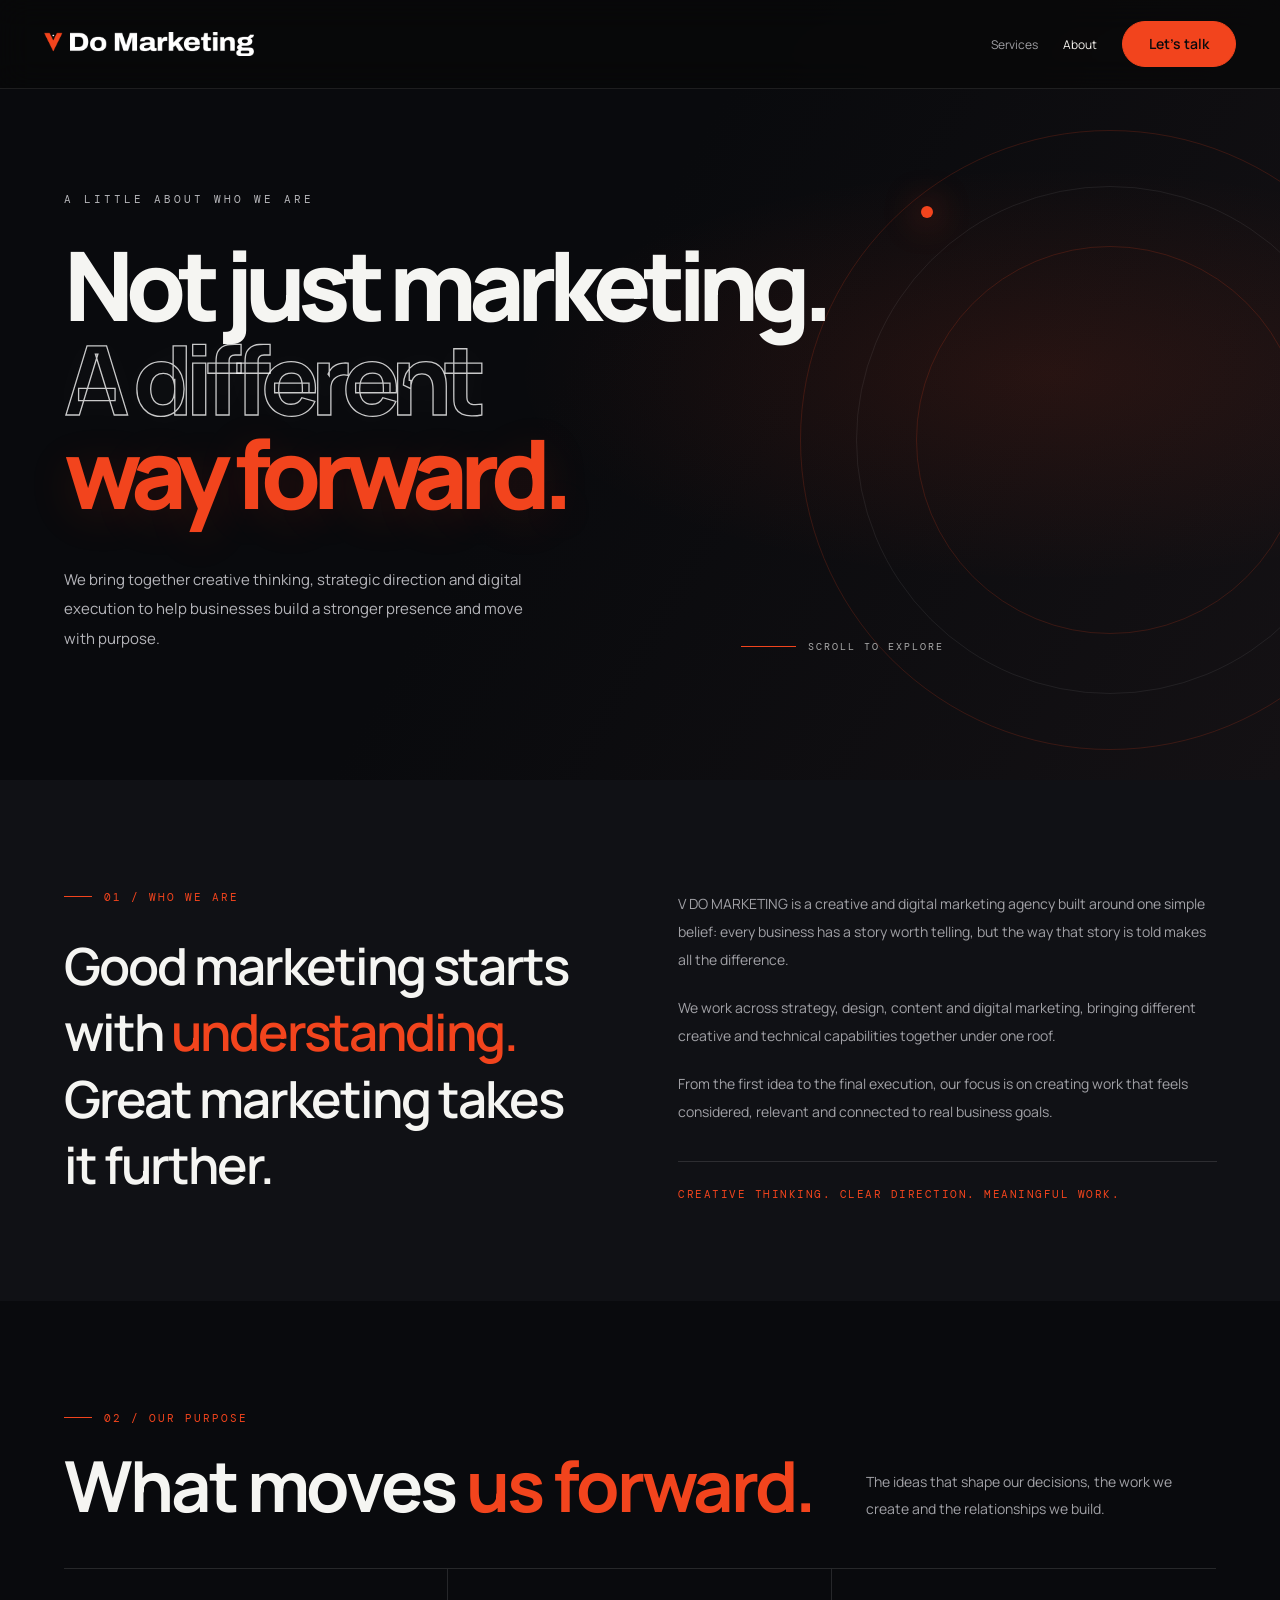
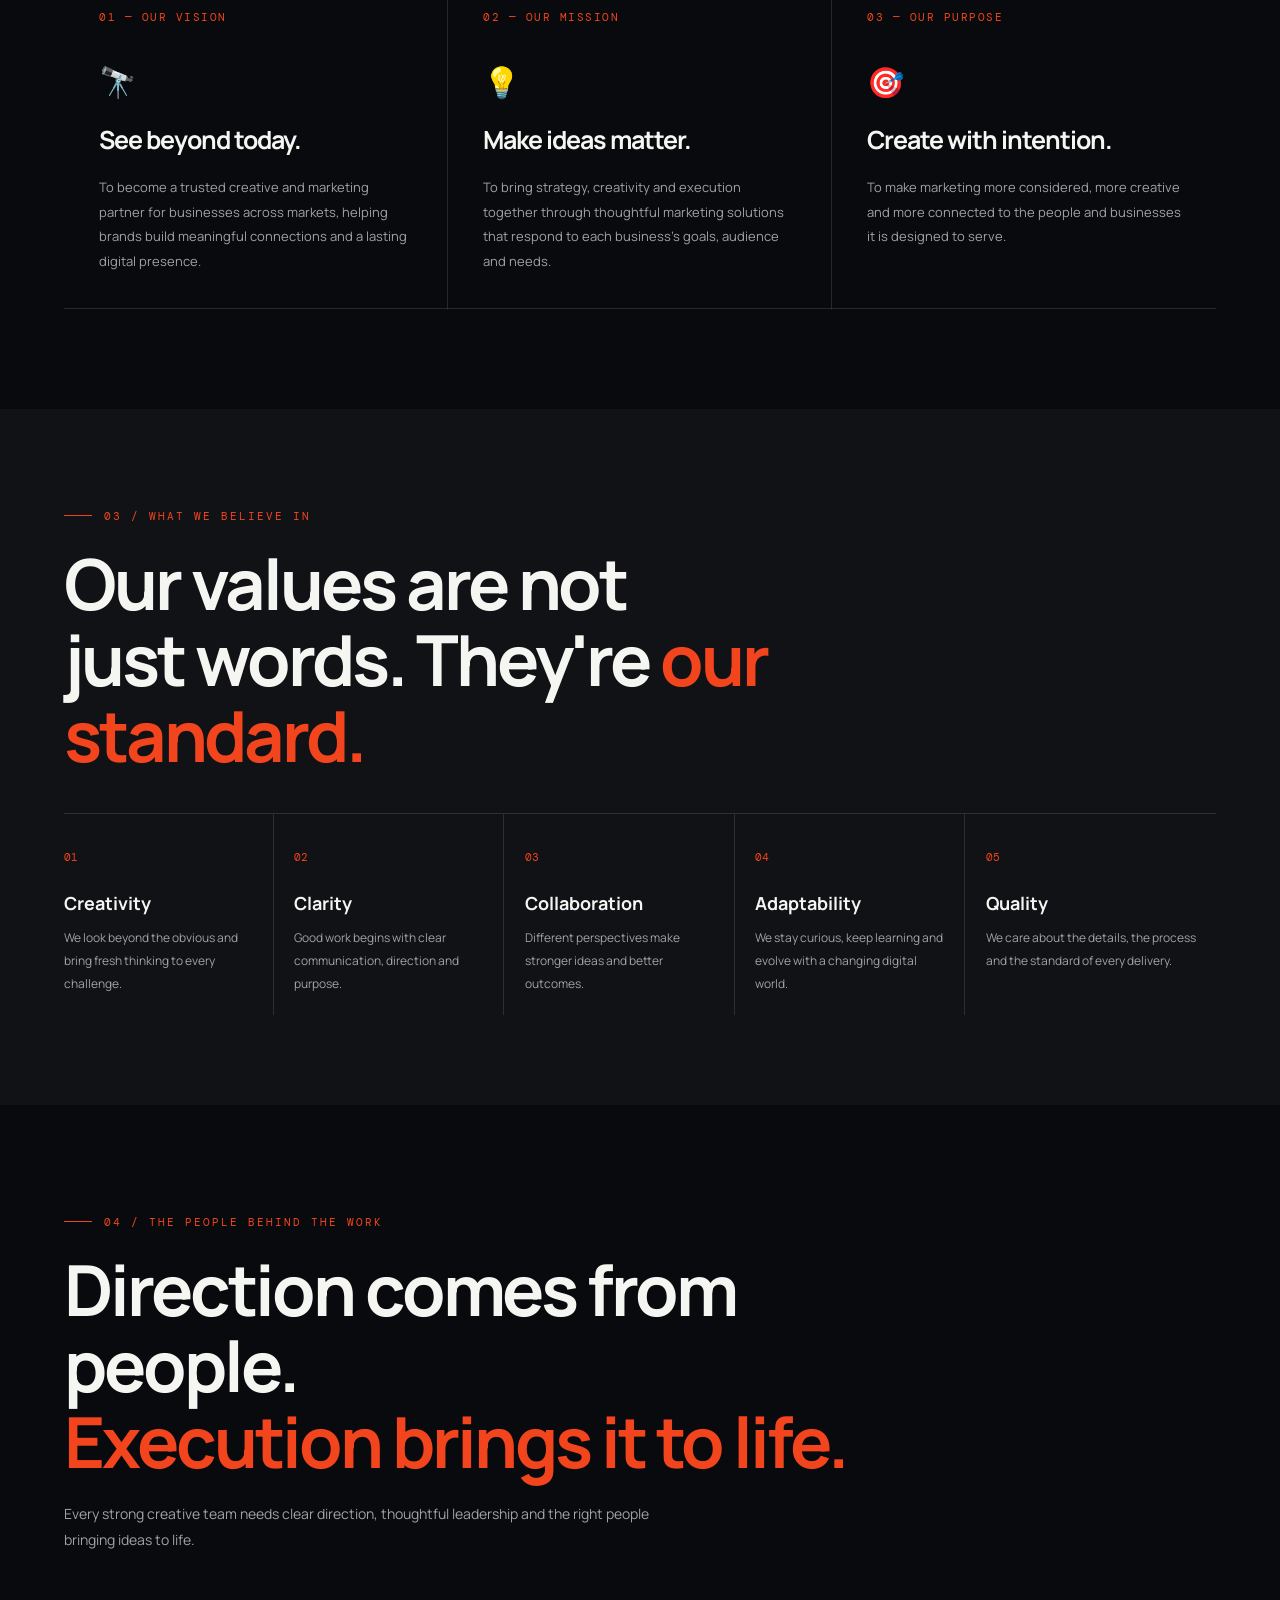
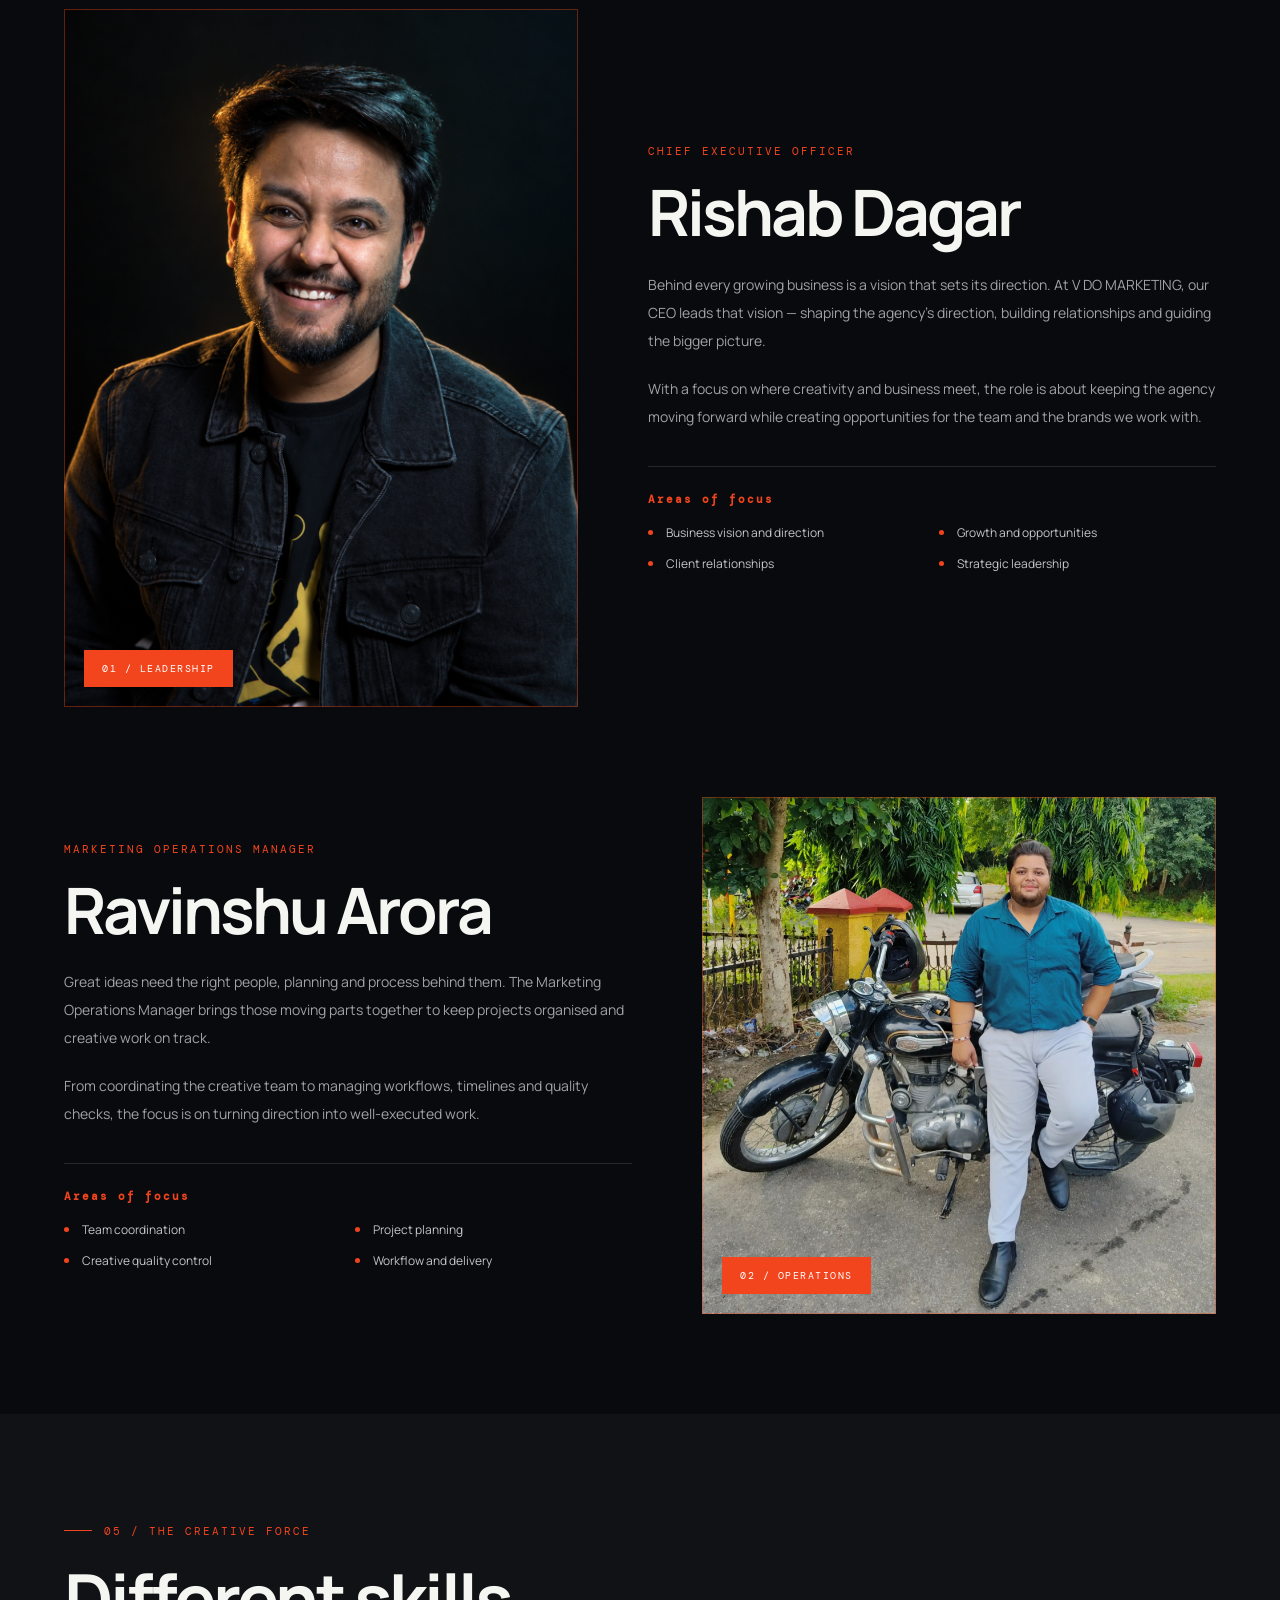
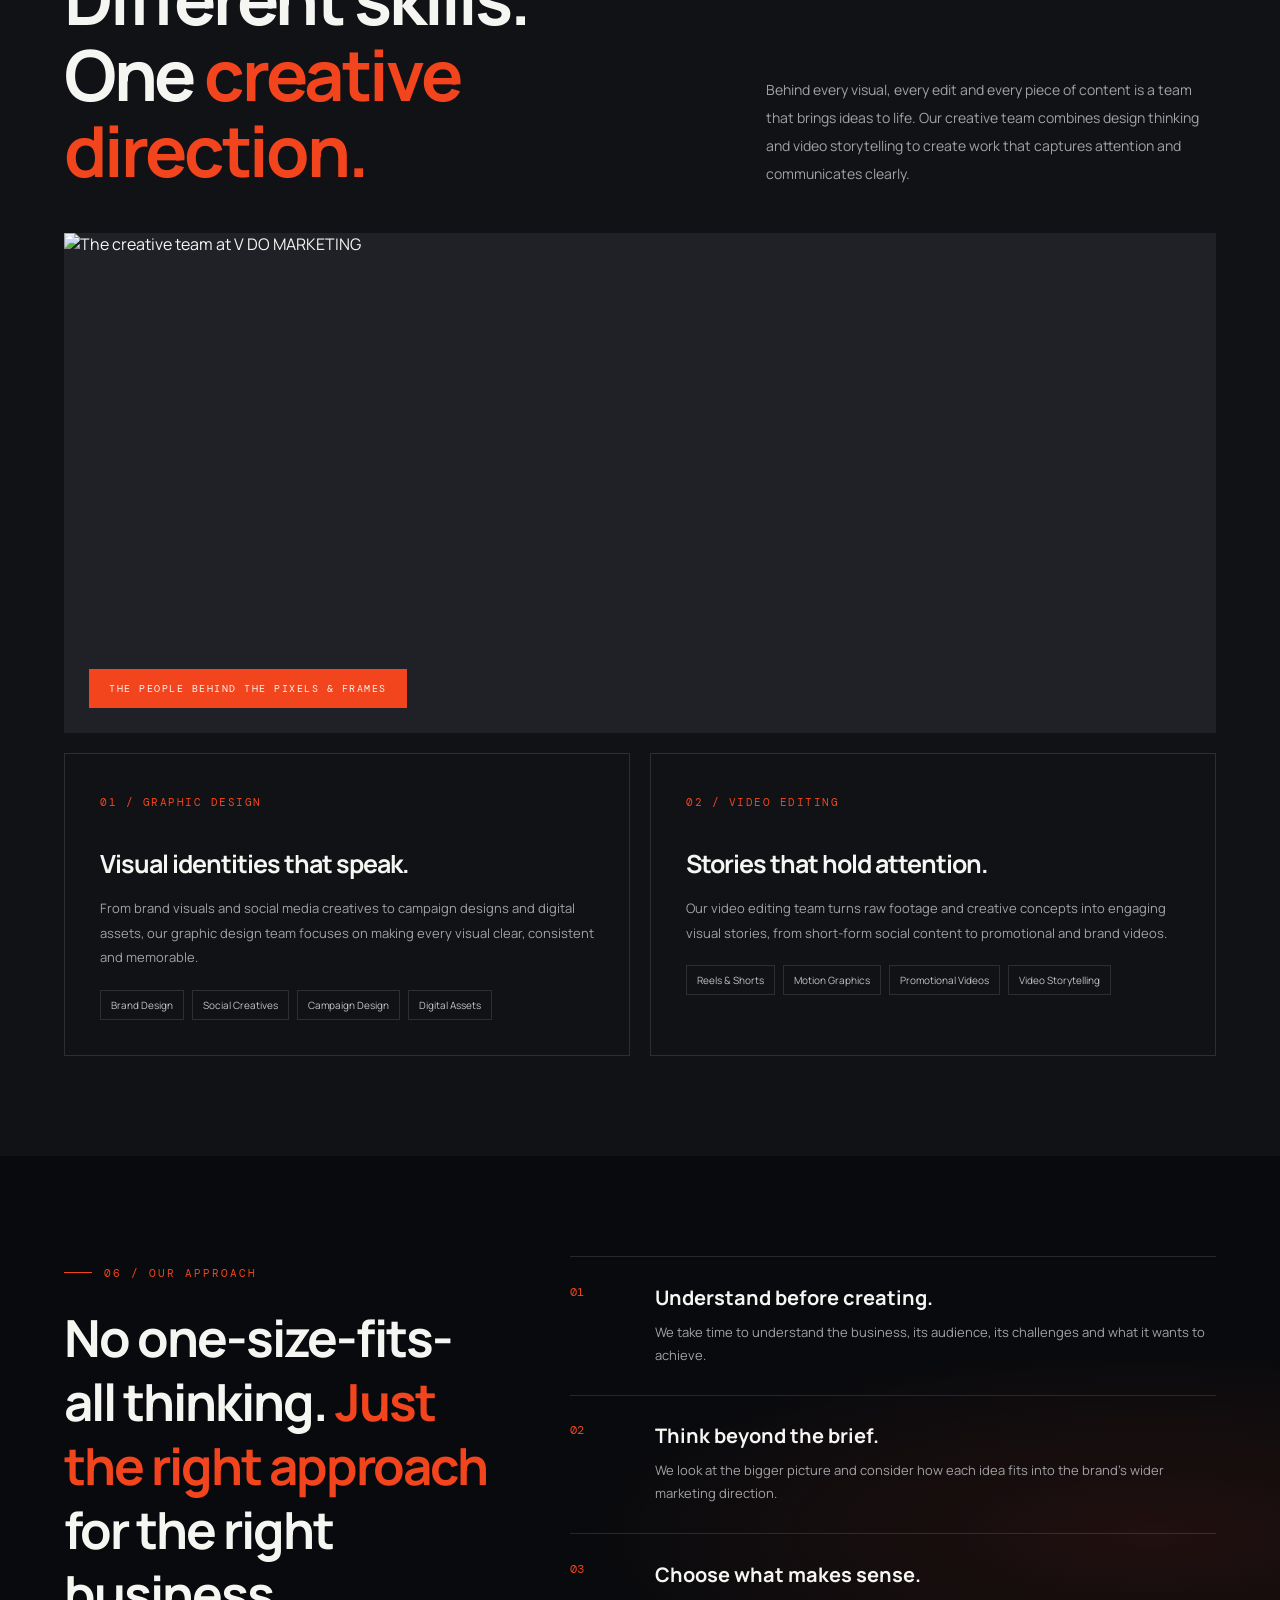
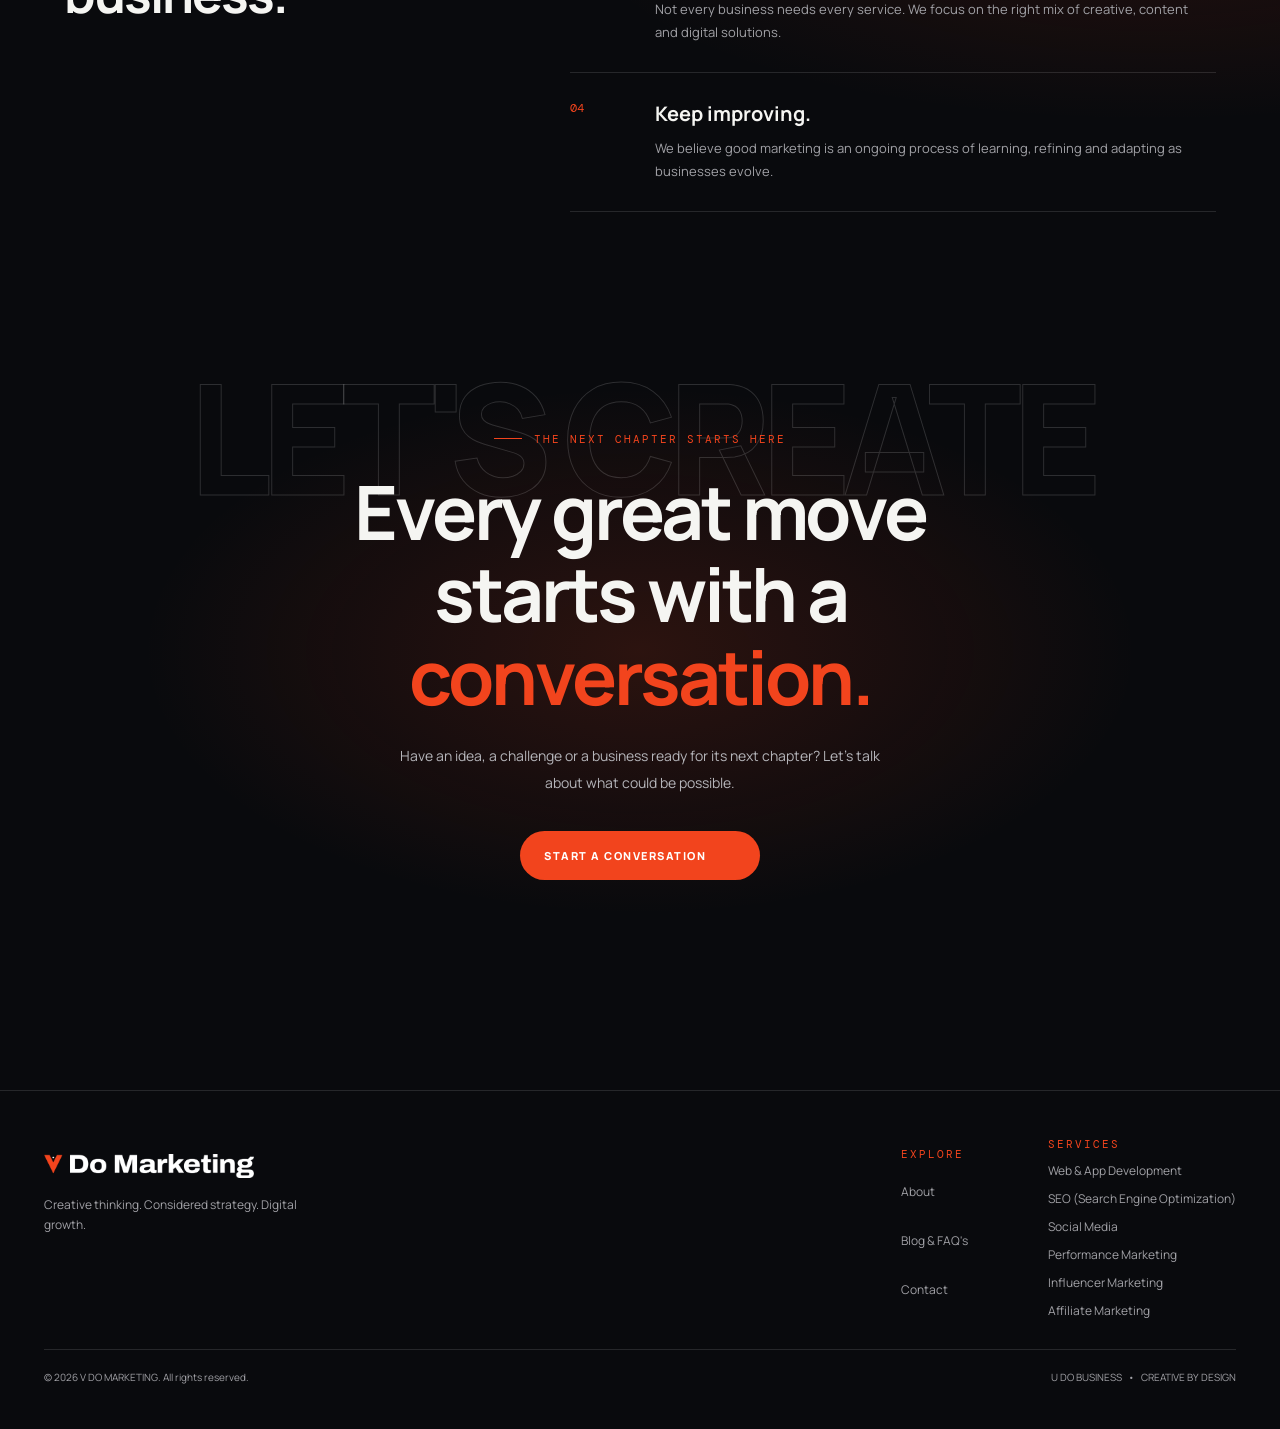
==== about.html @ 0d9d1b5f "Upload complete project" ====
<!DOCTYPE html>
<html lang="en">
<head>
<meta charset="UTF-8">
<meta name="viewport" content="width=device-width, initial-scale=1.0">

<title>About Us | V DO MARKETING</title>
<meta name="description" content="Meet the people, vision and creative thinking behind V DO MARKETING.">
<meta name="theme-color" content="#090a0d">

<link rel="preconnect" href="https://fonts.googleapis.com">
<link rel="preconnect" href="https://fonts.gstatic.com" crossorigin>
<link href="https://fonts.googleapis.com/css2?family=DM+Mono:wght@400;500&family=DM+Sans:wght@400;500;600;700;800&family=Manrope:wght@400;500;600;700;800&display=swap" rel="stylesheet">

<!-- Homepage stylesheet: shared header and footer -->
<link rel="stylesheet" href="css/style.css">

<style>
:root{
  --bg:#090a0d;
  --bg2:#101115;
  --panel:#15161b;
  --orange:#f2441d;
  --white:#f5f5f2;
  --muted:#a1a1a6;
  --line:rgba(255,255,255,.12);
  --font:'Manrope',sans-serif;
}

*{margin:0;padding:0;box-sizing:border-box}
html{scroll-behavior:smooth}
body{
  background:var(--bg);
  color:var(--white);
  font-family:var(--font);
  overflow-x:hidden;
}
a{color:inherit;text-decoration:none}
img{display:block;max-width:100%}
button{font:inherit}
.container{width:min(1240px,90%);margin:auto}
::selection{background:var(--orange);color:white}

/* CURSOR GLOW */
.cursor-glow{
  position:fixed;
  width:440px;
  height:440px;
  left:0;
  top:0;
  transform:translate(-50%,-50%);
  pointer-events:none;
  z-index:0;
  background:radial-gradient(circle,rgba(242,68,29,.12),rgba(242,68,29,.045) 35%,transparent 70%);
  filter:blur(25px);
  opacity:.8;
  mix-blend-mode:screen;
  will-change:left,top;
}

/* SHARED */
.eyebrow{
  display:inline-flex;
  align-items:center;
  gap:12px;
  color:var(--orange);
  font-family:'DM Mono',monospace;
  font-size:11px;
  letter-spacing:2px;
  text-transform:uppercase;
}
.eyebrow:before{
  content:"";
  width:28px;
  height:1px;
  background:var(--orange);
}
.section-heading{
  max-width:850px;
  font-size:clamp(38px,5.5vw,72px);
  line-height:1.08;
  letter-spacing:-3px;
  font-weight:700;
  margin-top:22px;
}
.section-heading span{color:var(--orange)}
.section-intro{
  max-width:620px;
  color:var(--muted);
  line-height:1.9;
  font-size:14px;
  margin-top:22px;
}
section{position:relative;z-index:1}

/* HERO */
.about-hero{
  min-height:780px;
  display:flex;
  align-items:center;
  position:relative;
  overflow:hidden;
  padding:150px 0 85px;
  background:
    radial-gradient(ellipse at 82% 48%,rgba(242,68,29,.11),transparent 36%),
    linear-gradient(120deg,#090a0d 45%,#141114 100%);
}
.hero-content{position:relative;z-index:2;max-width:1000px}
.hero-kicker{
  color:#b6b6ba;
  font-family:'DM Mono',monospace;
  font-size:11px;
  letter-spacing:3px;
  text-transform:uppercase;
  margin-bottom:32px;
}
.hero-title{
  font-size:clamp(54px,7.5vw,100px);
  line-height:.98;
  letter-spacing:-8px;
  font-weight:800;
}
.hero-title .outline{
  color:transparent;
  -webkit-text-stroke:1.3px rgba(255,255,255,.78);
  text-shadow:0 0 30px rgba(255,255,255,.035);
}
.hero-title .orange{
  color:var(--orange);
  text-shadow:0 8px 45px rgba(242,68,29,.15);
}
.hero-bottom{
  display:flex;
  align-items:flex-end;
  justify-content:space-between;
  gap:35px;
  margin-top:45px;
  max-width:880px;
}
.hero-description{
  max-width:470px;
  color:#b5b5ba;
  font-size:15px;
  line-height:1.95;
}
.scroll-indicator{
  display:flex;
  align-items:center;
  gap:12px;
  color:#aaa;
  font-family:'DM Mono',monospace;
  font-size:10px;
  letter-spacing:2px;
  white-space:nowrap;
}
.scroll-line{width:55px;height:1px;background:var(--orange)}
.hero-orbit{
  position:absolute;
  width:620px;
  height:620px;
  border:1px solid rgba(242,68,29,.18);
  border-radius:50%;
  right:-140px;
  top:130px;
  animation:orbit 40s linear infinite;
}
.hero-orbit:before,.hero-orbit:after{
  content:"";
  position:absolute;
  inset:55px;
  border:1px solid rgba(255,255,255,.07);
  border-radius:50%;
}
.hero-orbit:after{
  inset:115px;
  border-color:rgba(242,68,29,.18);
}
.hero-dot{
  position:absolute;
  width:12px;
  height:12px;
  background:var(--orange);
  border-radius:50%;
  top:75px;
  left:120px;
  box-shadow:0 0 35px var(--orange);
}
@keyframes orbit{to{transform:rotate(360deg)}}

/* INTRO */
.intro-section{
  padding:100px 0;
  background:#101115;
}
.intro-grid{
  display:grid;
  grid-template-columns:1fr 1fr;
  gap:75px;
  align-items:start;
}
.intro-large{
  font-size:clamp(32px,4vw,52px);
  line-height:1.3;
  letter-spacing:-2px;
  font-weight:600;
  margin-top:28px;
}
.intro-large span{color:var(--orange)}
.intro-right{padding-top:10px}
.intro-right p{
  color:var(--muted);
  font-size:14px;
  line-height:2;
  margin-bottom:20px;
}
.intro-signature{
  margin-top:35px;
  padding-top:25px;
  border-top:1px solid var(--line);
  color:var(--orange);
  font-family:'DM Mono',monospace;
  font-size:11px;
  letter-spacing:1.5px;
  text-transform:uppercase;
}

/* PURPOSE */
.purpose-section{
  padding:100px 0;
  background:var(--bg);
}
.purpose-top{
  display:flex;
  justify-content:space-between;
  align-items:flex-end;
  gap:40px;
  margin-bottom:45px;
}
.purpose-top .section-intro{max-width:350px}
.purpose-grid{
  display:grid;
  grid-template-columns:repeat(3,1fr);
  border-top:1px solid var(--line);
  border-bottom:1px solid var(--line);
}
.purpose-card{
  min-height:300px;
  padding:35px 35px;
  border-right:1px solid var(--line);
  transition:.4s;
}
.purpose-card:last-child{border-right:0}
.purpose-card:hover{background:#15161b}
.purpose-number{
  color:var(--orange);
  font-family:'DM Mono',monospace;
  font-size:11px;
  letter-spacing:1.5px;
}
.purpose-icon{
  font-size:30px;
  margin:35px 0 20px;
  color:var(--orange);
}
.purpose-card h3{
  font-size:25px;
  letter-spacing:-1px;
  margin-bottom:18px;
}
.purpose-card p{
  color:var(--muted);
  font-size:13px;
  line-height:1.9;
}

/* VALUES */
.values-section{
  padding:90px 0;
  background:#111216;
}
.values-heading{margin-bottom:40px}
.values-grid{
  display:grid;
  grid-template-columns:repeat(5,1fr);
  border-top:1px solid var(--line);
}
.value-item{
  padding:30px 20px 20px 0;
  border-right:1px solid var(--line);
  margin-right:20px;
}
.value-item:last-child{border-right:0;margin-right:0}
.value-item span{
  color:var(--orange);
  font-family:'DM Mono',monospace;
  font-size:11px;
}
.value-item h3{font-size:18px;margin:25px 0 12px}
.value-item p{color:var(--muted);font-size:12px;line-height:1.9}

/* LEADERSHIP */
.leadership-section{
  padding:100px 0;
  background:var(--bg);
}
.leadership-header{margin-bottom:55px}
.people-profile{
  display:grid;
  grid-template-columns:.95fr 1.05fr;
  gap:70px;
  align-items:center;
  margin-bottom:90px;
}
.people-profile:last-child{margin-bottom:0}
.people-profile.reverse{grid-template-columns:1.05fr .95fr}
.people-profile.reverse .profile-image{order:2}
.profile-image{
  position:relative;
  width:100%;
  height:auto;
  min-height:0;
  background:#1b1b20;
  overflow:hidden;
}
.profile-image img{
  display:block;
  width:100%;
  height:auto;
  max-width:100%;
  object-fit:contain;
  object-position:center;
  filter:none;
  transition:none;
}
.profile-image:hover img{
  filter:none;
  transform:none;
}
.profile-image:after{
  content:"";
  position:absolute;
  inset:0;
  border:1px solid rgba(242,68,29,.4);
  pointer-events:none;
}
.profile-index{
  position:absolute;
  z-index:2;
  bottom:20px;
  left:20px;
  background:var(--orange);
  padding:12px 18px;
  color:#fff;
  font-family:'DM Mono',monospace;
  font-size:10px;
  letter-spacing:1.5px;
}
.profile-role{
  color:var(--orange);
  font-family:'DM Mono',monospace;
  font-size:11px;
  letter-spacing:2px;
  text-transform:uppercase;
  margin-bottom:20px;
}
.profile-name{
  font-size:clamp(40px,5vw,68px);
  letter-spacing:-3px;
  line-height:1.05;
  margin-bottom:25px;
}
.profile-content>p{
  color:var(--muted);
  font-size:14px;
  line-height:2;
  margin-bottom:20px;
}
.profile-focus{
  margin-top:35px;
  padding-top:25px;
  border-top:1px solid var(--line);
}
.profile-focus h4{
  font-family:'DM Mono',monospace;
  font-size:11px;
  letter-spacing:2px;
  color:var(--orange);
  margin-bottom:18px;
}
.profile-focus ul{
  list-style:none;
  display:grid;
  grid-template-columns:1fr 1fr;
  gap:14px;
}
.profile-focus li{
  color:#c5c5c8;
  font-size:12px;
  padding-left:18px;
  position:relative;
}
.profile-focus li:before{
  content:"";
  width:5px;
  height:5px;
  background:var(--orange);
  border-radius:50%;
  position:absolute;
  left:0;
  top:6px;
}

/* CREATIVE TEAM */
.creative-section{
  padding:100px 0;
  background:#111216;
}
.creative-top{
  display:grid;
  grid-template-columns:1fr .7fr;
  gap:60px;
  align-items:end;
  margin-bottom:45px;
}
.creative-description{
  color:var(--muted);
  font-size:14px;
  line-height:2;
}
.creative-photo{
  width:100%;
  height:500px;
  position:relative;
  overflow:hidden;
  background:#202126;
}
.creative-photo img{
  width:100%;
  height:100%;
  object-fit:cover;
  transition:.8s;
}
.creative-photo:hover img{transform:scale(1.04)}
.creative-photo-label{
  position:absolute;
  bottom:25px;
  left:25px;
  background:var(--orange);
  padding:13px 20px;
  font-family:'DM Mono',monospace;
  font-size:10px;
  letter-spacing:1.5px;
  text-transform:uppercase;
}
.creative-disciplines{
  display:grid;
  grid-template-columns:1fr 1fr;
  gap:20px;
  margin-top:20px;
}
.discipline-card{
  border:1px solid var(--line);
  padding:35px;
  min-height:260px;
  transition:.4s;
}
.discipline-card:hover{
  border-color:var(--orange);
  background:rgba(242,68,29,.045);
  transform:translateY(-5px);
}
.discipline-card .number{
  color:var(--orange);
  font-family:'DM Mono',monospace;
  font-size:11px;
  letter-spacing:1.5px;
}
.discipline-card h3{
  font-size:25px;
  margin:35px 0 15px;
  letter-spacing:-1px;
}
.discipline-card p{
  color:var(--muted);
  font-size:13px;
  line-height:1.9;
}
.discipline-tags{
  display:flex;
  flex-wrap:wrap;
  gap:8px;
  margin-top:20px;
}
.discipline-tags span{
  border:1px solid var(--line);
  padding:7px 10px;
  color:#c3c3c6;
  font-size:10px;
}

/* APPROACH */
.approach-section{
  padding:100px 0;
  background:
    radial-gradient(ellipse at 90% 50%,rgba(242,68,29,.10),transparent 35%),
    #090a0d;
}
.approach-layout{
  display:grid;
  grid-template-columns:.8fr 1.2fr;
  gap:75px;
  align-items:start;
}
.approach-statement{
  font-size:clamp(32px,4vw,52px);
  line-height:1.25;
  letter-spacing:-2px;
  margin-top:25px;
}
.approach-statement span{color:var(--orange)}
.approach-list{border-top:1px solid var(--line)}
.approach-item{
  display:grid;
  grid-template-columns:65px 1fr;
  gap:20px;
  padding:27px 0;
  border-bottom:1px solid var(--line);
}
.approach-item .num{
  color:var(--orange);
  font-family:'DM Mono',monospace;
  font-size:12px;
}
.approach-item h3{
  font-size:20px;
  margin-bottom:10px;
}
.approach-item p{
  color:var(--muted);
  font-size:13px;
  line-height:1.8;
  max-width:550px;
}

/* PROCESS */
.process-section{
  padding:100px 0;
  background:#111216;
}
.process-header{margin-bottom:45px}
.process-grid{
  display:grid;
  grid-template-columns:repeat(4,1fr);
  border-top:1px solid var(--line);
  border-bottom:1px solid var(--line);
}
.process-card{
  padding:35px 25px 40px 0;
  margin-right:25px;
  border-right:1px solid var(--line);
}
.process-card:last-child{
  border-right:0;
  margin-right:0;
}
.process-card span{
  color:var(--orange);
  font-family:'DM Mono',monospace;
  font-size:11px;
  letter-spacing:1.5px;
}
.process-card h3{
  font-size:22px;
  margin:35px 0 15px;
}
.process-card p{
  color:var(--muted);
  font-size:12px;
  line-height:1.9;
}

/* CTA */
.about-cta{
  padding:110px 0;
  text-align:center;
  position:relative;
  overflow:hidden;
  background:
    radial-gradient(ellipse at center,rgba(242,68,29,.15),transparent 55%),
    #090a0d;
}
.cta-outline{
  font-size:clamp(65px,12vw,160px);
  font-weight:800;
  letter-spacing:-10px;
  line-height:.9;
  color:transparent;
  -webkit-text-stroke:1px rgba(255,255,255,.15);
  white-space:nowrap;
  position:absolute;
  left:50%;
  top:55px;
  transform:translateX(-50%);
  pointer-events:none;
}
.cta-content{
  position:relative;
  z-index:2;
}
.cta-content h2{
  font-size:clamp(38px,6vw,75px);
  line-height:1.1;
  letter-spacing:-3px;
  max-width:850px;
  margin:25px auto;
}
.cta-content h2 span{color:var(--orange)}
.cta-content p{
  color:#b5b5ba;
  font-size:14px;
  line-height:1.9;
  max-width:500px;
  margin:0 auto 35px;
}
.cta-button{
  display:inline-flex;
  align-items:center;
  gap:30px;
  padding:17px 24px;
  background:var(--orange);
  color:white;
  font-size:11px;
  font-weight:800;
  letter-spacing:1.5px;
  transition:.3s;
}
.cta-button:hover{
  background:white;
  color:var(--bg);
  transform:translateY(-4px);
}

/* REVEAL */
.reveal{
  opacity:0;
  transform:translateY(35px);
  transition:opacity .8s ease,transform .8s ease;
}
.reveal.visible{
  opacity:1;
  transform:translateY(0);
}

/* =========================================================
   RESPONSIVE
========================================================= */

@media(max-width:1000px){

  .intro-grid,
  .approach-layout{
    grid-template-columns:1fr;
    gap:45px;
  }

  .purpose-grid{
    grid-template-columns:1fr;
  }

  .purpose-card{
    min-height:auto;
    border-right:0;
    border-bottom:1px solid var(--line);
  }

  .purpose-card:last-child{
    border-bottom:0;
  }

  .values-grid{
    grid-template-columns:repeat(2,1fr);
    gap:25px;
  }

  .value-item{
    border-right:0;
    border-bottom:1px solid var(--line);
    padding-bottom:25px;
  }

  .people-profile,
  .people-profile.reverse{
    grid-template-columns:1fr;
    gap:40px;
  }

  .people-profile.reverse .profile-image{
    order:0;
  }

  .creative-top{
    grid-template-columns:1fr;
    gap:20px;
  }

  .process-grid{
    grid-template-columns:repeat(2,1fr);
  }

  .process-card:nth-child(2){
    border-right:0;
  }
}

/* MOBILE */
@media(max-width:700px){

  .about-hero{
    min-height:700px;
    padding:135px 0 75px;
  }

  .hero-title{
    font-size:clamp(48px,12vw,78px);
    letter-spacing:-5px;
  }

  .hero-bottom{
    display:block;
    margin-top:35px;
  }

  .scroll-indicator{
    margin-top:30px;
  }

  .hero-orbit{
    width:390px;
    height:390px;
    right:-250px;
    top:240px;
  }

  .intro-section,
  .purpose-section,
  .leadership-section,
  .creative-section,
  .approach-section,
  .process-section{
    padding:65px 0;
  }

  .section-heading{
    letter-spacing:-2px;
  }

  .purpose-top{
    margin-bottom:35px;
  }

  .values-section{
    padding:65px 0;
  }

  .values-heading{
    margin-bottom:35px;
  }

  .values-grid{
    grid-template-columns:1fr;
  }

  .value-item{
    margin-right:0;
  }

  .leadership-header{
    margin-bottom:45px;
  }

  .people-profile{
    gap:30px;
    margin-bottom:65px;
  }

  .profile-image,
  .profile-image img{
    min-height:0;
    height:auto;
  }

  .profile-name{
    font-size:45px;
  }

  .profile-focus ul{
    grid-template-columns:1fr;
  }

  .creative-top{
    gap:15px;
    margin-bottom:35px;
  }

  .creative-photo{
    height:330px;
  }

  .creative-disciplines{
    grid-template-columns:1fr;
    margin-top:15px;
  }

  .discipline-card{
    min-height:auto;
  }

  .approach-layout{
    gap:45px;
  }

  .process-header{
    margin-bottom:40px;
  }

  .process-grid{
    grid-template-columns:1fr;
  }

  .process-card{
    border-right:0;
    border-bottom:1px solid var(--line);
    margin-right:0;
  }

  .process-card:last-child{
    border-bottom:0;
  }

  .cta-outline{
    font-size:75px;
    letter-spacing:-5px;
    top:75px;
  }

  .about-cta{
    padding:95px 0;
  }
}

/* REDUCED MOTION */
@media(prefers-reduced-motion:reduce){

  *,
  *:before,
  *:after{
    animation-duration:.01ms!important;
    transition-duration:.01ms!important;
    scroll-behavior:auto!important;
  }

  .reveal{
    opacity:1;
    transform:none;
  }

  .cursor-glow{
    display:none;
  }
}
</style>

<!-- ABOUT PAGE FOOTER — MATCH SHARED FOOTER SPACING -->
<style id="about-footer-spacing-fix">

.footer {
  padding-top:46px !important;
}

.footer-top {
  padding-bottom:30px !important;
}

.footer-links {
  gap:80px !important;
}

.footer-links > div {
  gap:11px !important;
}

.footer-links .eyebrow {
  margin-bottom:0 !important;
}

/* REMOVE ORANGE LINES FROM EXPLORE / SERVICES */
.footer .eyebrow::before {
  display:none !important;
}

.footer-bottom {
  padding-top:20px !important;
  padding-bottom:20px !important;
}

@media (max-width:700px){

  .footer {
    padding-top:46px !important;
  }

  .footer-top {
    padding-bottom:30px !important;
  }

  .footer-links {
    gap:80px !important;
  }

  .footer-links > div {
    gap:11px !important;
  }

  .footer-bottom {
    padding-top:18px !important;
    padding-bottom:18px !important;
  }

}
</style>

</head>

<body>

<div class="cursor-glow" aria-hidden="true"></div>

<!-- HEADER - SAME AS HOMEPAGE -->
<header class="site-header">

  <div class="wrap nav">

    <a class="logo logo-image"
       href="index.html"
       aria-label="V DO MARKETING Home">

      <img
        src="assets/vdo-logo.png"
        alt="V DO MARKETING - U do Business, V do Marketing">

    </a>

    <button
      class="menu-toggle"
      type="button"
      aria-label="Open navigation menu"
      aria-expanded="false"
      aria-controls="primary-navigation">

      <span aria-hidden="true">☰</span>

    </button>

    <nav
      class="nav-links"
      id="primary-navigation"
      aria-label="Main navigation">


      <a data-nav href="index.html#services">
        Services
      </a>

      <a data-nav href="about.html">
        About
      </a>

      <a class="nav-cta" href="contact.html">
        Let's talk <span aria-hidden="true"></span>
      </a>

    </nav>

  </div>

</header>

<!-- HERO -->
<section class="about-hero">

  <div class="hero-orbit">
    <div class="hero-dot"></div>
  </div>

  <div class="container">

    <div class="hero-content reveal">

      <p class="hero-kicker">
        A little about who we are
      </p>

      <h1 class="hero-title">

        Not just marketing.
        <span class="outline">
          <br>
          A different
        </span>
        <br>

        <span class="orange">
          way forward.
        </span>

      </h1>

      <div class="hero-bottom">

        <p class="hero-description">
          We bring together creative thinking, strategic direction and
          digital execution to help businesses build a stronger presence
          and move with purpose.
        </p>

        <div class="scroll-indicator">

          <span class="scroll-line"></span>
          SCROLL TO EXPLORE

        </div>

      </div>

    </div>

  </div>

</section>

<!-- WHO WE ARE -->
<section class="intro-section">

  <div class="container intro-grid">

    <div class="reveal">

      <span class="eyebrow">
        01 / Who we are
      </span>

      <h2 class="intro-large">

        Good marketing starts with
        <span>understanding.</span>

        Great marketing takes it further.

      </h2>

    </div>

    <div class="intro-right reveal">

      <p>
        V DO MARKETING is a creative and digital marketing agency built around one simple belief: every business has a story worth telling, but the way that story is told makes all the difference.
      </p>

      <p>
        We work across strategy, design, content and digital marketing, bringing different creative and technical capabilities together under one roof.
      </p>

      <p>
        From the first idea to the final execution, our focus is on creating work that feels considered, relevant and connected to real business goals.
      </p>

      <div class="intro-signature">
        Creative thinking. Clear direction. Meaningful work.
      </div>

    </div>

  </div>

</section>

<!-- VISION / MISSION / PURPOSE -->
<section class="purpose-section">

  <div class="container">

    <div class="purpose-top reveal">

      <div>

        <span class="eyebrow">
          02 / Our purpose
        </span>

        <h2 class="section-heading">
          What moves <span>us forward.</span>
        </h2>

      </div>

      <p class="section-intro">
        The ideas that shape our decisions, the work we create and the relationships we build.
      </p>

    </div>

    <div class="purpose-grid">

      <article class="purpose-card reveal">

        <span class="purpose-number">
          01 — OUR VISION
        </span>

        <div class="purpose-icon">
          🔭
        </div>

        <h3>
          See beyond today.
        </h3>

        <p>
          To become a trusted creative and marketing partner for businesses across markets, helping brands build meaningful connections and a lasting digital presence.
        </p>

      </article>

      <article class="purpose-card reveal">

        <span class="purpose-number">
          02 — OUR MISSION
        </span>

        <div class="purpose-icon">
          💡
        </div>

        <h3>
          Make ideas matter.
        </h3>

        <p>
          To bring strategy, creativity and execution together through thoughtful marketing solutions that respond to each business's goals, audience and needs.
        </p>

      </article>

      <article class="purpose-card reveal">

        <span class="purpose-number">
          03 — OUR PURPOSE
        </span>

        <div class="purpose-icon">
          🎯
        </div>

        <h3>
          Create with intention.
        </h3>

        <p>
          To make marketing more considered, more creative and more connected to the people and businesses it is designed to serve.
        </p>

      </article>

    </div>

  </div>

</section>

<!-- VALUES -->
<section class="values-section">

  <div class="container">

    <div class="values-heading reveal">

      <span class="eyebrow">
        03 / What we believe in
      </span>

      <h2 class="section-heading">

        Our values are not<br>
        just words. They're
        <span>our standard.</span>

      </h2>

    </div>

    <div class="values-grid">

      <article class="value-item reveal">

        <span>01</span>

        <h3>
          Creativity
        </h3>

        <p>
          We look beyond the obvious and bring fresh thinking to every challenge.
        </p>

      </article>

      <article class="value-item reveal">

        <span>02</span>

        <h3>
          Clarity
        </h3>

        <p>
          Good work begins with clear communication, direction and purpose.
        </p>

      </article>

      <article class="value-item reveal">

        <span>03</span>

        <h3>
          Collaboration
        </h3>

        <p>
          Different perspectives make stronger ideas and better outcomes.
        </p>

      </article>

      <article class="value-item reveal">

        <span>04</span>

        <h3>
          Adaptability
        </h3>

        <p>
          We stay curious, keep learning and evolve with a changing digital world.
        </p>

      </article>

      <article class="value-item reveal">

        <span>05</span>

        <h3>
          Quality
        </h3>

        <p>
          We care about the details, the process and the standard of every delivery.
        </p>

      </article>

    </div>

  </div>

</section>

<!-- LEADERSHIP -->
<section class="leadership-section">

  <div class="container">

    <div class="leadership-header reveal">

      <span class="eyebrow">
        04 / The people behind the work
      </span>

      <h2 class="section-heading">

        Direction comes from people.<br>

        <span>
          Execution brings it to life.
        </span>

      </h2>

      <p class="section-intro">
        Every strong creative team needs clear direction, thoughtful leadership and the right people bringing ideas to life.
      </p>

    </div>

    <article class="people-profile reveal">

      <div class="profile-image">

        <img
          src="assets/Rishab.png"
          alt="CEO of V DO MARKETING">

        <span class="profile-index">
          01 / LEADERSHIP
        </span>

      </div>

      <div class="profile-content">

        <div class="profile-role">
          Chief Executive Officer
        </div>

        <h3 class="profile-name">
          Rishab Dagar
        </h3>

        <p>
          Behind every growing business is a vision that sets its direction. At V DO MARKETING, our CEO leads that vision — shaping the agency's direction, building relationships and guiding the bigger picture.
        </p>

        <p>
          With a focus on where creativity and business meet, the role is about keeping the agency moving forward while creating opportunities for the team and the brands we work with.
        </p>

        <div class="profile-focus">

          <h4>
            Areas of focus
          </h4>

          <ul>

            <li>
              Business vision and direction
            </li>

            <li>
              Growth and opportunities
            </li>

            <li>
              Client relationships
            </li>

            <li>
              Strategic leadership
            </li>

          </ul>

        </div>

      </div>

    </article>

    <article class="people-profile reverse reveal">

      <div class="profile-image">

        <img
          src="assets/Ravi.jpeg"
          alt="Marketing Operations Manager at V DO MARKETING">

        <span class="profile-index">
          02 / OPERATIONS
        </span>

      </div>

      <div class="profile-content">

        <div class="profile-role">
          Marketing Operations Manager
        </div>

        <h3 class="profile-name">
          Ravinshu Arora
        </h3>

        <p>
          Great ideas need the right people, planning and process behind them. The Marketing Operations Manager brings those moving parts together to keep projects organised and creative work on track.
        </p>

        <p>
          From coordinating the creative team to managing workflows, timelines and quality checks, the focus is on turning direction into well-executed work.
        </p>

        <div class="profile-focus">

          <h4>
            Areas of focus
          </h4>

          <ul>

            <li>
              Team coordination
            </li>

            <li>
              Project planning
            </li>

            <li>
              Creative quality control
            </li>

            <li>
              Workflow and delivery
            </li>

          </ul>

        </div>

      </div>

    </article>

  </div>

</section>

<!-- CREATIVE TEAM -->
<section class="creative-section">

  <div class="container">

    <div class="creative-top reveal">

      <div>

        <span class="eyebrow">
          05 / The creative force
        </span>

        <h2 class="section-heading">

          Different skills.<br>

          One
          <span>
            creative direction.
          </span>

        </h2>

      </div>

      <p class="creative-description">
        Behind every visual, every edit and every piece of content is a team that brings ideas to life. Our creative team combines design thinking and video storytelling to create work that captures attention and communicates clearly.
      </p>

    </div>

    <div class="creative-photo reveal">

      <img
        src="assets/creative-team.jpg"
        alt="The creative team at V DO MARKETING">

      <div class="creative-photo-label">
        The people behind the pixels & frames
      </div>

    </div>

    <div class="creative-disciplines">

      <article class="discipline-card reveal">

        <span class="number">
          01 / GRAPHIC DESIGN
        </span>

        <h3>
          Visual identities that speak.
        </h3>

        <p>
          From brand visuals and social media creatives to campaign designs and digital assets, our graphic design team focuses on making every visual clear, consistent and memorable.
        </p>

        <div class="discipline-tags">

          <span>
            Brand Design
          </span>

          <span>
            Social Creatives
          </span>

          <span>
            Campaign Design
          </span>

          <span>
            Digital Assets
          </span>

        </div>

      </article>

      <article class="discipline-card reveal">

        <span class="number">
          02 / VIDEO EDITING
        </span>

        <h3>
          Stories that hold attention.
        </h3>

        <p>
          Our video editing team turns raw footage and creative concepts into engaging visual stories, from short-form social content to promotional and brand videos.
        </p>

        <div class="discipline-tags">

          <span>
            Reels & Shorts
          </span>

          <span>
            Motion Graphics
          </span>

          <span>
            Promotional Videos
          </span>

          <span>
            Video Storytelling
          </span>

        </div>

      </article>

    </div>

  </div>

</section>

<!-- APPROACH -->
<section class="approach-section">

  <div class="container approach-layout">

    <div class="reveal">

      <span class="eyebrow">
        06 / Our approach
      </span>

      <h2 class="approach-statement">

        No one-size-fits-all thinking.

        <span>
          Just the right approach
        </span>

        for the right business.

      </h2>

    </div>

    <div class="approach-list">

      <article class="approach-item reveal">

        <span class="num">
          01
        </span>

        <div>

          <h3>
            Understand before creating.
          </h3>

          <p>
            We take time to understand the business, its audience, its challenges and what it wants to achieve.
          </p>

        </div>

      </article>

      <article class="approach-item reveal">

        <span class="num">
          02
        </span>

        <div>

          <h3>
            Think beyond the brief.
          </h3>

          <p>
            We look at the bigger picture and consider how each idea fits into the brand's wider marketing direction.
          </p>

        </div>

      </article>

      <article class="approach-item reveal">

        <span class="num">
          03
        </span>

        <div>

          <h3>
            Choose what makes sense.
          </h3>

          <p>
            Not every business needs every service. We focus on the right mix of creative, content and digital solutions.
          </p>

        </div>

      </article>

      <article class="approach-item reveal">

        <span class="num">
          04
        </span>

        <div>

          <h3>
            Keep improving.
          </h3>

          <p>
            We believe good marketing is an ongoing process of learning, refining and adapting as businesses evolve.
          </p>

        </div>

      </article>

    </div>

  </div>

</section>

<!-- CTA -->
<section class="about-cta">

  <div class="cta-outline">
    LET'S CREATE
  </div>

  <div class="container cta-content reveal">

    <span class="eyebrow">
      The next chapter starts here
    </span>

    <h2>

      Every great move<br>

      starts with a
      <span>
        conversation.
      </span>

    </h2>

    <p>
      Have an idea, a challenge or a business ready for its next chapter? Let's talk about what could be possible.
    </p>

    <a href="contact.html" class="cta-button">

      START A CONVERSATION
      <span></span>

    </a>

  </div>

</section>

<!-- =========================================================
     FOOTER
========================================================= -->

<footer class="footer">

  <div class="wrap">

    <div class="footer-top">

      <div>

        <a class="logo logo-image" href="index.html">

          <img
            src="assets/vdo-logo.png"
            alt="V DO MARKETING">

        </a>

        <p
          class="muted"
          style="max-width:260px;line-height:1.7;font-size:12px">

          Creative thinking.
          Considered strategy.
          Digital growth.

        </p>

      </div>

      <div class="footer-links">

        <div>

          <span class="eyebrow">
            EXPLORE
          </span>

          <a href="about.html">
            About
          </a>

          <a href="blog.html">
            Blog & FAQ's
          </a>

          <a href="contact.html">
            Contact
          </a>

        </div>

        <div>

          <span class="eyebrow">
            SERVICES
          </span>

          <a href="services/website-development.html">
            Web & App Development
          </a>

          <a href="services/seo.html">
            SEO (Search Engine Optimization)
          </a>

          <a href="services/social-media-management.html">
            Social Media
          </a>

          <a href="services/paid-ads.html">
            Performance Marketing
          </a>

          <a href="services/influencer-marketing.html">
            Influencer Marketing
          </a>

          <a href="services/affiliate-marketing.html">
            Affiliate Marketing
          </a>

        </div>

      </div>

    </div>

    <div class="footer-bottom">

      <span>

        ©
        <span data-year></span>

        V DO MARKETING.
        All rights reserved.

      </span>

      <span>

        U DO BUSINESS
        &nbsp; • &nbsp;
        CREATIVE BY DESIGN

      </span>

    </div>

  </div>

</footer>

<!-- HOMEPAGE SCRIPTS -->
<script src="js/site-config.js"></script>
<script src="js/main.js"></script>

<!-- ABOUT PAGE ANIMATIONS -->
<script>
(() => {

  // Cursor-follow glow
  const glow = document.querySelector(".cursor-glow");

  if (
    glow &&
    window.matchMedia("(pointer:fine)").matches &&
    !window.matchMedia("(prefers-reduced-motion: reduce)").matches
  ) {

    window.addEventListener("pointermove", event => {

      glow.style.left = event.clientX + "px";
      glow.style.top = event.clientY + "px";

    }, { passive:true });

  }

  // Scroll reveal
  const revealElements = document.querySelectorAll(".reveal");

  if ("IntersectionObserver" in window) {

    const observer = new IntersectionObserver(entries => {

      entries.forEach(entry => {

        if (entry.isIntersecting) {

          entry.target.classList.add("visible");
          observer.unobserve(entry.target);

        }

      });

    }, {
      threshold:0.12
    });

    revealElements.forEach(element => {

      observer.observe(element);

    });

  } else {

    revealElements.forEach(element => {

      element.classList.add("visible");

    });

  }

  // Footer year
  document.querySelectorAll("[data-year]").forEach(element => {

    element.textContent = new Date().getFullYear();

  });

})();
</script>

</body>
</html>
---- css/style.css ----
@import url('https://fonts.googleapis.com/css2?family=DM+Mono:wght@400;500&family=DM+Sans:wght@400;500;600;700&family=Manrope:wght@400;500;600;700;800&display=swap');

:root {
    --bg: #090a0d;
    --panel: #111318;
    --panel2: #181b22;
    --text: #f4f1eb;
    --muted: #a4a5ab;
    --line: rgba(255,255,255,.13);
    --accent: #f2441d;
    --accent2: #ff8a62;
    --glow: rgba(242,68,29,.24);
    --font: 'Manrope', sans-serif;
    --body: 'DM Sans', sans-serif;
    --mono: 'DM Mono', monospace;
    --max: 1240px;
    --ease: cubic-bezier(.2,.75,.2,1);
}

* {
    box-sizing: border-box;
}

html {
    scroll-behavior: auto;
}

body {
    margin: 0;
    background: var(--bg);
    color: var(--text);
    font-family: var(--body);
    overflow-x: hidden;
}

body:before {
    content: "";
    position: fixed;
    inset: 0;
    pointer-events: none;
    z-index: -1;
    background:
        radial-gradient(ellipse at 80% 0%,var(--glow),transparent 38%),
        radial-gradient(ellipse at 0% 65%,rgba(75,91,130,.10),transparent 36%);
}

a {
    color: inherit;
    text-decoration: none;
}

button,
input,
textarea {
    font: inherit;
}

button {
    cursor: pointer;
}

.wrap {
    width: min(var(--max),calc(100% - 64px));
    margin: auto;
}

.mono,
.eyebrow {
    font-family: var(--mono);
    text-transform: uppercase;
    letter-spacing: .15em;
    font-size: 10px;
    color: var(--accent);
}

.muted {
    color: var(--muted);
}

.accent {
    color: var(--accent);
}

.section {
    padding: 112px 0;
    position: relative;
}

.section-head {
    display: flex;
    justify-content: space-between;
    align-items: end;
    gap: 30px;
    margin-bottom: 42px;
}

.section-head h2 {
    font: 600 clamp(34px,5vw,62px)/1.02 var(--font);
    letter-spacing: -.055em;
    margin: 14px 0 0;
    max-width: 720px;
}

.section-head p {
    max-width: 330px;
    color: var(--muted);
    line-height: 1.7;
    margin: 0;
}

.display {
    font: 600 clamp(54px,8.5vw,112px)/.92 var(--font);
    letter-spacing: -.075em;
    margin: 0;
}

.display em {
    font-style: normal;
    color: var(--accent);
}

.btn {
    display: inline-flex;
    align-items: center;
    gap: 16px;
    padding: 14px 19px;
    border: 1px solid var(--line);
    border-radius: 99px;
    font-size: 12px;
    font-weight: 700;
    transition: .35s var(--ease);
    background: transparent;
    color: var(--text);
}

.btn:hover {
    border-color: var(--accent);
    background: var(--accent);
    color: #17120b;
    transform: translateY(-3px);
    box-shadow: 0 10px 35px var(--glow);
}

.btn.primary {
    background: var(--accent);
    border-color: var(--accent);
    color: #17120b;
}

.btn .arrow {
    font-size: 18px;
    transition: transform .3s;
}

.btn:hover .arrow {
    transform: translate(3px,-3px);
}

/* =====================================
   HEADER
===================================== */

.site-header {
    position: fixed;
    z-index: 50;
    top: 0;
    left: 0;
    width: 100%;
    border-bottom: 1px solid transparent;
    transition: .4s;
}

.site-header.scrolled {
    background: color-mix(in srgb,var(--bg) 88%,transparent);
    backdrop-filter: blur(18px);
    border-color: var(--line);
}

.nav {
    height: 82px;
    display: flex;
    align-items: center;
    justify-content: space-between;
}

.logo {
    font: 800 24px/.8 var(--font);
    letter-spacing: -.08em;
}

.logo small {
    display: block;
    font: 500 9px var(--mono);
    letter-spacing: .25em;
    margin-top: 7px;
}

.nav-links {
    display: flex;
    align-items: center;
    gap: 30px;
}

.nav-links a {
    font-size: 11px;
    color: var(--muted);
    transition: .25s;
}

.nav-links a:hover,
.nav-links a.active {
    color: var(--text);
}

.nav-links .nav-cta {
    color: var(--text);
    border: 1px solid var(--line);
    padding: 11px 16px;
    border-radius: 30px;
}

.menu-toggle {
    display: none;
    background: none;
    border: 1px solid var(--line);
    color: var(--text);
    border-radius: 50%;
    width: 42px;
    height: 42px;
}

/* =====================================
   HERO
===================================== */

.hero {
    min-height: 780px;
    padding: 170px 0 90px;
    display: flex;
    align-items: center;
    position: relative;
    overflow: hidden;
}

.hero-grid {
    display: grid;
    grid-template-columns: 1.02fr .98fr;
    gap: 45px;
    align-items: center;
}

.hero-copy {
    position: relative;
    z-index: 2;
}

.hero-copy .eyebrow {
    display: inline-flex;
    gap: 10px;
    align-items: center;
    border: 1px solid var(--line);
    padding: 8px 12px;
    border-radius: 30px;
}

.hero-copy .display {
    margin: 26px 0;
}

.hero-copy .intro {
    font-size: 16px;
    line-height: 1.7;
    color: var(--muted);
    max-width: 470px;
}

.hero-actions {
    display: flex;
    gap: 13px;
    align-items: center;
    margin-top: 32px;
}

.hero-art {
    height: 510px;
    position: relative;
    perspective: 1000px;
}

.orb {
    position: absolute;
    border-radius: 50%;
    filter: blur(1px);
    background: radial-gradient(circle at 35% 30%,#fff2d8 0,#f2441d 17%,#572015 42%,#111 70%);
    box-shadow: 0 0 100px var(--glow);
}

.orb.one {
    width: 300px;
    height: 300px;
    right: 12%;
    top: 16%;
    animation: float 8s ease-in-out infinite;
}

.orbit {
    position: absolute;
    border: 1px solid rgba(242,68,29,.48);
    width: 440px;
    height: 160px;
    border-radius: 50%;
    right: 0;
    top: 35%;
    transform: rotate(-28deg);
    animation: spin 22s linear infinite;
}

.art-panel {
    position: absolute;
    background: linear-gradient(135deg,rgba(255,255,255,.12),rgba(255,255,255,.025));
    border: 1px solid rgba(255,255,255,.2);
    backdrop-filter: blur(16px);
    border-radius: 14px;
    padding: 18px;
    box-shadow: 0 30px 80px #0008;
}

.art-panel strong {
    font: 600 13px var(--font);
}

.art-panel span {
    display: block;
    color: var(--muted);
    font-size: 10px;
    margin-top: 7px;
}

.panel-a {
    top: 10%;
    left: 2%;
    width: 190px;
    transform: rotate(-8deg);
}

.panel-b {
    right: 0;
    top: 24%;
    width: 210px;
    transform: rotate(7deg);
}

.panel-c {
    bottom: 9%;
    left: 20%;
    width: 245px;
    transform: rotate(-3deg);
}

.visual-bars {
    display: flex;
    align-items: end;
    gap: 8px;
    height: 65px;
    margin-top: 12px;
}

.visual-bars i {
    display: block;
    flex: 1;
    border-radius: 4px 4px 0 0;
    background: linear-gradient(var(--accent2),#a52d16);
    animation: bars 2s ease-in-out infinite alternate;
}

.visual-bars i:nth-child(2n) {
    animation-delay: .3s;
}

.visual-bars i:nth-child(3n) {
    animation-delay: .6s;
}

.hero-cinematic .hero-art {
    background: linear-gradient(135deg,#252329,#0a0a0d 65%);
    border-radius: 20px;
    overflow: hidden;
}

.hero-cinematic .hero-art:after {
    content: "";
    position: absolute;
    inset: 0;
    background: linear-gradient(115deg,transparent 35%,rgba(242,68,29,.30),transparent 65%);
    animation: shine 5s infinite;
}

.hero-typography .hero-art {
    display: grid;
    place-items: center;
}

.hero-typography .art-panel {
    font: 800 clamp(42px,6vw,78px)/.9 var(--font);
    letter-spacing: -.08em;
    border: 0;
    background: transparent;
    box-shadow: none;
    text-align: center;
}

.hero-typography .art-panel span {
    font: 11px var(--mono);
    letter-spacing: .2em;
}

/* =====================================
   MARQUEE
===================================== */

.marquee {
    overflow: hidden;
    border-block: 1px solid var(--line);
    padding: 18px 0;
    background: rgba(255,255,255,.018);
}

.marquee-track {
    display: flex;
    gap: 45px;
    width: max-content;
    animation: marquee 28s linear infinite;
}

.marquee span {
    font: 11px var(--mono);
    letter-spacing: .28em;
    color: var(--muted);
    white-space: nowrap;
}

.marquee b {
    color: var(--accent);
    font-weight: 400;
}

/* =====================================
   SERVICE CARDS
===================================== */

.service-grid {
    display: grid;
    grid-template-columns: repeat(4,1fr);
    gap: 14px;
}

.service-card {
    min-height: 260px;
    border: 1px solid var(--line);
    border-radius: 16px;
    padding: 22px;
    position: relative;
    overflow: hidden;
    background: linear-gradient(145deg,var(--panel2),var(--panel));
    transition: transform .45s var(--ease),border-color .3s;
}

.service-card:before {
    content: "";
    position: absolute;
    width: 170px;
    height: 170px;
    right: -75px;
    top: -85px;
    border-radius: 50%;
    background: var(--glow);
    filter: blur(25px);
    transition: .5s;
}

.service-card:hover {
    transform: translateY(-9px);
    border-color: var(--accent);
}

.service-card:hover:before {
    transform: scale(1.8);
}

.card-no {
    font: 11px var(--mono);
    color: var(--accent);
}

.card-symbol {
    font-size: 38px;
    margin: 34px 0 22px;
    display: block;
    filter: drop-shadow(0 0 14px var(--glow));
}

.service-card h3 {
    font: 600 18px/1.2 var(--font);
    letter-spacing: -.03em;
    margin: 0 0 9px;
}

.service-card p {
    font-size: 12px;
    line-height: 1.6;
    color: var(--muted);
    max-width: 230px;
    margin: 0;
}

.card-arrow {
    position: absolute;
    right: 20px;
    bottom: 20px;
    color: var(--accent);
    font-size: 20px;
}

/* =====================================
   SPLIT / PROCESS
===================================== */

.split {
    display: grid;
    grid-template-columns: 1fr 1fr;
    gap: 80px;
    align-items: center;
}

.studio-visual {
    min-height: 420px;
    border-radius: 20px;
    position: relative;
    overflow: hidden;
    background: radial-gradient(circle at 65% 35%,#8e2c19,transparent 26%),linear-gradient(140deg,#292a30,#090a0d 70%);
    border: 1px solid var(--line);
}

.studio-visual:before,
.studio-visual:after {
    content: "";
    position: absolute;
    border: 1px solid rgba(255,255,255,.2);
    border-radius: 50%;
    width: 500px;
    height: 500px;
    left: 15%;
    top: -20%;
    transform: rotate(30deg);
}

.studio-visual:after {
    width: 350px;
    height: 350px;
    left: 28%;
    top: 0;
    border-color: var(--accent);
}

.studio-label {
    position: absolute;
    left: 30px;
    bottom: 30px;
    font: 700 clamp(36px,5vw,64px)/.9 var(--font);
    letter-spacing: -.07em;
}

.stats {
    display: flex;
    gap: 35px;
    margin-top: 35px;
}

.stat strong {
    display: block;
    font: 700 36px var(--font);
    color: var(--accent);
}

.stat span {
    font-size: 10px;
    color: var(--muted);
}

.steps {
    display: grid;
    grid-template-columns: repeat(3,1fr);
    gap: 16px;
}

.step {
    border-top: 1px solid var(--line);
    padding: 25px 20px 10px 0;
}

.step b {
    font: 500 48px var(--font);
    color: var(--accent);
    opacity: .8;
}

.step h3 {
    font: 600 21px var(--font);
}

.step p {
    color: var(--muted);
    font-size: 13px;
    line-height: 1.7;
}

/* =====================================
   WORK
===================================== */

.work-grid {
    display: grid;
    grid-template-columns: 1.1fr .9fr .9fr;
    gap: 14px;
}

.work-tile {
    height: 300px;
    border-radius: 15px;
    position: relative;
    overflow: hidden;
    border: 1px solid var(--line);
    background: linear-gradient(145deg,#30323a,#0e0f12);
}

.work-tile:nth-child(2) {
    background: radial-gradient(circle at 50% 30%,#675080,#17121d 60%);
}

.work-tile:nth-child(3) {
    background: linear-gradient(130deg,#6e281b,#17130f 55%);
}

.work-tile:after {
    content: "";
    position: absolute;
    inset: 0;
    background: linear-gradient(0deg,#000b,transparent 70%);
}

.work-tile .tile-copy {
    position: absolute;
    z-index: 1;
    left: 22px;
    bottom: 20px;
}

.tile-copy small {
    font: 10px var(--mono);
    color: var(--accent);
}

.tile-copy h3 {
    font: 600 22px var(--font);
    margin: 7px 0;
}

/* =====================================
   CTA / FOOTER
===================================== */

.cta-band {
    padding: 65px;
    border: 1px solid var(--line);
    border-radius: 22px;
    background: radial-gradient(ellipse at 80% 30%,rgba(211,163,97,.25),transparent 45%),linear-gradient(110deg,#17171a,#0b0c0f);
    display: flex;
    align-items: center;
    justify-content: space-between;
    gap: 30px;
}

.cta-band h2 {
    font: 600 clamp(34px,5vw,60px)/1 var(--font);
    letter-spacing: -.06em;
    margin: 12px 0;
    max-width: 700px;
}

.footer {
    padding: 65px 0 25px;
    border-top: 1px solid var(--line);
    margin-top: 100px;
}

.footer-top {
    display: flex;
    justify-content: space-between;
    gap: 40px;
    padding-bottom: 50px;
}

.footer-links {
    display: flex;
    gap: 60px;
}

.footer-links div {
    display: grid;
    gap: 12px;
}

.footer-links a {
    font-size: 12px;
    color: var(--muted);
}

.footer-bottom {
    border-top: 1px solid var(--line);
    padding-top: 20px;
    display: flex;
    justify-content: space-between;
    color: var(--muted);
    font-size: 10px;
}

/* =====================================
   INNER PAGES
===================================== */

.page-hero {
    padding: 180px 0 85px;
    min-height: 440px;
    border-bottom: 1px solid var(--line);
    background: radial-gradient(ellipse at 80% 20%,var(--glow),transparent 40%);
}

.page-hero h1 {
    font: 600 clamp(48px,8vw,92px)/.96 var(--font);
    letter-spacing: -.07em;
    margin: 20px 0;
}

.page-hero p {
    max-width: 650px;
    color: var(--muted);
    font-size: 16px;
    line-height: 1.8;
}

.content-narrow {
    max-width: 850px;
}

.feature-list {
    display: grid;
    grid-template-columns: repeat(2,1fr);
    gap: 14px;
}

.feature {
    padding: 25px;
    border: 1px solid var(--line);
    border-radius: 14px;
    background: var(--panel);
}

.feature h3 {
    margin: 0 0 10px;
    font: 600 19px var(--font);
}

.feature p {
    color: var(--muted);
    font-size: 13px;
    line-height: 1.7;
    margin: 0;
}

.faq-list {
    display: grid;
    gap: 10px;
}

.faq-item {
    border: 1px solid var(--line);
    border-radius: 12px;
    background: var(--panel);
    overflow: hidden;
}

.faq-q {
    width: 100%;
    padding: 22px;
    background: none;
    color: var(--text);
    border: 0;
    text-align: left;
    display: flex;
    justify-content: space-between;
    font-weight: 600;
}

.faq-a {
    max-height: 0;
    overflow: hidden;
    transition: max-height .4s ease;
    padding: 0 22px;
    color: var(--muted);
    font-size: 13px;
    line-height: 1.7;
}

.faq-item.open .faq-a {
    max-height: 220px;
    padding: 0 22px 22px;
}

.blog-grid {
    display: grid;
    grid-template-columns: repeat(3,1fr);
    gap: 16px;
}

.blog-card {
    border: 1px solid var(--line);
    border-radius: 15px;
    overflow: hidden;
    background: var(--panel);
}

.blog-image {
    height: 190px;
    background: radial-gradient(circle at 60% 40%,#f2441d,transparent 30%),linear-gradient(135deg,#30323a,#0c0d10);
}

.blog-body {
    padding: 22px;
}

.blog-body small {
    color: var(--accent);
    font: 10px var(--mono);
}

.blog-body h3 {
    font: 600 20px var(--font);
    line-height: 1.2;
}

.blog-body p {
    font-size: 12px;
    color: var(--muted);
    line-height: 1.6;
}

.contact-grid {
    display: grid;
    grid-template-columns: .8fr 1.2fr;
    gap: 50px;
}

.form {
    display: grid;
    gap: 14px;
}

.form input,
.form textarea {
    background: var(--panel);
    border: 1px solid var(--line);
    border-radius: 9px;
    padding: 15px;
    color: var(--text);
    outline: none;
}

.form input:focus,
.form textarea:focus {
    border-color: var(--accent);
}

.form textarea {
    min-height: 140px;
    resize: vertical;
}

/* =====================================
   EFFECTS — UPDATED CURSOR GLOW
===================================== */

.cursor-glow {
    position: fixed;
    top: 0;
    left: 0;

    width: 440px;
    height: 440px;

    border-radius: 50%;
    pointer-events: none;
    z-index: 0;

    background: radial-gradient(
        circle,
        rgba(115, 35, 19, .34) 0%,
        rgba(130, 39, 20, .23) 25%,
        rgba(130, 39, 20, .12) 48%,
        rgba(130, 39, 20, .04) 66%,
        transparent 76%
    );

    transform: translate(-50%, -50%);
    opacity: .85;
    filter: blur(34px);
    mix-blend-mode: screen;

    transition:
        left .12s ease-out,
        top .12s ease-out;

    will-change: left, top;
}

.page-transition {
    position: fixed;
    z-index: 100;
    inset: 0;
    background: var(--accent);
    transform: scaleY(0);
    transform-origin: bottom;
    pointer-events: none;
}

.reveal {
    opacity: 0;
    transform: translateY(35px);
    transition: opacity .9s var(--ease),transform .9s var(--ease);
}

.reveal.visible {
    opacity: 1;
    transform: none;
}

.reveal-left {
    transform: translateX(-35px);
}

.reveal-scale {
    transform: scale(.94);
}

.design-panel {
    position: fixed;
    z-index: 60;
    bottom: 16px;
    left: 16px;
    background: var(--panel);
    border: 1px solid var(--line);
    border-radius: 12px;
    padding: 12px;
    box-shadow: 0 12px 45px #0008;
    font-size: 10px;
    display: none;
}

.design-panel.show {
    display: flex;
    gap: 8px;
    align-items: center;
}

.design-panel select {
    background: var(--panel2);
    color: var(--text);
    border: 1px solid var(--line);
    padding: 7px;
    border-radius: 6px;
    font-size: 10px;
}

/* =====================================
   ANIMATIONS
===================================== */

@keyframes float {
    0%,100% {
        transform: translateY(0) rotate(-4deg);
    }
    50% {
        transform: translateY(-22px) rotate(4deg);
    }
}

@keyframes spin {
    to {
        transform: rotate(332deg);
    }
}

@keyframes bars {
    to {
        height: 95%;
    }
}

@keyframes shine {
    0%,100% {
        transform: translateX(-80%);
    }
    50% {
        transform: translateX(80%);
    }
}

@keyframes marquee {
    to {
        transform: translateX(-50%);
    }
}

/* =====================================
   THEME OPTIONS
===================================== */

body[data-theme="light"] {
    --bg: #f0ece4;
    --panel: #fffdf8;
    --panel2: #e7e0d5;
    --text: #171717;
    --muted: #65615b;
    --line: rgba(0,0,0,.15);
    --glow: rgba(180,127,62,.22);
}

body[data-theme="light"] .art-panel {
    background: #ffffffb8;
    border-color: #0002;
    box-shadow: 0 20px 60px #55452b22;
}

body[data-theme="electric"] {
    --bg: #080910;
    --panel: #111321;
    --panel2: #171a2b;
    --accent: #9b8cff;
    --accent2: #d3ceff;
    --glow: rgba(121,105,255,.28);
}

/* =====================================
   RESPONSIVE — TABLET
===================================== */

@media(max-width:900px) {
    .wrap {
        width: min(100% - 40px,var(--max));
    }

    .nav-links {
        gap: 16px;
    }

    .hero-grid {
        grid-template-columns: 1fr;
    }

    .hero {
        padding-top: 145px;
    }

    .hero-art {
        height: 390px;
    }

    .service-grid {
        grid-template-columns: repeat(2,1fr);
    }

    .split {
        gap: 35px;
    }

    .work-grid {
        grid-template-columns: 1fr 1fr;
    }

    .work-tile:first-child {
        grid-column: span 2;
    }

    .contact-grid {
        grid-template-columns: 1fr;
    }

    .footer-links {
        gap: 25px;
    }
}

/* =====================================
   RESPONSIVE — MOBILE
===================================== */

@media(max-width:640px) {
    .wrap {
        width: calc(100% - 36px);
    }

    .nav {
        height: 70px;
    }

    .menu-toggle {
        display: block;
    }

    .nav-links {
        display: none;
        position: absolute;
        top: 70px;
        left: 0;
        right: 0;
        padding: 22px;
        background: var(--bg);
        border-bottom: 1px solid var(--line);
        flex-direction: column;
        align-items: stretch;
    }

    .nav-links.open {
        display: flex;
    }

    .nav-links a {
        padding: 9px;
    }

    .hero {
        min-height: auto;
        padding: 130px 0 65px;
    }

    .hero .display {
        font-size: clamp(49px,15vw,78px);
    }

    .hero-art {
        height: 320px;
    }

    .orb.one {
        width: 190px;
        height: 190px;
    }

    .orbit {
        width: 280px;
        height: 100px;
    }

    .panel-a {
        width: 145px;
    }

    .panel-b {
        width: 155px;
    }

    .panel-c {
        width: 190px;
    }

    .section {
        padding: 75px 0;
    }

    .section-head {
        display: block;
    }

    .section-head p {
        margin-top: 18px;
    }

    .service-grid {
        grid-template-columns: 1fr 1fr;
        gap: 9px;
    }

    .service-card {
        padding: 15px;
        min-height: 235px;
    }

    .card-symbol {
        font-size: 30px;
        margin: 25px 0 18px;
    }

    .service-card h3 {
        font-size: 15px;
    }

    .split {
        grid-template-columns: 1fr;
    }

    .studio-visual {
        min-height: 300px;
    }

    .stats {
        gap: 18px;
    }

    .stat strong {
        font-size: 27px;
    }

    .steps {
        grid-template-columns: 1fr;
    }

    .step {
        display: grid;
        grid-template-columns: 65px 1fr;
        column-gap: 12px;
    }

    .step b {
        grid-row: span 2;
    }

    .step h3 {
        margin: 5px 0;
    }

    .work-grid,
    .blog-grid {
        grid-template-columns: 1fr;
    }

    .work-tile:first-child {
        grid-column: auto;
    }

    .work-tile {
        height: 240px;
    }

    .cta-band {
        padding: 30px;
        display: block;
    }

    .cta-band .btn {
        margin-top: 20px;
    }

    .footer-top {
        display: block;
    }

    .footer-links {
        margin-top: 35px;
        flex-wrap: wrap;
    }

    .footer-bottom {
        display: block;
        line-height: 2;
    }

    .feature-list {
        grid-template-columns: 1fr;
    }

    .page-hero {
        padding: 140px 0 65px;
        min-height: 0;
    }

    .design-panel {
        left: 8px;
        bottom: 8px;
        max-width: calc(100% - 16px);
        flex-wrap: wrap;
    }
}

/* =====================================
   V DO MARKETING BRAND LOGO
===================================== */

.logo-image {
    display: flex;
    align-items: center;
    width: 190px;
    height: 54px;
    overflow: visible;
}

.logo-image img {
    display: block;
    width: 100%;
    height: auto;
    max-height: 54px;
    object-fit: contain;
    object-position: left center;
}

@media(max-width:640px) {
    .logo-image {
        width: 150px;
        height: 44px;
    }

    .logo-image img {
        max-height: 44px;
    }
}

/* =====================================
   EXPANDED EDITORIAL / PORTFOLIO MODULES
===================================== */

:root {
    --orange: #f2441d;
}

.section-xl {
    padding: 145px 0;
}

.kicker-line {
    display: flex;
    align-items: center;
    gap: 14px;
    color: var(--accent);
    font: 10px var(--mono);
    letter-spacing: .18em;
    text-transform: uppercase;
}

.kicker-line:after {
    content: "";
    height: 1px;
    background: var(--line);
    flex: 1;
}

.big-statement {
    font: 600 clamp(42px,7vw,88px)/.98 var(--font);
    letter-spacing: -.075em;
    max-width: 980px;
    margin: 24px 0;
}

.big-statement span {
    color: var(--accent);
}

.editorial-grid {
    display: grid;
    grid-template-columns: 1.2fr .8fr;
    gap: 18px;
    align-items: stretch;
}

.editorial-card {
    border: 1px solid var(--line);
    border-radius: 20px;
    background: linear-gradient(145deg,var(--panel2),var(--panel));
    padding: 30px;
    position: relative;
    overflow: hidden;
    min-height: 250px;
}

.editorial-card:after {
    content: "";
    position: absolute;
    width: 230px;
    height: 230px;
    border: 1px solid var(--accent);
    border-radius: 50%;
    right: -90px;
    bottom: -130px;
    box-shadow: 0 0 65px var(--glow);
}

.editorial-card h3 {
    font: 600 clamp(24px,3vw,38px)/1.05 var(--font);
    letter-spacing: -.05em;
    max-width: 430px;
}

.editorial-card p {
    color: var(--muted);
    font-size: 13px;
    line-height: 1.8;
    max-width: 490px;
}

.pill-row {
    display: flex;
    flex-wrap: wrap;
    gap: 9px;
    margin-top: 22px;
}

.pill {
    border: 1px solid var(--line);
    border-radius: 40px;
    padding: 9px 13px;
    font: 10px var(--mono);
    color: var(--muted);
}

/* =====================================
   PORTFOLIO SECTION
===================================== */

.portfolio-section {
    padding: 130px 0 115px;
    position: relative;
    overflow: hidden;
}

.portfolio-section:before {
    content: "";
    position: absolute;
    inset: 0;
    background: radial-gradient(ellipse at 50% 40%,var(--glow),transparent 60%);
    pointer-events: none;
}

.portfolio-intro {
    display: flex;
    justify-content: space-between;
    gap: 35px;
    align-items: end;
    margin-bottom: 42px;
    position: relative;
}

.portfolio-intro h2 {
    font: 600 clamp(42px,7vw,84px)/.95 var(--font);
    letter-spacing: -.075em;
    margin: 15px 0 0;
}

.portfolio-intro p {
    max-width: 330px;
    color: var(--muted);
    font-size: 13px;
    line-height: 1.8;
}

.portfolio-grid {
    display: grid;
    grid-template-columns: 1.15fr .85fr;
    gap: 16px;
    position: relative;
}

.portfolio-project {
    min-height: 390px;
    border: 1px solid var(--line);
    border-radius: 18px;
    overflow: hidden;
    position: relative;
    background: #17191f;
    isolation: isolate;
}

.portfolio-project:nth-child(2) {
    min-height: 390px;
    background: #241b25;
}

.portfolio-project:nth-child(3) {
    grid-column: 1/-1;
    min-height: 290px;
    background: #20201d;
}

.portfolio-art {
    position: absolute;
    inset: 0;
    z-index: -1;
    overflow: hidden;
    background: radial-gradient(circle at 70% 25%,rgba(242,68,29,.75),transparent 20%),linear-gradient(135deg,#30343b,#0a0b0e 70%);
}

.portfolio-project:nth-child(2) .portfolio-art {
    background: radial-gradient(circle at 48% 38%,#a34a39,transparent 24%),linear-gradient(140deg,#30232f,#0a0a0e);
}

.portfolio-project:nth-child(3) .portfolio-art {
    background: radial-gradient(ellipse at 75% 40%,rgba(242,68,29,.55),transparent 30%),linear-gradient(110deg,#37332e,#101114);
}

.portfolio-art:before {
    content: "";
    position: absolute;
    width: 55%;
    aspect-ratio: 1;
    border: 1px solid #ffffff55;
    border-radius: 50%;
    right: 8%;
    top: 8%;
    box-shadow: 0 0 0 24px #ffffff08,0 0 0 55px #ffffff06;
    animation: float 9s ease-in-out infinite;
}

.portfolio-art:after {
    content: "VDO";
    position: absolute;
    right: 6%;
    bottom: -8%;
    font: 800 clamp(100px,20vw,260px)/1 var(--font);
    letter-spacing: -.1em;
    color: #ffffff12;
}

.portfolio-meta {
    position: absolute;
    left: 27px;
    right: 27px;
    bottom: 25px;
    display: flex;
    justify-content: space-between;
    align-items: end;
    gap: 20px;
}

.portfolio-meta small {
    font: 10px var(--mono);
    letter-spacing: .15em;
    color: var(--accent);
}

.portfolio-meta h3 {
    font: 600 clamp(22px,3vw,34px)/1.05 var(--font);
    margin: 8px 0 0;
    letter-spacing: -.04em;
}

.portfolio-meta .project-arrow {
    width: 44px;
    height: 44px;
    border: 1px solid #ffffff55;
    border-radius: 50%;
    display: grid;
    place-items: center;
    flex: none;
    transition: .3s;
}

.portfolio-project:hover .project-arrow {
    background: var(--accent);
    color: #111;
    transform: rotate(45deg);
}

.testimonial-strip {
    border-block: 1px solid var(--line);
    padding: 65px 0;
    margin: 35px 0;
}

.testimonial-strip blockquote {
    font: 500 clamp(24px,4vw,44px)/1.2 var(--font);
    letter-spacing: -.045em;
    margin: 18px 0;
    max-width: 900px;
}

.testimonial-strip p {
    font: 10px var(--mono);
    letter-spacing: .15em;
    color: var(--muted);
}

/* =====================================
   SERVICE DETAIL VISUAL
===================================== */

.service-hero-layout {
    display: grid;
    grid-template-columns: 1fr .75fr;
    gap: 40px;
    align-items: center;
}

.service-visual-card {
    min-height: 320px;
    border: 1px solid var(--line);
    border-radius: 20px;
    background: radial-gradient(circle at 60% 35%,rgba(242,68,29,.45),transparent 24%),linear-gradient(145deg,var(--panel2),#08090c);
    position: relative;
    overflow: hidden;
    display: flex;
    align-items: end;
    padding: 25px;
}

.service-visual-card:before {
    content: "";
    position: absolute;
    width: 260px;
    height: 260px;
    border: 1px solid var(--accent);
    border-radius: 50%;
    right: 5%;
    top: 8%;
    box-shadow: 0 0 0 25px var(--glow),0 0 70px var(--glow);
    animation: float 8s ease-in-out infinite;
}

.service-visual-card strong {
    font: 700 clamp(32px,5vw,58px)/.9 var(--font);
    letter-spacing: -.07em;
    position: relative;
}

.service-visual-card strong span {
    color: var(--accent);
}

@media(max-width:760px) {
    .section-xl,
    .portfolio-section {
        padding: 80px 0;
    }

    .editorial-grid,
    .service-hero-layout,
    .portfolio-grid {
        grid-template-columns: 1fr;
    }

    .portfolio-project,
    .portfolio-project:nth-child(2) {
        min-height: 300px;
    }

    .portfolio-project:nth-child(3) {
        grid-column: auto;
    }

    .portfolio-intro {
        display: block;
    }

    .portfolio-intro p {
        margin-top: 20px;
    }

    .portfolio-meta {
        left: 18px;
        right: 18px;
        bottom: 18px;
    }

    .service-visual-card {
        min-height: 240px;
    }
}

/* =====================================
   VDO ART DIRECTION REFRESH
===================================== */

:root {
    --bg: #080808;
    --panel: #111;
    --panel2: #171717;
    --text: #f4f1ed;
    --muted: #a7a19d;
    --line: rgba(255,255,255,.15);
    --accent: #f2441d;
    --accent2: #ff7351;
    --glow: rgba(242,68,29,.17);
    --max: 1320px;
}

body:before {
    background:
        radial-gradient(ellipse at 86% 6%,rgba(242,68,29,.12),transparent 30%),
        linear-gradient(90deg,transparent 49.95%,rgba(255,255,255,.025) 50%,transparent 50.05%);
}

.wrap {
    width: min(var(--max),calc(100% - 88px));
}

.site-header {
    background: rgba(8,8,8,.68);
    backdrop-filter: blur(16px);
    border-bottom: 1px solid rgba(255,255,255,.09);
}

.nav {
    height: 88px;
}

.logo-image {
    width: 210px;
    height: 58px;
    display: flex;
    align-items: center;
}

.logo-image img {
    width: 100%;
    height: auto;
    max-height: 58px;
    object-fit: contain;
    object-position: left center;
}

.nav-links {
    gap: 25px;
}

.nav-links a {
    font-size: 12px;
}

.nav-links .nav-cta {
    border-radius: 2px;
    padding: 13px 18px;
    border-color: var(--accent);
}

.hero {
    min-height: 850px;
    padding: 180px 0 105px;
}

.hero-grid {
    grid-template-columns: 1.04fr .96fr;
    gap: 5vw;
}

.hero-copy .eyebrow {
    border: 0;
    border-left: 2px solid var(--accent);
    border-radius: 0;
    padding: 5px 0 5px 12px;
    letter-spacing: .12em;
}

.hero-copy .display {
    font-size: clamp(68px,9vw,128px);
    line-height: .84;
    letter-spacing: -.095em;
    margin: 34px 0 28px;
}

.hero-copy .intro {
    font-size: 17px;
    max-width: 450px;
    color: #b9b3ae;
}

.hero-art {
    height: 570px;
    background: #111;
    border: 1px solid rgba(255,255,255,.12);
    border-radius: 3px;
    overflow: hidden;
}

.hero-art:before {
    content: "";
    position: absolute;
    inset: 0;
    background:
        repeating-linear-gradient(0deg,transparent 0 69px,rgba(255,255,255,.05) 70px),
        repeating-linear-gradient(90deg,transparent 0 69px,rgba(255,255,255,.05) 70px);
    opacity: .45;
}

.hero-art .orb.one {
    width: 370px;
    height: 370px;
    right: 13%;
    top: 16%;
    background: radial-gradient(circle at 35% 28%,#ffb39b 0,#f2441d 20%,#8b210d 48%,#17100e 73%);
    box-shadow: 0 0 120px rgba(242,68,29,.22);
}

.hero-art .orbit {
    width: 540px;
    height: 210px;
    right: -8%;
    top: 34%;
    border-color: rgba(255,255,255,.3);
    transform: rotate(-34deg);
}

.art-panel {
    border-radius: 2px;
    background: #171717;
    border: 1px solid rgba(255,255,255,.22);
    backdrop-filter: none;
    box-shadow: 15px 18px 0 rgba(0,0,0,.25);
}

.panel-a {
    top: 8%;
    left: 3%;
    width: 205px;
    transform: rotate(-5deg);
}

.panel-b {
    right: 2%;
    top: 34%;
    width: 225px;
    transform: rotate(4deg);
}

.panel-c {
    bottom: 7%;
    left: 13%;
    width: 250px;
    transform: rotate(-2deg);
}

.art-panel strong {
    font-size: 11px;
    letter-spacing: .1em;
}

.art-panel span {
    font-size: 9px;
}

.section {
    padding: 130px 0;
}

.section-head {
    margin-bottom: 52px;
}

.section-head h2 {
    font-size: clamp(42px,5.7vw,76px);
    letter-spacing: -.075em;
}

.section-head p {
    font-size: 14px;
}

.marquee {
    background: var(--accent);
    border: 0;
    padding: 17px 0;
}

.marquee span {
    color: #130d0b;
    font-weight: 500;
}

.marquee b {
    color: #fff;
}

.service-grid {
    grid-template-columns: repeat(3,1fr);
    gap: 1px;
    background: var(--line);
    border: 1px solid var(--line);
}

.service-card {
    border: 0;
    border-radius: 0;
    background: #0d0d0d;
    min-height: 290px;
    padding: 28px;
    transition: background .35s,transform .35s;
}

.service-card:before {
    width: 220px;
    height: 220px;
    right: -130px;
    top: auto;
    bottom: -130px;
    background: rgba(242,68,29,.2);
    filter: blur(45px);
}

.service-card:hover {
    transform: none;
    background: #17110f;
}

.service-card h3 {
    font-size: 21px;
    max-width: 250px;
}

.service-card p {
    font-size: 13px;
}

.card-symbol {
    font-size: 34px;
    color: var(--accent);
    margin: 42px 0 25px;
}

.card-arrow {
    font-size: 20px;
}

.split {
    gap: 9vw;
}

.studio-visual {
    border-radius: 0;
    border: 1px solid var(--line);
    background: linear-gradient(135deg,#24201e,#101010 62%);
    min-height: 510px;
    position: relative;
    overflow: hidden;
}

.studio-visual:before {
    content: "";
    position: absolute;
    width: 72%;
    aspect-ratio: 1;
    left: 13%;
    top: 12%;
    border: 1px solid rgba(242,68,29,.65);
    border-radius: 50%;
    box-shadow: 0 0 0 30px rgba(242,68,29,.035),0 0 0 75px rgba(242,68,29,.025);
}

.studio-visual:after {
    content: "V";
    position: absolute;
    right: 8%;
    top: -12%;
    font: 900 440px/.9 var(--font);
    color: rgba(242,68,29,.12);
    letter-spacing: -.13em;
}

.studio-label {
    position: absolute;
    z-index: 1;
    left: 35px;
    bottom: 35px;
    font: 800 clamp(48px,7vw,86px)/.82 var(--font);
    letter-spacing: -.09em;
}

.capability-line {
    display: flex;
    align-items: center;
    gap: 17px;
    margin-top: 34px;
    font: 10px var(--mono);
    letter-spacing: .16em;
    color: var(--muted);
    flex-wrap: wrap;
}

.capability-line i {
    width: 4px;
    height: 4px;
    border-radius: 50%;
    background: var(--accent);
}

.steps {
    border-top: 1px solid var(--line);
    display: grid;
    grid-template-columns: repeat(3,1fr);
    gap: 0;
}

.step {
    padding: 30px 30px 30px 0;
    border-bottom: 1px solid var(--line);
    border-right: 1px solid var(--line);
}

.step:not(:first-child) {
    padding-left: 30px;
}

.step b {
    font: 11px var(--mono);
    color: var(--accent);
}

.step h3 {
    font: 600 25px var(--font);
    letter-spacing: -.04em;
    margin: 30px 0 10px;
}

.step p {
    font-size: 13px;
    line-height: 1.8;
    color: var(--muted);
    max-width: 300px;
}

/* =====================================
   EDITORIAL PORTFOLIO
===================================== */

.portfolio-section {
    padding: 145px 0 150px;
    background: #111;
    border-block: 1px solid rgba(255,255,255,.1);
}

.portfolio-intro h2 {
    font-size: clamp(60px,9vw,112px);
    line-height: .82;
    letter-spacing: -.09em;
}

.portfolio-intro p {
    font-size: 14px;
    max-width: 360px;
}

.portfolio-grid {
    grid-template-columns: 1.1fr .9fr;
    gap: 12px;
}

.portfolio-project {
    border-radius: 2px;
    border: 1px solid rgba(255,255,255,.16);
    background: #171717;
    min-height: 470px;
}

.portfolio-project:nth-child(2) {
    min-height: 470px;
    background: #201411;
}

.portfolio-project:nth-child(3) {
    min-height: 330px;
    grid-column: 1/-1;
}

.portfolio-art {
    background: linear-gradient(135deg,#34211c,#0b0b0b 72%);
}

.portfolio-web .portfolio-art {
    background: linear-gradient(125deg,#222,#101010);
}

.portfolio-motion .portfolio-art {
    background: radial-gradient(circle at 68% 35%,rgba(242,68,29,.55),transparent 32%),linear-gradient(140deg,#2b1712,#080808);
}

.portfolio-identity .portfolio-art {
    background: linear-gradient(110deg,#f2441d 0 34%,#181818 34% 100%);
}

.folio-browser {
    position: absolute;
    inset: 11% 12% 22%;
    background: #eee;
    color: #171717;
    box-shadow: 18px 22px 55px #0008;
    transform: rotate(-3deg);
    overflow: hidden;
}

.browser-top {
    height: 29px;
    background: #dedbd7;
    display: flex;
    align-items: center;
    gap: 5px;
    padding: 0 10px;
    font: 7px var(--mono);
    letter-spacing: .08em;
}

.browser-top i {
    width: 6px;
    height: 6px;
    border-radius: 50%;
    background: #999;
}

.browser-top span {
    margin-left: auto;
}

.browser-layout {
    padding: 30px 22px;
    display: flex;
    justify-content: space-between;
    align-items: center;
}

.browser-layout b {
    font: 800 clamp(30px,5vw,66px)/.82 var(--font);
    letter-spacing: -.09em;
}

.browser-layout em {
    color: var(--accent);
}

.browser-shape {
    width: 38%;
    aspect-ratio: 1;
    background: linear-gradient(135deg,#f2441d,#151515);
    border-radius: 50%;
    box-shadow: 12px 12px 0 #171717;
}

.motion-type {
    position: absolute;
    left: 12%;
    top: 8%;
    font: 900 clamp(65px,10vw,130px)/.75 var(--font);
    letter-spacing: -.1em;
    color: #f4eee9;
    transform: rotate(-8deg);
}

.motion-type em {
    color: var(--accent);
    font-style: normal;
}

.motion-type span {
    font-size: .45em;
    color: var(--accent);
    vertical-align: top;
}

.motion-disc {
    position: absolute;
    width: 220px;
    aspect-ratio: 1;
    border: 1px solid #ffffff7a;
    border-radius: 50%;
    right: 8%;
    bottom: 22%;
    box-shadow: 0 0 0 22px #ffffff0c,0 0 0 48px #ffffff08;
    animation: spin 28s linear infinite;
}

.identity-stack {
    position: absolute;
    left: 8%;
    top: 10%;
    display: flex;
    align-items: center;
    gap: 22px;
    color: #fff;
}

.identity-stack span {
    font: 900 clamp(120px,22vw,260px)/.8 var(--font);
    letter-spacing: -.15em;
    color: #111;
}

.identity-stack b {
    font: 800 clamp(25px,4vw,48px)/.86 var(--font);
    letter-spacing: -.07em;
}

.identity-stack i {
    position: absolute;
    top: 100%;
    left: 4px;
    font: 9px var(--mono);
    font-style: normal;
    letter-spacing: .16em;
}

.portfolio-meta {
    left: 28px;
    right: 28px;
    bottom: 25px;
}

.portfolio-meta small {
    color: #ff7658;
}

.portfolio-meta h3 {
    font-size: clamp(23px,3vw,37px);
}

.portfolio-meta .project-arrow {
    border-radius: 0;
}

.portfolio-project:hover .project-arrow {
    background: var(--accent);
    color: #fff;
}

/* =====================================
   PAGE / SERVICE OVERRIDES
===================================== */

.page-hero {
    padding: 190px 0 100px;
    min-height: 570px;
    background: radial-gradient(ellipse at 78% 45%,rgba(242,68,29,.12),transparent 34%);
}

.page-hero h1 {
    font: 700 clamp(58px,8vw,105px)/.9 var(--font);
    letter-spacing: -.09em;
    max-width: 800px;
}

.page-hero p {
    font-size: 16px;
    line-height: 1.8;
    color: var(--muted);
    max-width: 570px;
}

.service-visual-card {
    border-radius: 0;
    min-height: 380px;
    background: linear-gradient(145deg,#25130f,#101010);
    border: 1px solid rgba(255,255,255,.18);
}

.service-visual-card:before {
    border-radius: 0;
    width: 72%;
    height: 72%;
    aspect-ratio: 1;
    border-color: rgba(242,68,29,.65);
    transform: rotate(25deg);
}

.service-visual-card strong {
    font-size: clamp(44px,6vw,75px);
}

.feature-list {
    border-top: 1px solid var(--line);
}

.feature {
    display: grid;
    grid-template-columns: 100px 1fr 1.1fr;
    align-items: center;
    gap: 25px;
    padding: 26px 0;
    border-bottom: 1px solid var(--line);
}

.feature h3 {
    font-size: 21px;
    margin: 0;
}

.feature p {
    font-size: 13px;
    line-height: 1.7;
    color: var(--muted);
    margin: 0;
}

.cta-band {
    border: 1px solid var(--accent);
    border-radius: 0;
    background: linear-gradient(110deg,rgba(242,68,29,.15),#111 60%);
    padding: 55px;
}

.cta-band h2 {
    font-size: clamp(35px,5vw,64px);
    letter-spacing: -.07em;
}

footer {
    border-top: 1px solid var(--line);
}

.reveal {
    will-change: transform,opacity;
}

/* =====================================
   RESPONSIVE — TABLET
===================================== */

@media(max-width:850px) {
    .wrap {
        width: min(var(--max),calc(100% - 40px));
    }

    .hero {
        padding: 145px 0 75px;
        min-height: 0;
    }

    .hero-grid {
        grid-template-columns: 1fr;
    }

    .hero-art {
        height: 430px;
        margin-top: 35px;
    }

    .service-grid {
        grid-template-columns: repeat(2,1fr);
    }

    .split {
        grid-template-columns: 1fr;
    }

    .studio-visual {
        min-height: 360px;
    }

    .portfolio-grid {
        grid-template-columns: 1fr;
    }

    .portfolio-project:nth-child(3) {
        grid-column: auto;
    }

    .page-hero {
        padding: 145px 0 70px;
    }

    .service-hero-layout {
        grid-template-columns: 1fr;
    }

    .service-visual-card {
        min-height: 260px;
    }
}

/* =====================================
   RESPONSIVE — MOBILE
===================================== */

@media(max-width:560px) {
    .wrap {
        width: calc(100% - 32px);
    }

    .nav {
        height: 72px;
    }

    .logo-image {
        width: 155px;
        height: 45px;
    }

    .nav-links {
        gap: 0;
    }

    .hero-copy .display {
        font-size: clamp(58px,17vw,86px);
    }

    .hero-art {
        height: 340px;
    }

    .orb.one {
        width: 220px;
        height: 220px;
    }

    .orbit {
        width: 300px;
        height: 120px;
    }

    .panel-a {
        width: 155px;
    }

    .panel-b {
        width: 170px;
    }

    .panel-c {
        width: 185px;
    }

    .art-panel {
        padding: 12px;
    }

    .section {
        padding: 82px 0;
    }

    .service-grid {
        grid-template-columns: 1fr;
    }

    .service-card {
        min-height: 230px;
    }

    .steps {
        grid-template-columns: 1fr;
    }

    .step,
    .step:not(:first-child) {
        padding: 23px 0;
        border-right: 0;
    }

    .portfolio-section {
        padding: 85px 0;
    }

    .portfolio-project,
    .portfolio-project:nth-child(2) {
        min-height: 340px;
    }

    .portfolio-project:nth-child(3) {
        min-height: 290px;
    }

    .feature {
        grid-template-columns: 1fr;
        gap: 8px;
    }

    .cta-band {
        padding: 28px 22px;
    }

    .page-hero h1 {
        font-size: clamp(52px,15vw,76px);
    }
}

/* =====================================
   V DO MIRROR HALL PORTFOLIO
   All styles are section-specific
===================================== */

#vdo-mirror-portfolio {
    --vmp-orange: #f04420;
    --vmp-bg: #08090d;

    position: relative;
    width: 100%;
    overflow: hidden;
    isolation: isolate;
    background:
        radial-gradient(ellipse at 50% 58%,rgba(240,68,32,.10),transparent 43%),
        var(--vmp-bg);
    color: #fff;
    padding: 100px 20px 70px;
}

#vdo-mirror-portfolio * {
    box-sizing: border-box;
}

#vdo-mirror-portfolio .vmp-frame {
    width: min(100%,1440px);
    margin: 0 auto;
    position: relative;
}

#vdo-mirror-portfolio .vmp-heading {
    text-align: center;
    position: relative;
    z-index: 2;
    margin-bottom: 25px;
}

#vdo-mirror-portfolio .vmp-kicker {
    display: block;
    color: var(--vmp-orange);
    font-size: 10px;
    letter-spacing: 4px;
    font-weight: 600;
    margin-bottom: 18px;
}

#vdo-mirror-portfolio .vmp-heading h2 {
    color: #fff;
    font-size: clamp(38px,6vw,76px);
    line-height: 1.05;
    font-weight: 400;
    letter-spacing: -2px;
    margin: 0;
}

#vdo-mirror-portfolio .vmp-heading h2 span {
    color: var(--vmp-orange);
}

#vdo-mirror-portfolio .vmp-heading p {
    color: #96969d;
    font-size: 13px;
    letter-spacing: .5px;
    margin: 15px 0 0;
}

#vdo-mirror-portfolio .vmp-stage {
    position: relative;
    width: 100%;
    height: clamp(390px,43vw,550px);
    perspective: 1300px;
    perspective-origin: 50% 45%;
    overflow: hidden;
}

#vdo-mirror-portfolio .vmp-gallery {
    position: absolute;
    inset: 0;
    transform-style: preserve-3d;
}

#vdo-mirror-portfolio .vmp-card {
    position: absolute;
    left: 50%;
    top: 43%;
    display: block;
    width: clamp(175px,20vw,265px);
    height: clamp(245px,29vw,365px);
    overflow: hidden;
    border: 1px solid rgba(255,255,255,.13);
    border-radius: 3px;
    background: #17171b;
    text-decoration: none;
    color: #fff;
    transform-style: preserve-3d;

    transform:
        translate(-50%,-50%)
        translateX(var(--vmp-x,0px))
        translateZ(var(--vmp-z,0px))
        rotateY(var(--vmp-rotate,0deg))
        scale(var(--vmp-scale,1));

    opacity: var(--vmp-opacity,1);
    z-index: var(--vmp-zindex,1);
    filter: brightness(var(--vmp-brightness,.65));

    transition:
        transform .85s cubic-bezier(.2,.75,.25,1),
        opacity .85s ease,
        filter .85s ease;

    -webkit-box-reflect: below 8px linear-gradient(
        transparent 55%,
        rgba(255,255,255,.13)
    );
}

#vdo-mirror-portfolio .vmp-card video {
    display: block;
    width: 100%;
    height: 100%;
    object-fit: cover;
    pointer-events: none;
}

#vdo-mirror-portfolio .vmp-card::after {
    content: "";
    position: absolute;
    inset: 45% 0 0;
    background: linear-gradient(transparent,rgba(0,0,0,.65));
    pointer-events: none;
}

#vdo-mirror-portfolio .vmp-card-label {
    position: absolute;
    z-index: 2;
    left: 12px;
    right: 12px;
    bottom: 13px;
    color: #fff;
    font-size: 9px;
    letter-spacing: 1.5px;
    text-align: center;
    opacity: .85;
}

#vdo-mirror-portfolio .vmp-card.is-active {
    filter: brightness(1);
    border-color: rgba(240,68,32,.75);
    box-shadow: 0 0 35px rgba(240,68,32,.12);
}
/* =========================================
   HOVER INTERACTION - INDIVIDUAL CARDS
========================================= */



@media (hover: hover) and (pointer: fine) {
    #vdo-mirror-portfolio .vmp-card {
        cursor: pointer;

        transition:
            transform .45s ease,
            opacity .45s ease,
            filter .45s ease,
            box-shadow .45s ease,
            border-color .45s ease;
    }

    #vdo-mirror-portfolio .vmp-card:hover {
        transform:
            translate(-50%, -50%)
            translateX(var(--vmp-x, 0px))
            translateZ(160px)
            rotateY(0deg)
            scale(1.15) !important;

        z-index: 9999 !important;
        opacity: 1 !important;
        filter: brightness(1.2) !important;

        border-color: rgba(240, 68, 32, .95) !important;

        box-shadow:
            0 20px 60px rgba(0, 0, 0, .6),
            0 0 40px rgba(240, 68, 32, .25);
    }

    #vdo-mirror-portfolio .vmp-gallery:has(.vmp-card:hover)
    .vmp-card:not(:hover) {
        filter: brightness(.4);
    }
}


/* Video inside portfolio cards */
#vdo-mirror-portfolio .vmp-card video {
    width: 100%;
    height: 100%;
    display: block;
    object-fit: cover;
    border-radius: inherit;
    pointer-events: none;
}

/* Hover effect */
@media (hover: hover) and (pointer: fine) {
    #vdo-mirror-portfolio .vmp-card {
        cursor: pointer;
    }

    #vdo-mirror-portfolio .vmp-card:hover {
        transform:
            translate(-50%, -50%)
            translateX(var(--vmp-x, 0px))
            translateZ(160px)
            rotateY(0deg)
            scale(1.15) !important;

        z-index: 9999 !important;
        opacity: 1 !important;
        filter: brightness(1.2) !important;

        border-color: rgba(240, 68, 32, .95) !important;

        box-shadow:
            0 20px 60px rgba(0, 0, 0, .6),
            0 0 40px rgba(240, 68, 32, .25);
    }

    /* Keep the other cards slightly subdued */

    #vdo-mirror-portfolio .vmp-gallery:has(.vmp-card:hover) .vmp-card:not(:hover) {

        filter: brightness(.45);

        transition: filter .4s ease;
    }

}

#vdo-mirror-portfolio .vmp-bottom {
    position: relative;
    z-index: 5;
    display: flex;
    align-items: end;
    justify-content: space-between;
    gap: 20px;
    max-width: 850px;
    margin: 15px auto 0;
    padding: 0 12px;
}

#vdo-mirror-portfolio .vmp-project-info {
    text-align: center;
    flex: 1;
    padding-left: 90px;
}

#vdo-mirror-portfolio .vmp-project-info span {
    color: var(--vmp-orange);
    font-size: 9px;
    letter-spacing: 3px;
}

#vdo-mirror-portfolio .vmp-project-info h3 {
    color: #fff;
    font-size: clamp(21px,3vw,32px);
    font-weight: 300;
    letter-spacing: 2px;
    margin: 8px 0 0;
}

#vdo-mirror-portfolio .vmp-navigation {
    display: flex;
    align-items: center;
    gap: 10px;
}

#vdo-mirror-portfolio .vmp-count {
    color: var(--vmp-orange);
    font-size: 11px;
    letter-spacing: 2px;
    margin-right: 8px;
}

#vdo-mirror-portfolio .vmp-count i {
    color: #777;
    font-style: normal;
}

#vdo-mirror-portfolio .vmp-navigation button {
    width: 38px;
    height: 38px;
    border: 1px solid rgba(255,255,255,.25);
    border-radius: 50%;
    background: transparent;
    color: #fff;
    font-size: 18px;
    cursor: pointer;
    transition: .25s ease;
}

#vdo-mirror-portfolio .vmp-navigation button:hover {
    color: #08090d;
    background: var(--vmp-orange);
    border-color: var(--vmp-orange);
}

#vdo-mirror-portfolio .vmp-progress {
    width: min(300px,65%);
    height: 2px;
    background: rgba(255,255,255,.15);
    margin: 28px auto 0;
    overflow: hidden;
}

#vdo-mirror-portfolio .vmp-progress-fill {
    display: block;
    width: 0;
    height: 100%;
    background: var(--vmp-orange);
}

#vdo-mirror-portfolio .vmp-instagram {
    display: table;
    margin: 28px auto 0;
    color: #fff;
    text-decoration: none;
    font-size: 10px;
    letter-spacing: 2px;
    border-bottom: 1px solid rgba(240,68,32,.75);
    padding-bottom: 8px;
    transition: color .25s ease;
}

#vdo-mirror-portfolio .vmp-instagram span {
    color: var(--vmp-orange);
    margin-left: 8px;
}

#vdo-mirror-portfolio .vmp-instagram:hover {
    color: var(--vmp-orange);
}

/* =====================================
   MIRROR HALL — MOBILE
===================================== */

@media(max-width:700px) {
    #vdo-mirror-portfolio {
        padding: 75px 10px 55px;
    }

    #vdo-mirror-portfolio .vmp-stage {
        height: 390px;
        perspective: 900px;
    }

    #vdo-mirror-portfolio .vmp-card {
        width: 165px;
        height: 245px;
        top: 42%;
    }

    #vdo-mirror-portfolio .vmp-bottom {
        align-items: center;
        flex-direction: column;
        margin-top: 8px;
    }

    #vdo-mirror-portfolio .vmp-project-info {
        padding-left: 0;
    }

    #vdo-mirror-portfolio .vmp-navigation {
        justify-content: center;
    }
}

/* =====================================
   REDUCED MOTION ACCESSIBILITY
===================================== */

@media(prefers-reduced-motion:reduce) {
    *,
    *:before,
    *:after {
        animation-duration: .01ms !important;
        animation-iteration-count: 1 !important;
        scroll-behavior: auto !important;
        transition-duration: .01ms !important;
    }

    #vdo-mirror-portfolio .vmp-card {
        transition: none;
    }
}

/* =====================================
   PREMIUM SERVICE CARD INTERACTION
===================================== */

.service-card {
    display: block;
    position: relative;
    cursor: pointer;
    isolation: isolate;
    will-change: transform;

    transition:
        transform 0.55s cubic-bezier(.16,1,.3,1),
        border-color 0.45s ease,
        box-shadow 0.55s ease,
        background 0.45s ease;
}

/* Keep the existing atmospheric glow, but make it more subtle and responsive. */
.service-card:before {
    transition:
        transform 0.7s cubic-bezier(.16,1,.3,1),
        opacity 0.5s ease;
}

/* A soft light sweep moves across the card on hover. */
.service-card:after {
    content: "";
    position: absolute;
    top: 0;
    left: -130%;
    width: 70%;
    height: 100%;
    background: linear-gradient(110deg,
        transparent 0%,
        rgba(242,68,29,.015) 42%,
        rgba(242,68,29,.10) 50%,
        rgba(242,68,29,.015) 58%,
        transparent 100%
    );
    transform: skewX(-18deg);
    pointer-events: none;
    z-index: 0;
    transition: left 0.8s cubic-bezier(.16,1,.3,1);
}

/* Lift + depth + restrained orange glow. */
.service-card:hover {
    transform: translateY(-9px);
    border-color: rgba(242,68,29,.58);
    background: linear-gradient(145deg,#15100e,#0d0d0d);
    box-shadow:
        0 24px 55px rgba(0,0,0,.34),
        0 8px 30px rgba(242,68,29,.08),
        inset 0 -2px 0 rgba(242,68,29,.85);
}

.service-card:hover:before {
    transform: scale(1.65);
    opacity: 1;
}

.service-card:hover:after {
    left: 155%;
}

/* Keep the actual card content above the light sweep. */
.service-card > * {
    position: relative;
    z-index: 1;
}

/* Service icon */
.service-card .card-symbol {
    transition:
        transform 0.5s cubic-bezier(.16,1,.3,1),
        color 0.4s ease,
        filter 0.4s ease;
}

.service-card:hover .card-symbol {
    transform: translateY(-4px) scale(1.06);
    color: var(--accent);
    filter: drop-shadow(0 0 18px rgba(242,68,29,.32));
}

/* Service title */
.service-card h3 {
    transition:
        transform 0.5s cubic-bezier(.16,1,.3,1),
        color 0.4s ease;
}

.service-card:hover h3 {
    transform: translateX(4px);
    color: var(--accent);
}

/* Description */
.service-card p {
    transition:
        transform 0.5s cubic-bezier(.16,1,.3,1),
        opacity 0.4s ease;
}

.service-card:hover p {
    transform: translateX(2px);
    opacity: .92;
}

/* Arrow */
.service-card .card-arrow {
    transition:
        transform 0.5s cubic-bezier(.16,1,.3,1),
        opacity 0.35s ease;
}

.service-card:hover .card-arrow {
    transform: translateX(9px);
    opacity: 1;
}

/* Desktop / mouse users only: avoid sticky hover behaviour on touch devices. */
@media (hover:hover) and (pointer:fine) {
    .service-card:hover {
        cursor: pointer;
    }
}

/* Respect reduced-motion settings. */
@media (prefers-reduced-motion:reduce) {
    .service-card,
    .service-card:before,
    .service-card:after,
    .service-card .card-symbol,
    .service-card h3,
    .service-card p,
    .service-card .card-arrow {
        transition: none !important;
    }

    .service-card:hover {
        transform: none;
    }
}

/* =========================
   HEADER — LET'S TALK BUTTON
========================= */

header .nav-cta,
.header .nav-cta,
.nav-cta {
    background: #f24c23 !important;
    color: #090a0d !important;
    border: 1px solid #f24c23 !important;
    transition:
        transform 0.25s ease,
        box-shadow 0.25s ease,
        background 0.25s ease !important;
}

/* Hover — slightly lifts upward */
header .nav-cta:hover,
.header .nav-cta:hover,
.nav-cta:hover {
    background: #f24c23 !important;
    color: #090a0d !important;
    transform: translateY(-4px) !important;
    box-shadow: 0 10px 28px rgba(242, 140, 40, 0.25) !important;
}

/* Keep it in place when clicked */
header .nav-cta:active,
.header .nav-cta:active,
.nav-cta:active {
    transform: translateY(-1px) !important;
}

/* Service card description + points */
.service-card p {
    font-size: 16px;
    line-height: 1.55;
}

.service-points {
    list-style: none;
    padding: 0;
    margin: 14px 0 0;
}

.service-points li {
    position: relative;
    padding-left: 16px;
    margin: 5px 0;
    font-size: 14px;
    font-weight: 400;
    line-height: 1.5;
}

.service-points li::before {
    content: "•";
    position: absolute;
    left: 0;
    top: 0;
    color: #f24c23;
    font-size: 14px;
    line-height: 1.5;
}

/* =========================================
   CONTINUOUS BRAND LOGO MARQUEE
========================================= */

.marquee {
    width: 100%;
    overflow: hidden;
    position: relative;
    white-space: nowrap;
}

.marquee-track {
    display: flex;
    width: max-content;
    flex-wrap: nowrap;

    /* NEVER pause */
    animation: brandLogoMarquee 24s linear infinite;

    will-change: transform;
}

.marquee-set {
    display: flex;
    align-items: center;
    flex-shrink: 0;
    width: max-content;
}

.brand-logo {
    width: 180px;
    height: 80px;

    display: flex;
    align-items: center;
    justify-content: center;

    margin-right: 60px;

    flex: 0 0 auto;
}

.brand-logo img {
    display: block;

    max-width: 145px;
    max-height: 55px;

    width: auto;
    height: auto;

    object-fit: contain;

    opacity: 0.8;
}


/* =========================================
   SEAMLESS INFINITE MOVEMENT
========================================= */

@keyframes brandLogoMarquee {

    from {
        transform: translate3d(0, 0, 0);
    }

    to {
        transform: translate3d(-50%, 0, 0);
    }

}


/* =========================================
   MOBILE
========================================= */

@media (max-width: 700px) {

    .marquee-track {
        animation-duration: 20s;
    }

    .brand-logo {
        width: 140px;
        height: 65px;
        margin-right: 40px;
    }

    .brand-logo img {
        max-width: 110px;
        max-height: 42px;
    }

}


/* =========================================
   IMPORTANT:
   NO HOVER PAUSE
========================================= */

.marquee:hover .marquee-track {
    animation-play-state: running;
}


/* Accessibility */
@media (prefers-reduced-motion: reduce) {

    .marquee-track {
        animation: none;
    }

}

/* =========================================
   GLOBAL BUTTON STYLE
   Same pill shape for all VDO buttons
========================================= */

button,
a.nav-cta,
a.btn,
a.button,
.cta,
.cta-button {
    border-radius: 999px !important;
}


/* =========================================
   HEADER LET'S TALK BUTTON
========================================= */

.site-header .nav-cta {
    height: 48px !important;
    min-height: 48px !important;
    padding: 0 28px !important;

    display: inline-flex !important;
    align-items: center !important;
    justify-content: center !important;

    border-radius: 999px !important;

    font-size: 14px !important;
    font-weight: 600 !important;

    line-height: 1 !important;

    background: #f2441d !important;
    color: #090a0d !important;

    border: 1px solid #f2441d !important;

    box-sizing: border-box !important;
}


/* Header hover */

.site-header .nav-cta:hover {
    transform: translateY(-3px) !important;

    box-shadow:
        0 10px 28px rgba(242, 68, 29, 0.22) !important;
}


/* =========================================
   HERO BUTTONS
========================================= */

.vdm-hero-actions a,
.hero-actions a,
.vdm-cinematic-hero a {
    min-height: 48px !important;
    height: 48px !important;

    padding: 0 30px !important;

    border-radius: 999px !important;

    display: inline-flex !important;
    align-items: center !important;
    justify-content: center !important;

    box-sizing: border-box !important;
}


/* Keep both hero buttons same height */

.vdm-hero-actions,
.hero-actions {
    align-items: center !important;
}

/* =========================================
   ALL BUTTONS — SAME SIZE & SAME SHAPE
========================================= */

.site-header .nav-cta,
.vdm-hero-actions a,
.hero-actions a {
    height: 46px !important;
    min-height: 46px !important;
    padding: 0 26px !important;

    border-radius: 999px !important;

    display: inline-flex !important;
    align-items: center !important;
    justify-content: center !important;

    font-size: 14px !important;
    font-weight: 600 !important;
    line-height: 1 !important;

    box-sizing: border-box !important;
}


/* HEADER BUTTON */

.site-header .nav-cta {
    background: #f2441d !important;
    color: #090a0d !important;
    border: 1px solid #f2441d !important;
}


/* HERO BUTTONS */

.vdm-hero-actions a,
.hero-actions a {
    height: 48px !important;
    min-height: 48px !important;
}

/* =========================================================
   HERO TEXT — DISABLE TEXT SELECTION
========================================================= */

.vdm-cinematic-hero,
.vdm-cinematic-hero h1,
.vdm-cinematic-hero p,
.vdm-cinematic-hero span {
    -webkit-user-select: none;
    -moz-user-select: none;
    user-select: none;
}

/* Center the complete bottom section */
#vdo-mirror-portfolio .vmp-bottom {
    position: relative !important;
    left: 50% !important;
    transform: translateX(-50%) !important;

    width: 100% !important;
    max-width: 100% !important;

    display: flex !important;
    flex-direction: column !important;
    align-items: center !important;
    justify-content: center !important;

    text-align: center !important;
    gap: 18px !important;
    box-sizing: border-box !important;
}

/* Project title */
#vdo-mirror-portfolio .vmp-project-info {
    width: 100% !important;
    display: flex !important;
    flex-direction: column !important;
    align-items: center !important;
    text-align: center !important;
}

/* Progress bar */
#vdo-mirror-portfolio .vmp-progress {
    width: 250px !important;
    max-width: 80% !important;
    margin: 0 auto !important;
    align-self: center !important;
}

/* Instagram link */
#vdo-mirror-portfolio .vmp-instagram {
    width: fit-content !important;
    margin: 0 auto !important;
    align-self: center !important;
    text-align: center !important;
    display: flex !important;
    flex-direction: column !important;
    align-items: center !important;
}
#vdo-mirror-portfolio #vmpCategory,
#vdo-mirror-portfolio #vmpTitle {
    width: 100%;
    text-align: center;
    margin-left: auto;
    margin-right: auto;
}

#vdo-mirror-portfolio .vmp-progress {
    margin-left: auto;
    margin-right: auto;
}

#vdo-mirror-portfolio .vmp-info a {
    display: table;
    margin-left: auto;
    margin-right: auto;
    text-align: center;
}

/* Fix alignment of category and title */
#vdo-mirror-portfolio #vmpCategory,
#vdo-mirror-portfolio #vmpTitle {
    position: relative !important;
    left: -3px !important;
    transform: translateX(-45px) !important;
}
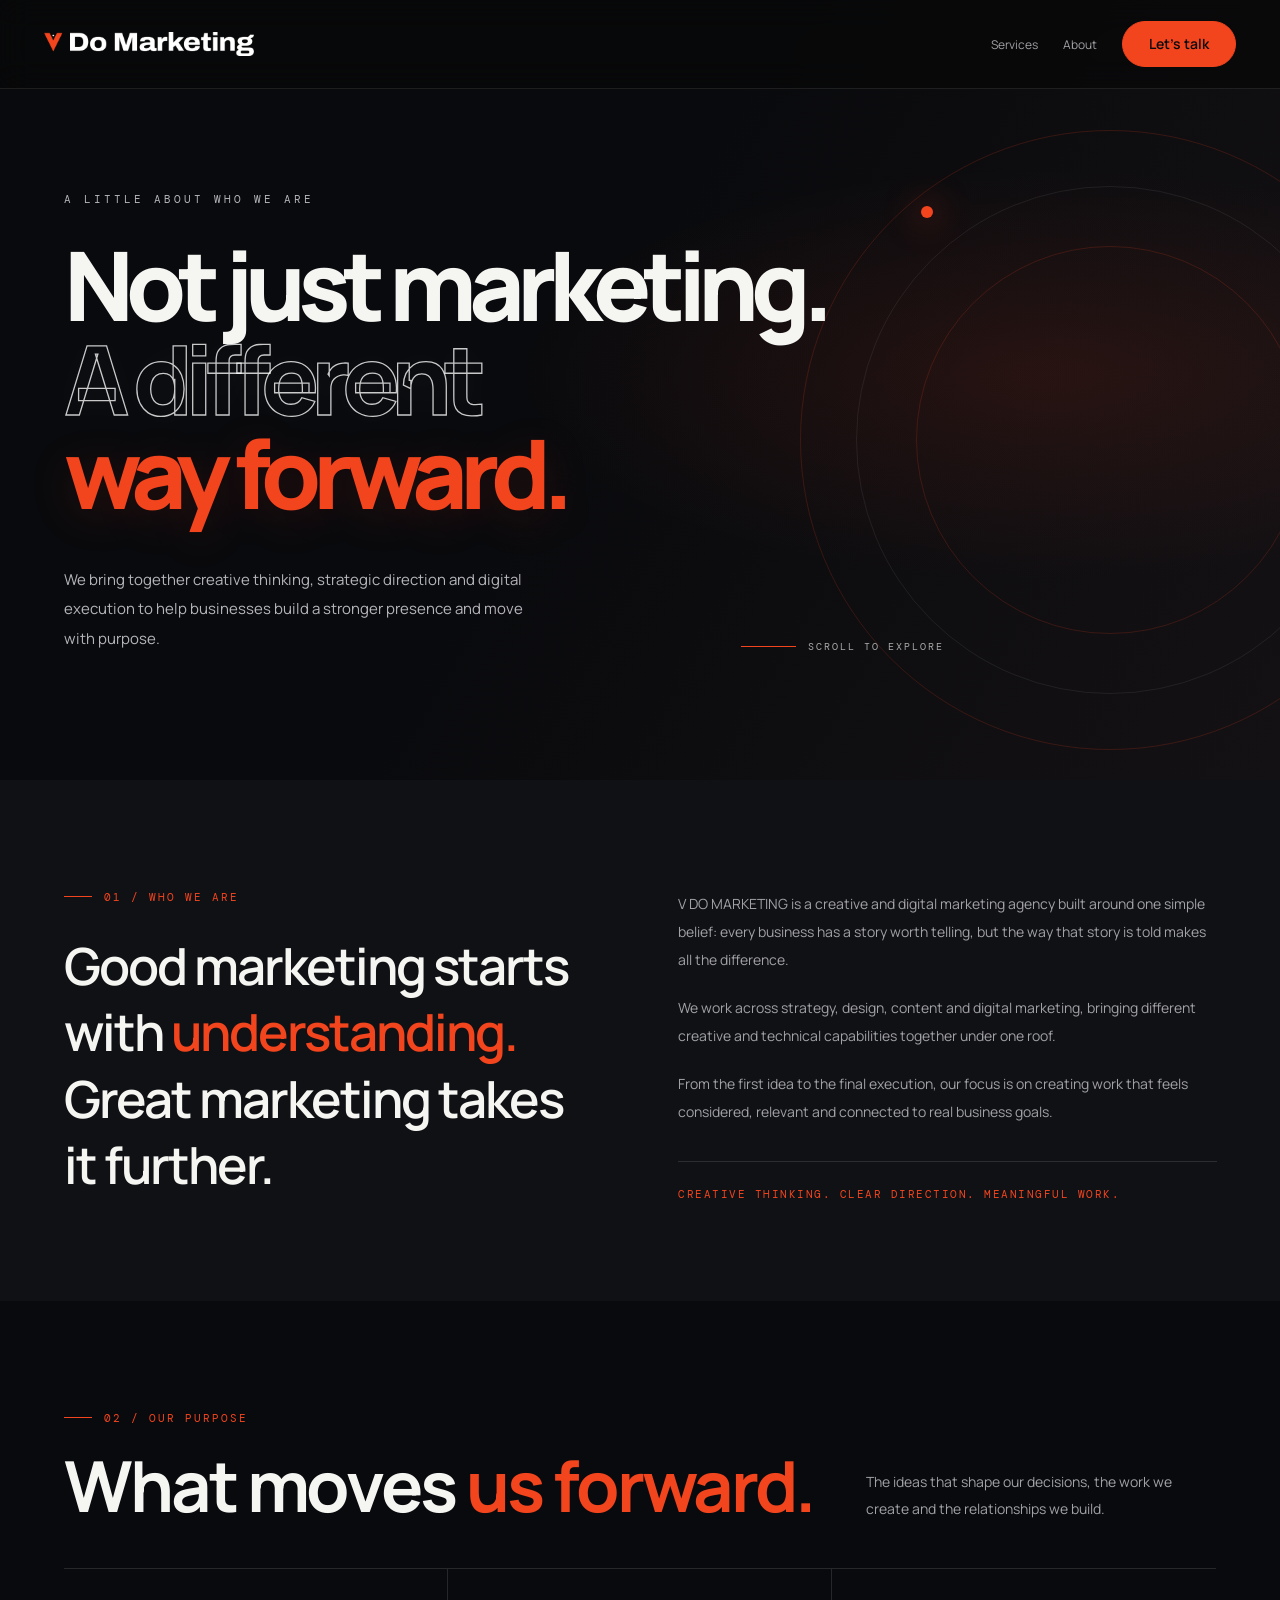
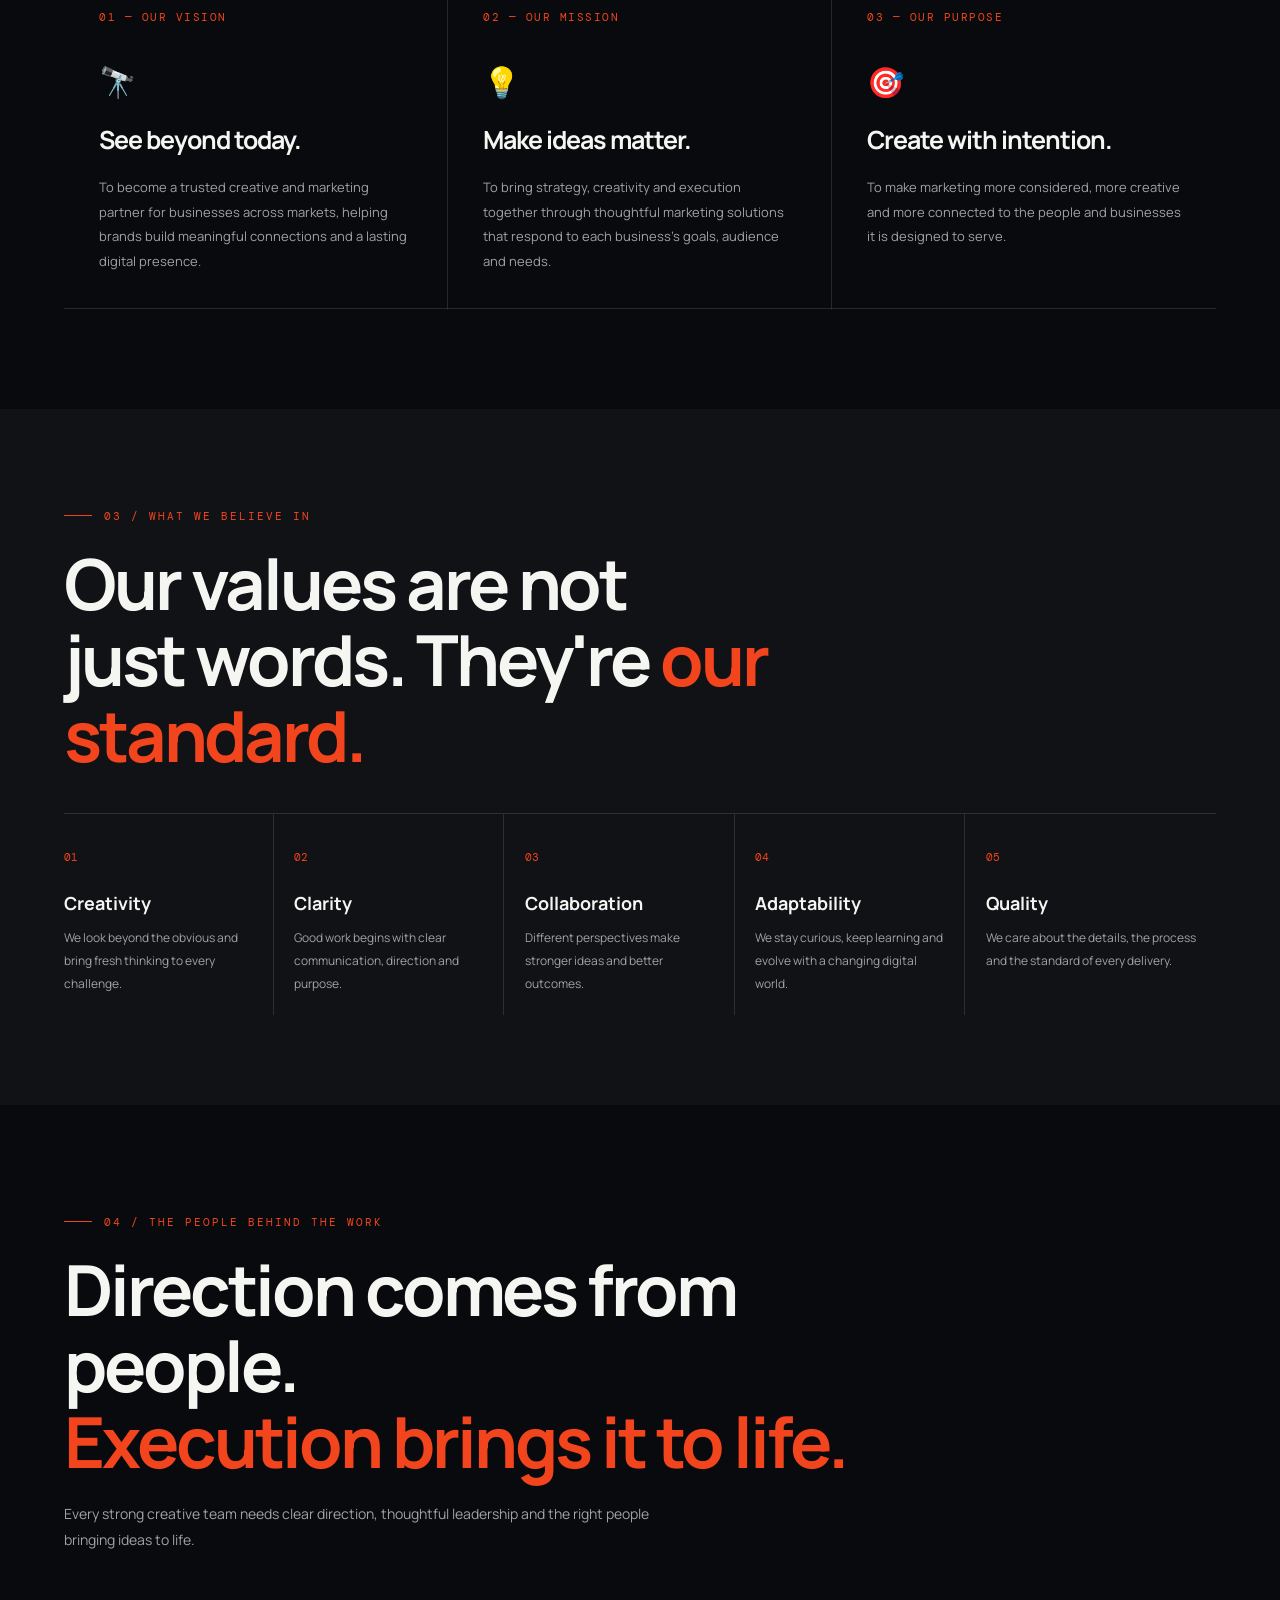
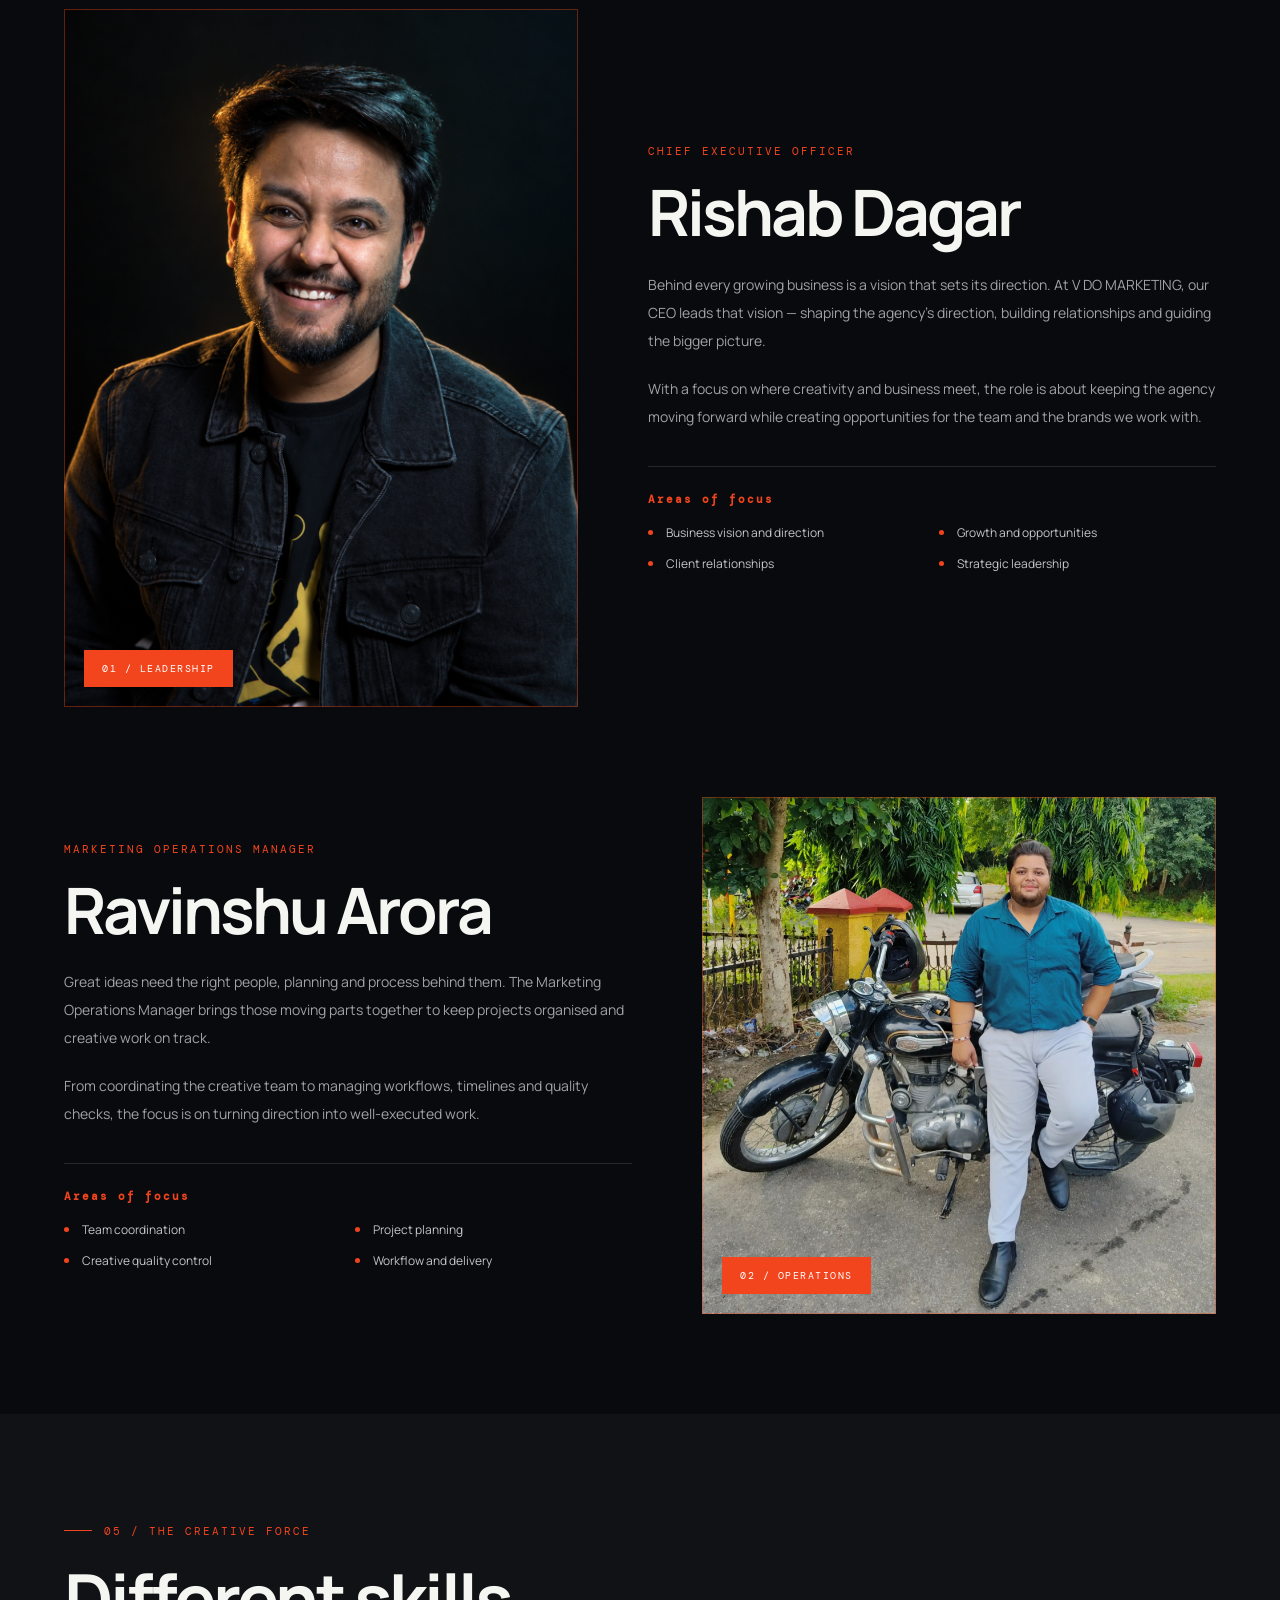
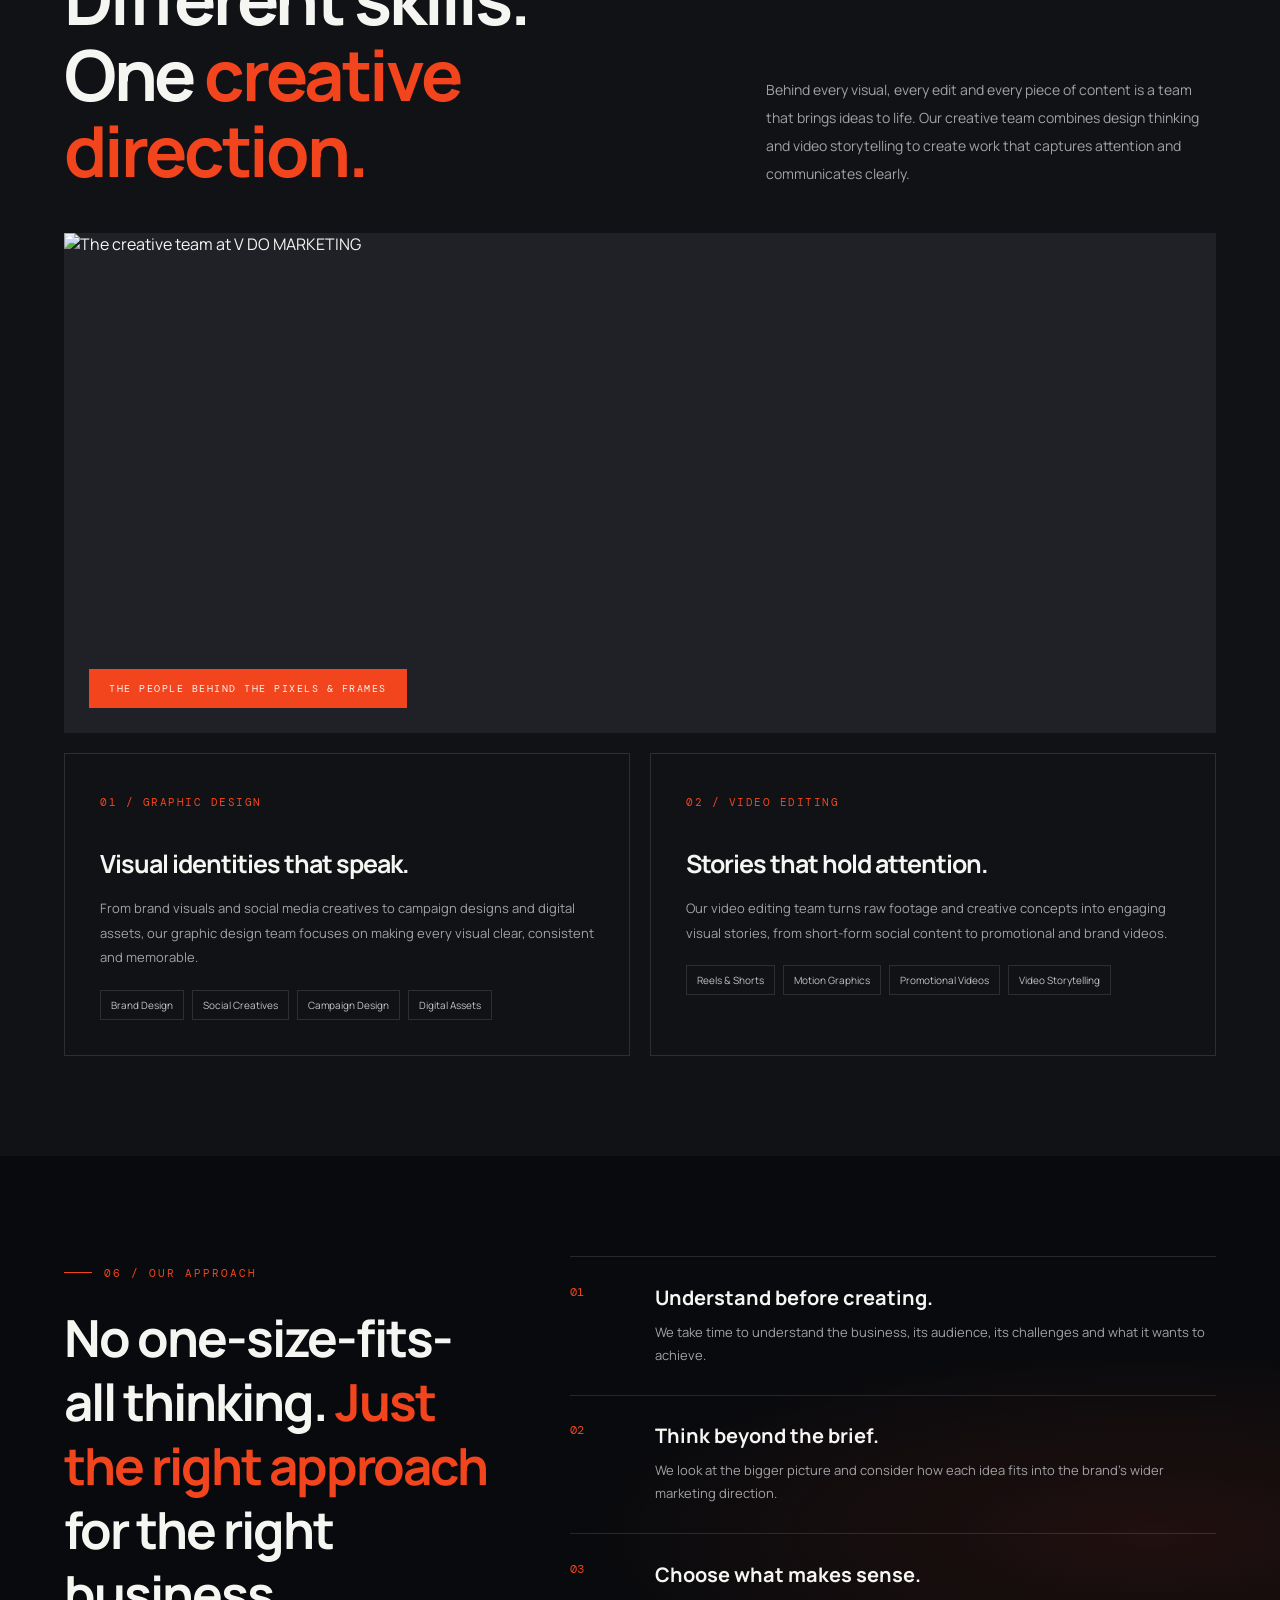
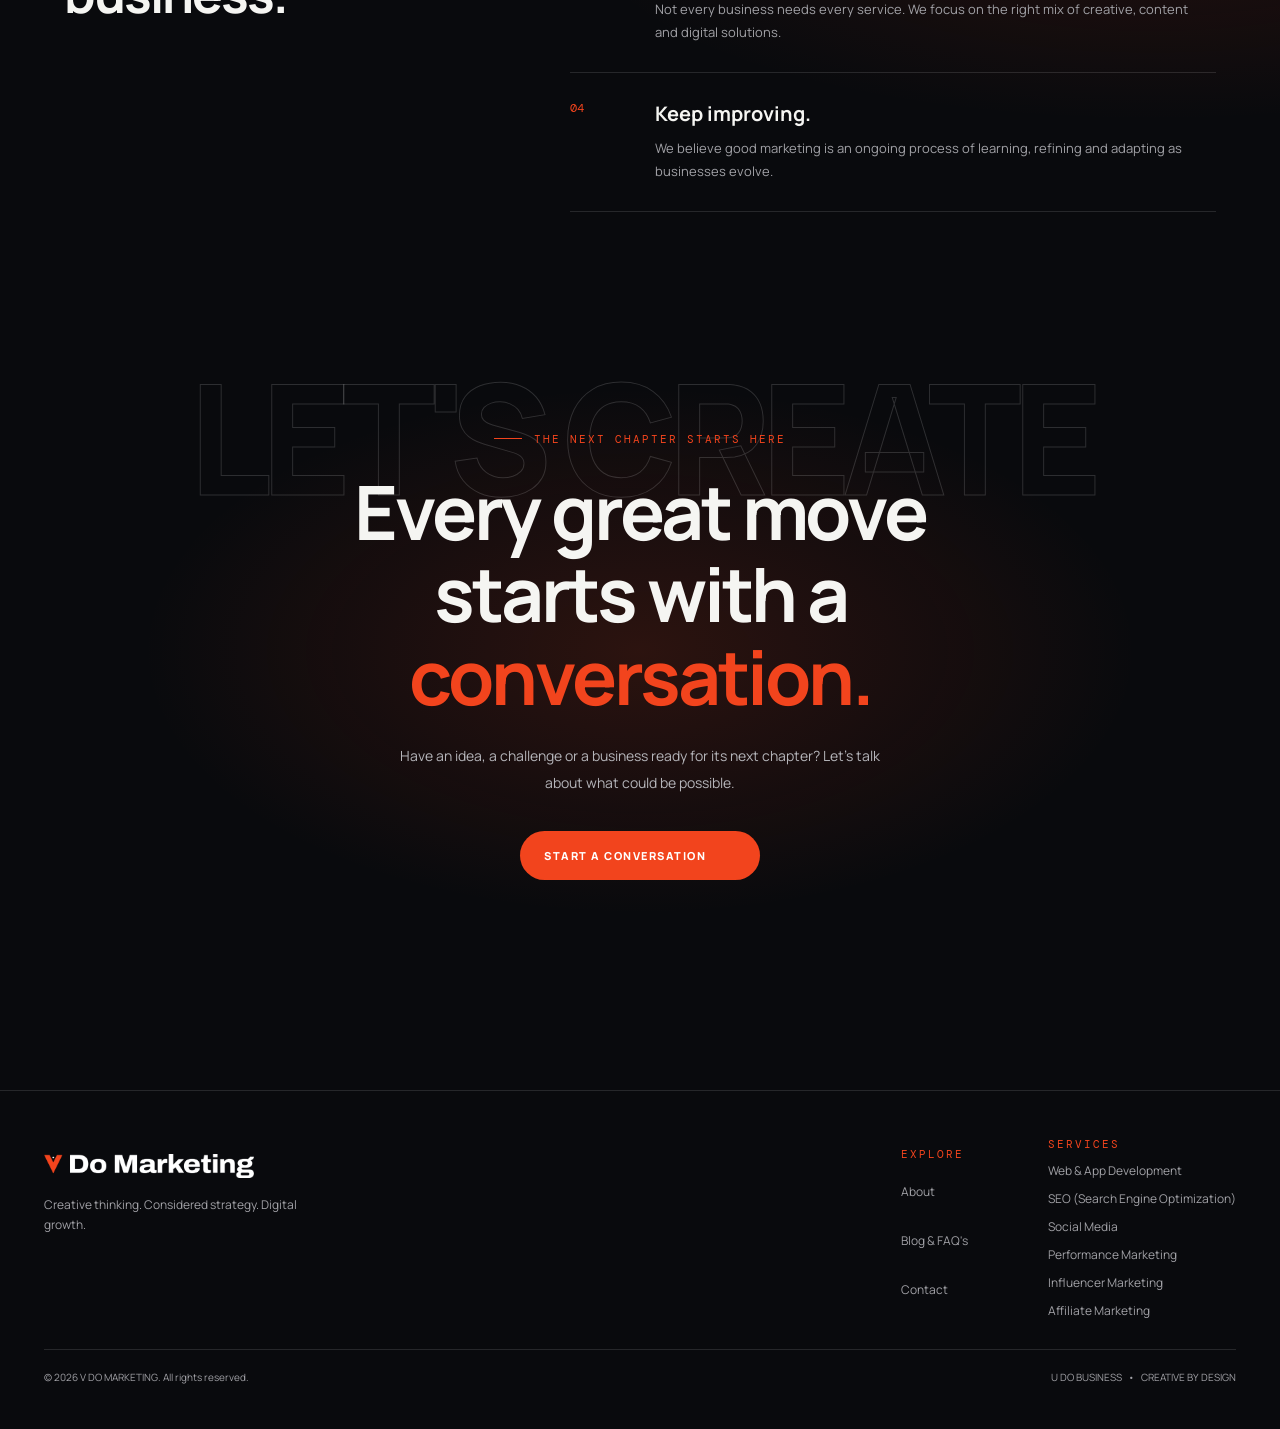
==== commit 8a9351ec: "Update about.html" ====
--- a/about.html
+++ b/about.html
@@ -971,7 +971,7 @@
         Services
       </a>
 
-      <a data-nav href="about.html">
+      <a data-nav href="/about">
         About
       </a>
 
@@ -1902,4 +1902,4 @@
 </script>
 
 </body>
-</html>+</html>
--- a/css/style.css
+++ b/css/style.css
@@ -3408,4 +3408,44 @@
     position: relative !important;
     left: -3px !important;
     transform: translateX(-45px) !important;
-}+}
+
+/* =========================================================
+   MOBILE-ONLY RESPONSIVENESS + PERFORMANCE FIXES
+   Existing desktop layout and visual design are unchanged.
+========================================================= */
+@media (max-width: 768px) {
+    /* Let long hero headings fit smaller phone screens. */
+    .vdm-hero-title {
+        white-space: normal !important;
+        overflow-wrap: anywhere;
+        max-width: 100%;
+        padding-inline: 12px;
+        box-sizing: border-box;
+        font-size: clamp(30px, 9vw, 58px);
+        line-height: 1.02;
+    }
+
+    /* Remove an old fixed horizontal offset that pushes portfolio labels sideways. */
+    #vdo-mirror-portfolio #vmpCategory,
+    #vdo-mirror-portfolio #vmpTitle {
+        left: 0 !important;
+        transform: none !important;
+        max-width: 100%;
+        box-sizing: border-box;
+        overflow-wrap: anywhere;
+    }
+
+    /* Avoid accidental page-width overflow on narrow devices. */
+    html, body {
+        max-width: 100%;
+        overflow-x: hidden;
+    }
+}
+
+@media (max-width: 480px) {
+    .vdm-hero-title {
+        font-size: clamp(27px, 8.5vw, 42px);
+        letter-spacing: -0.035em;
+    }
+}
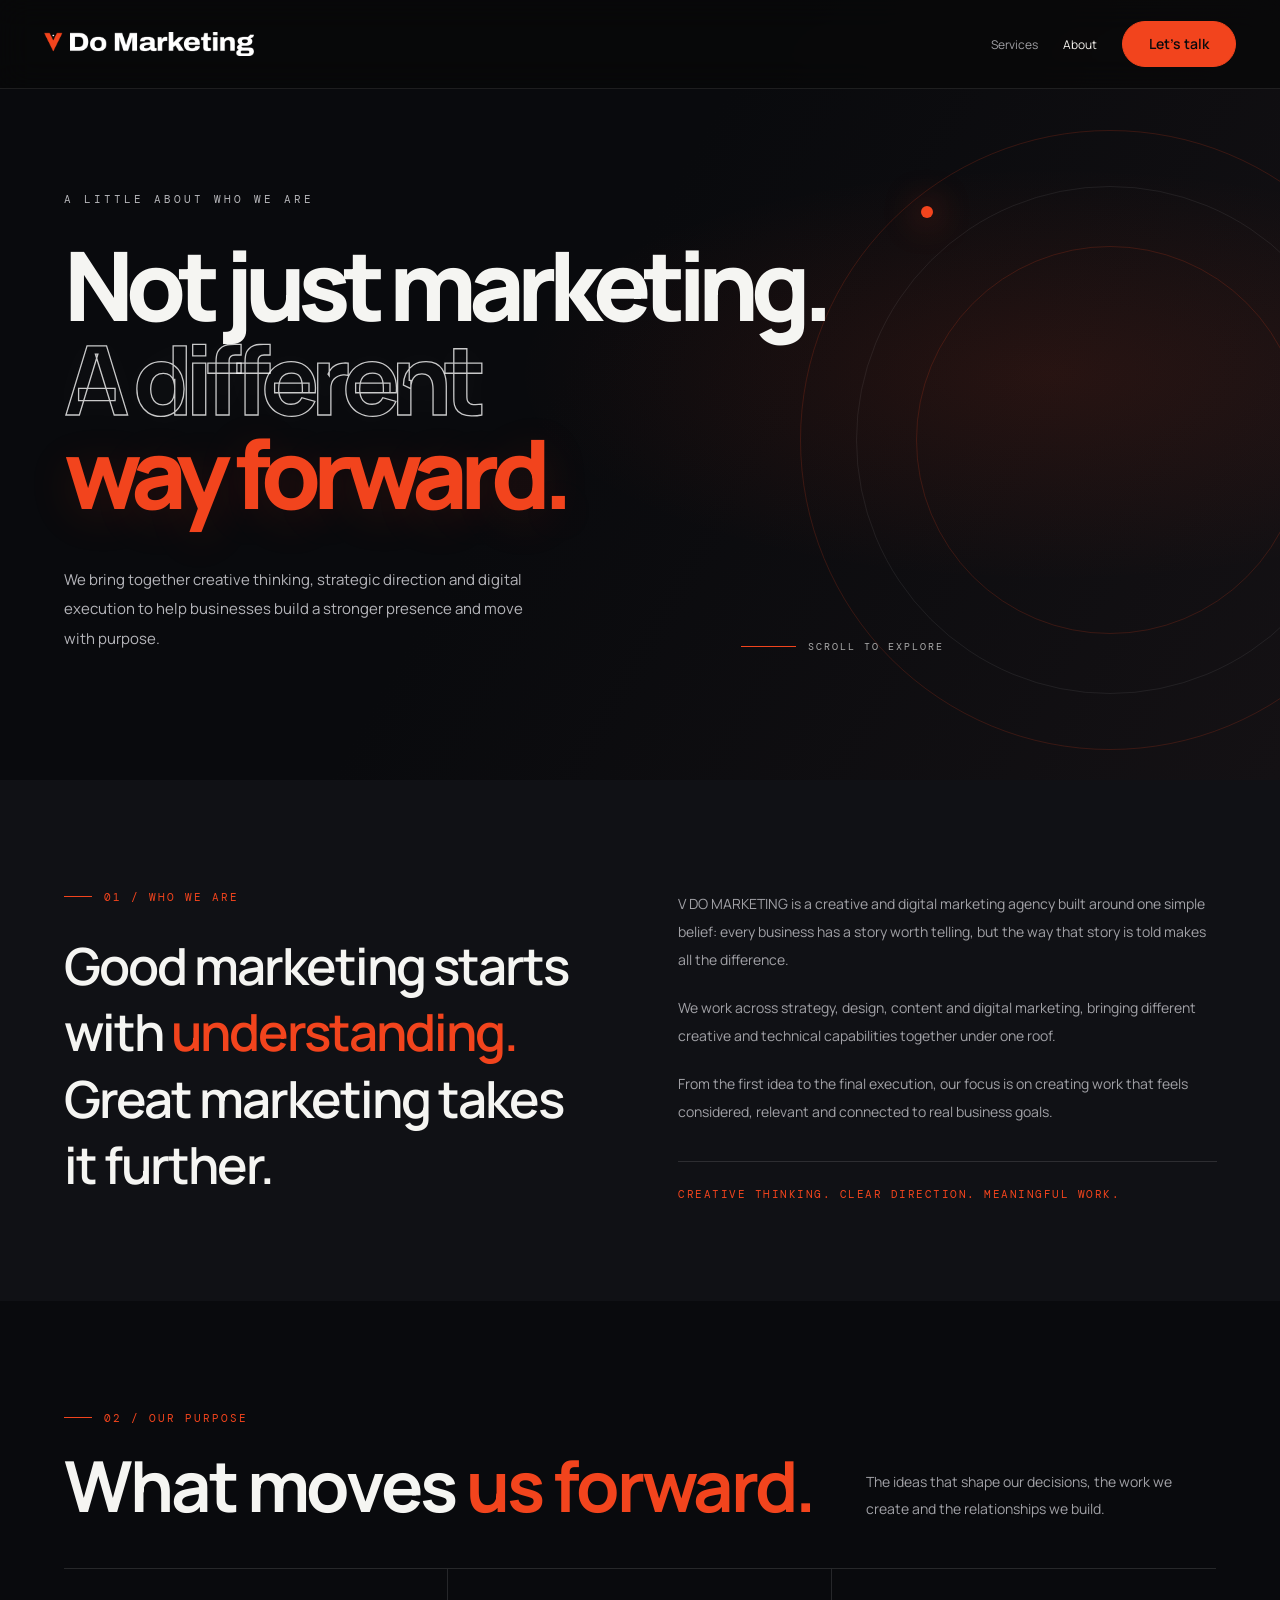
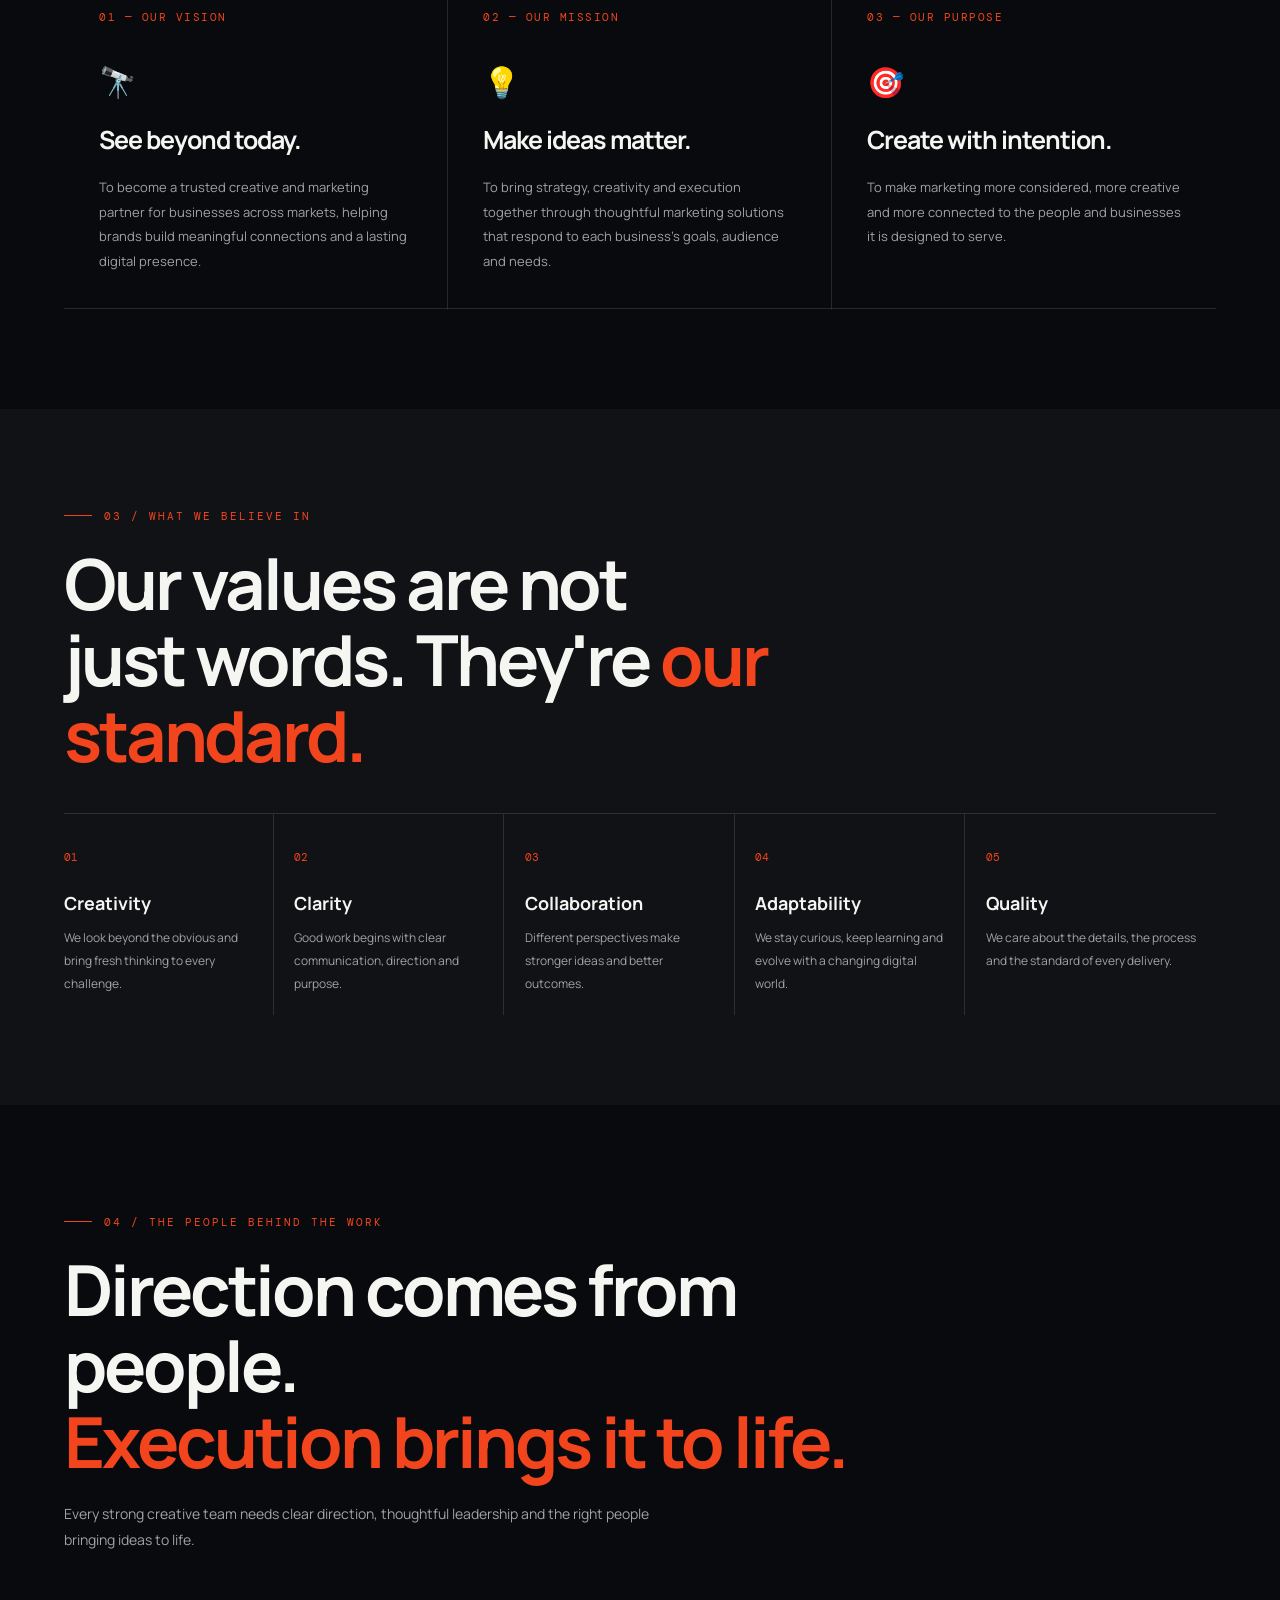
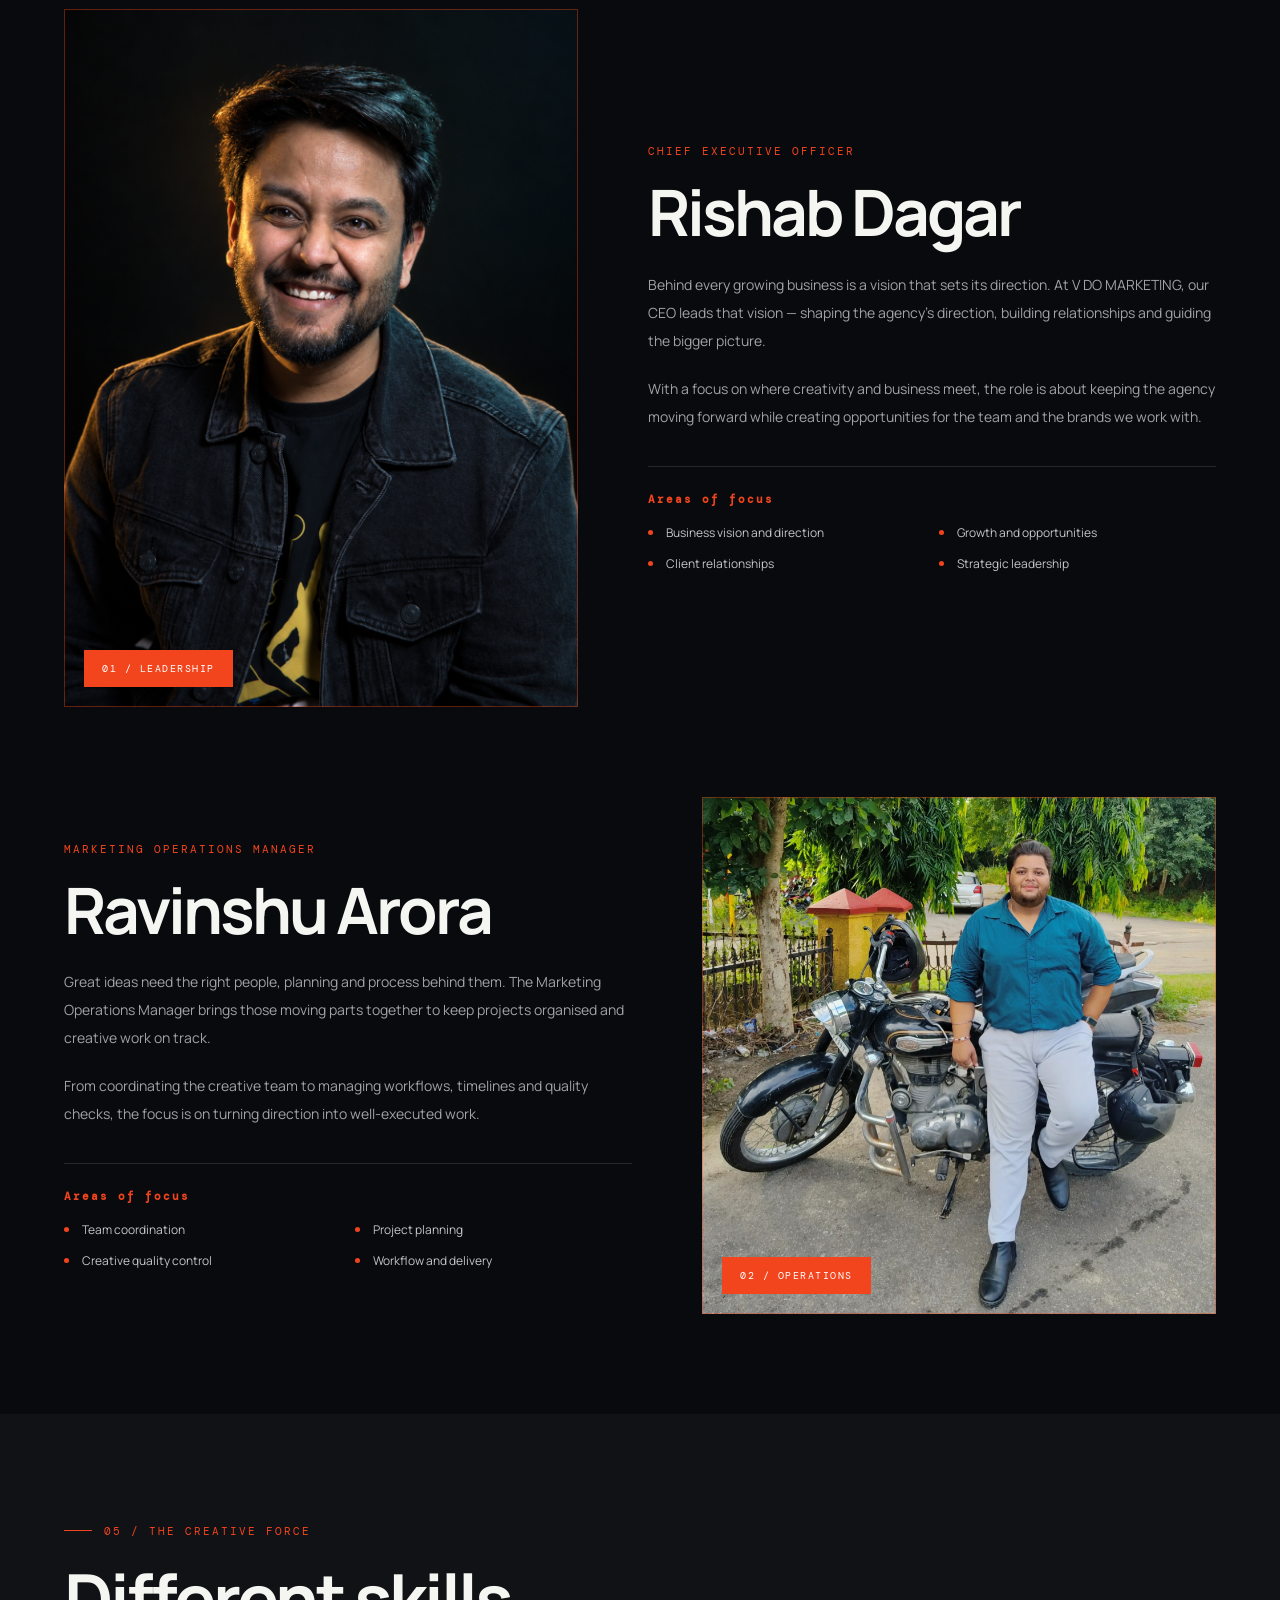
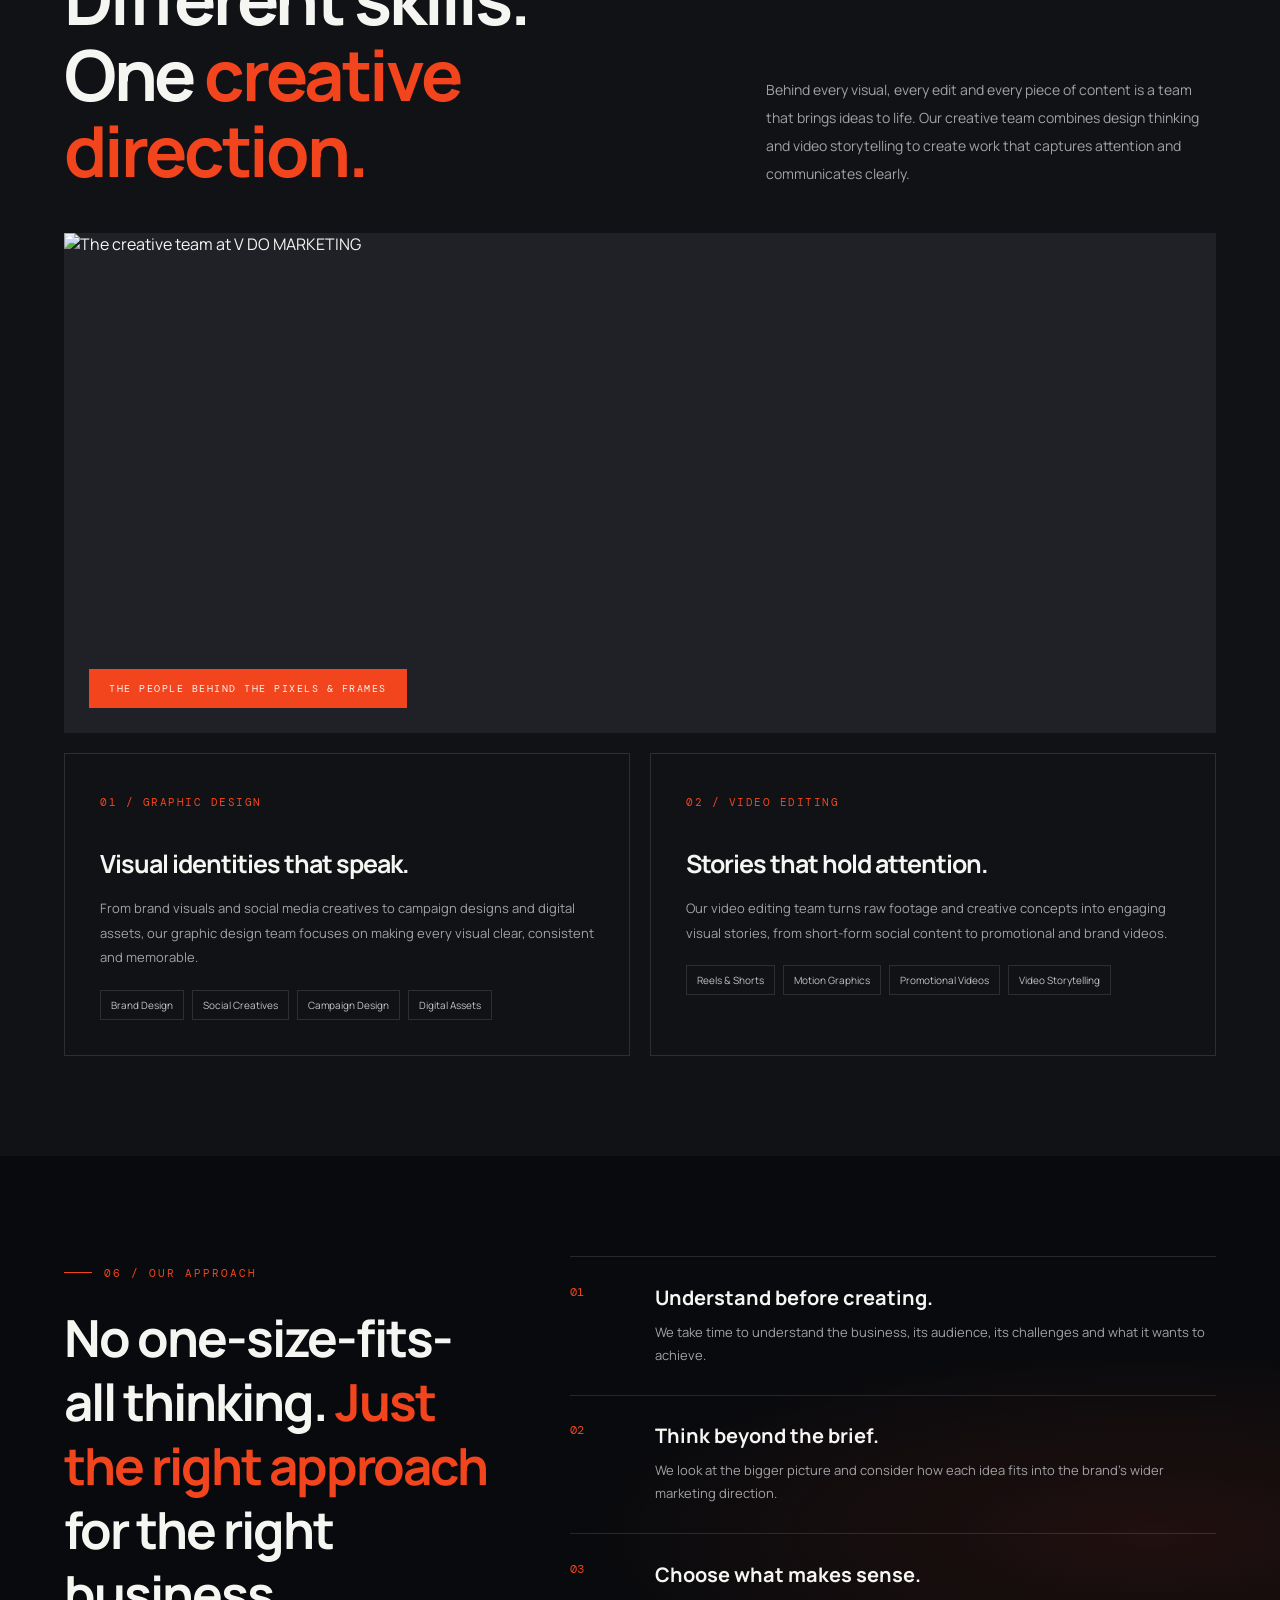
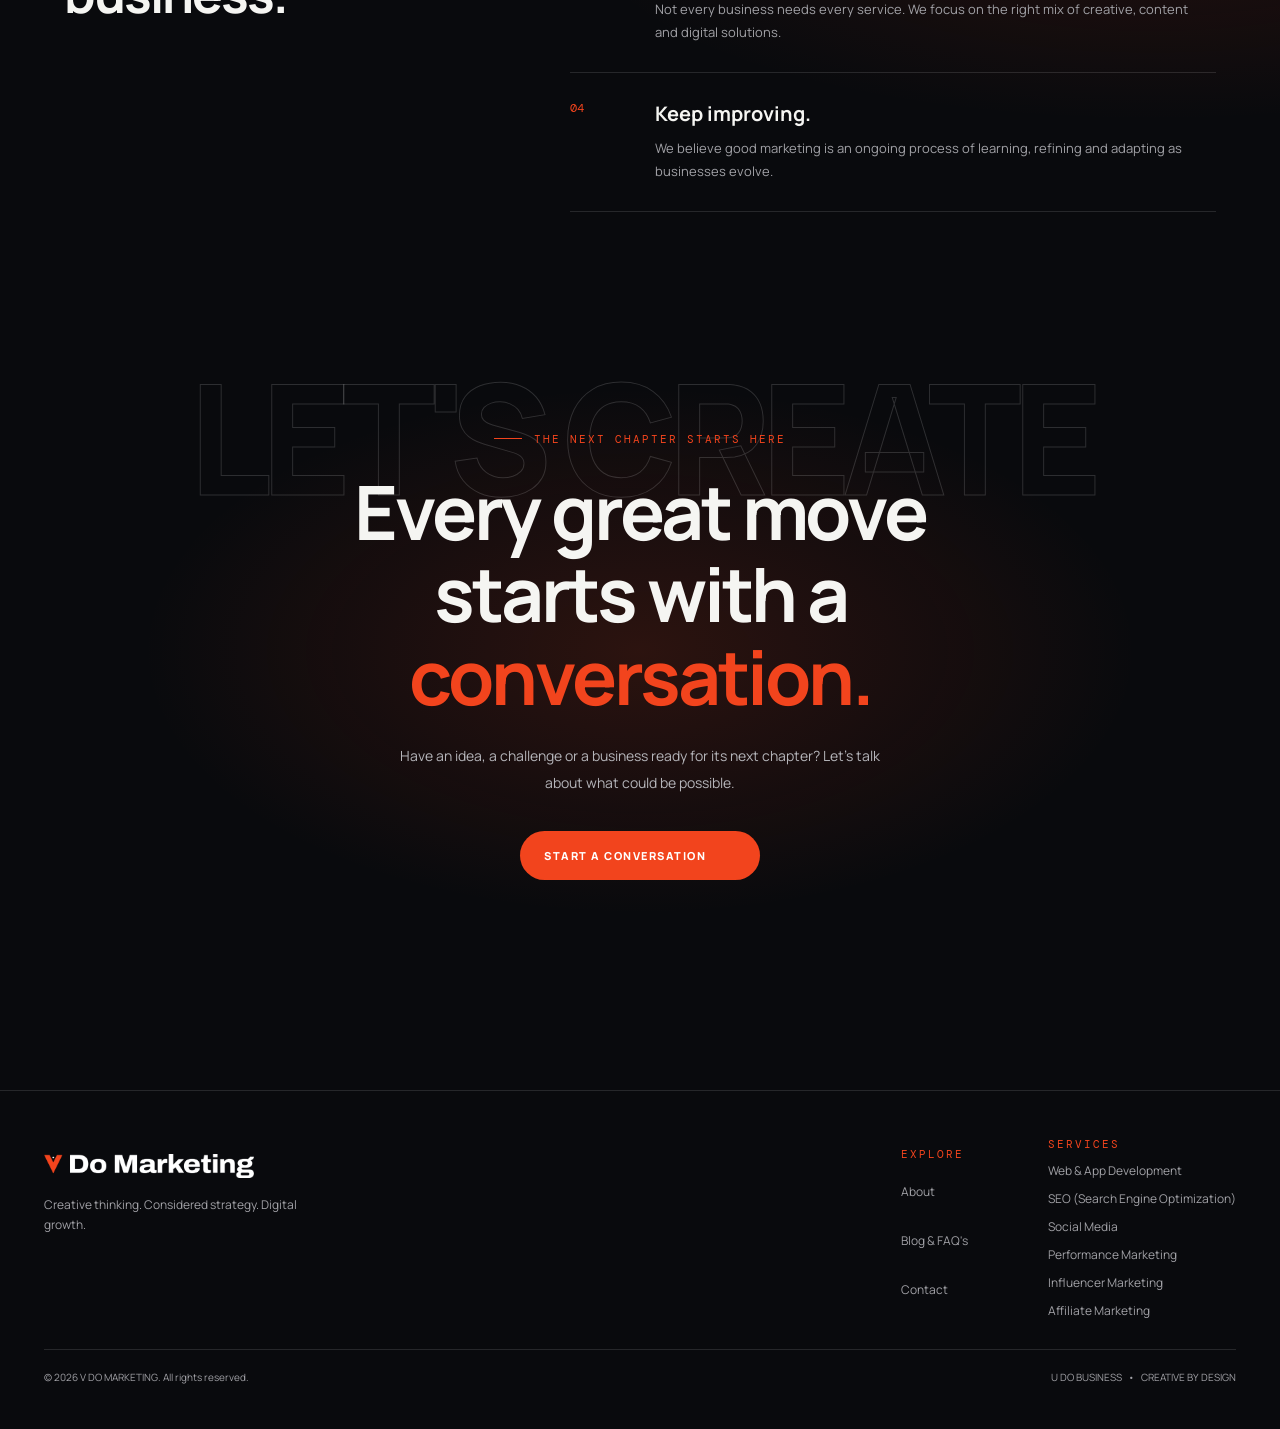
==== commit cad7f013: "Update about.html" ====
--- a/about.html
+++ b/about.html
@@ -971,7 +971,7 @@
         Services
       </a>
 
-      <a data-nav href="/about">
+      <a data-nav href="about.html">
         About
       </a>
 
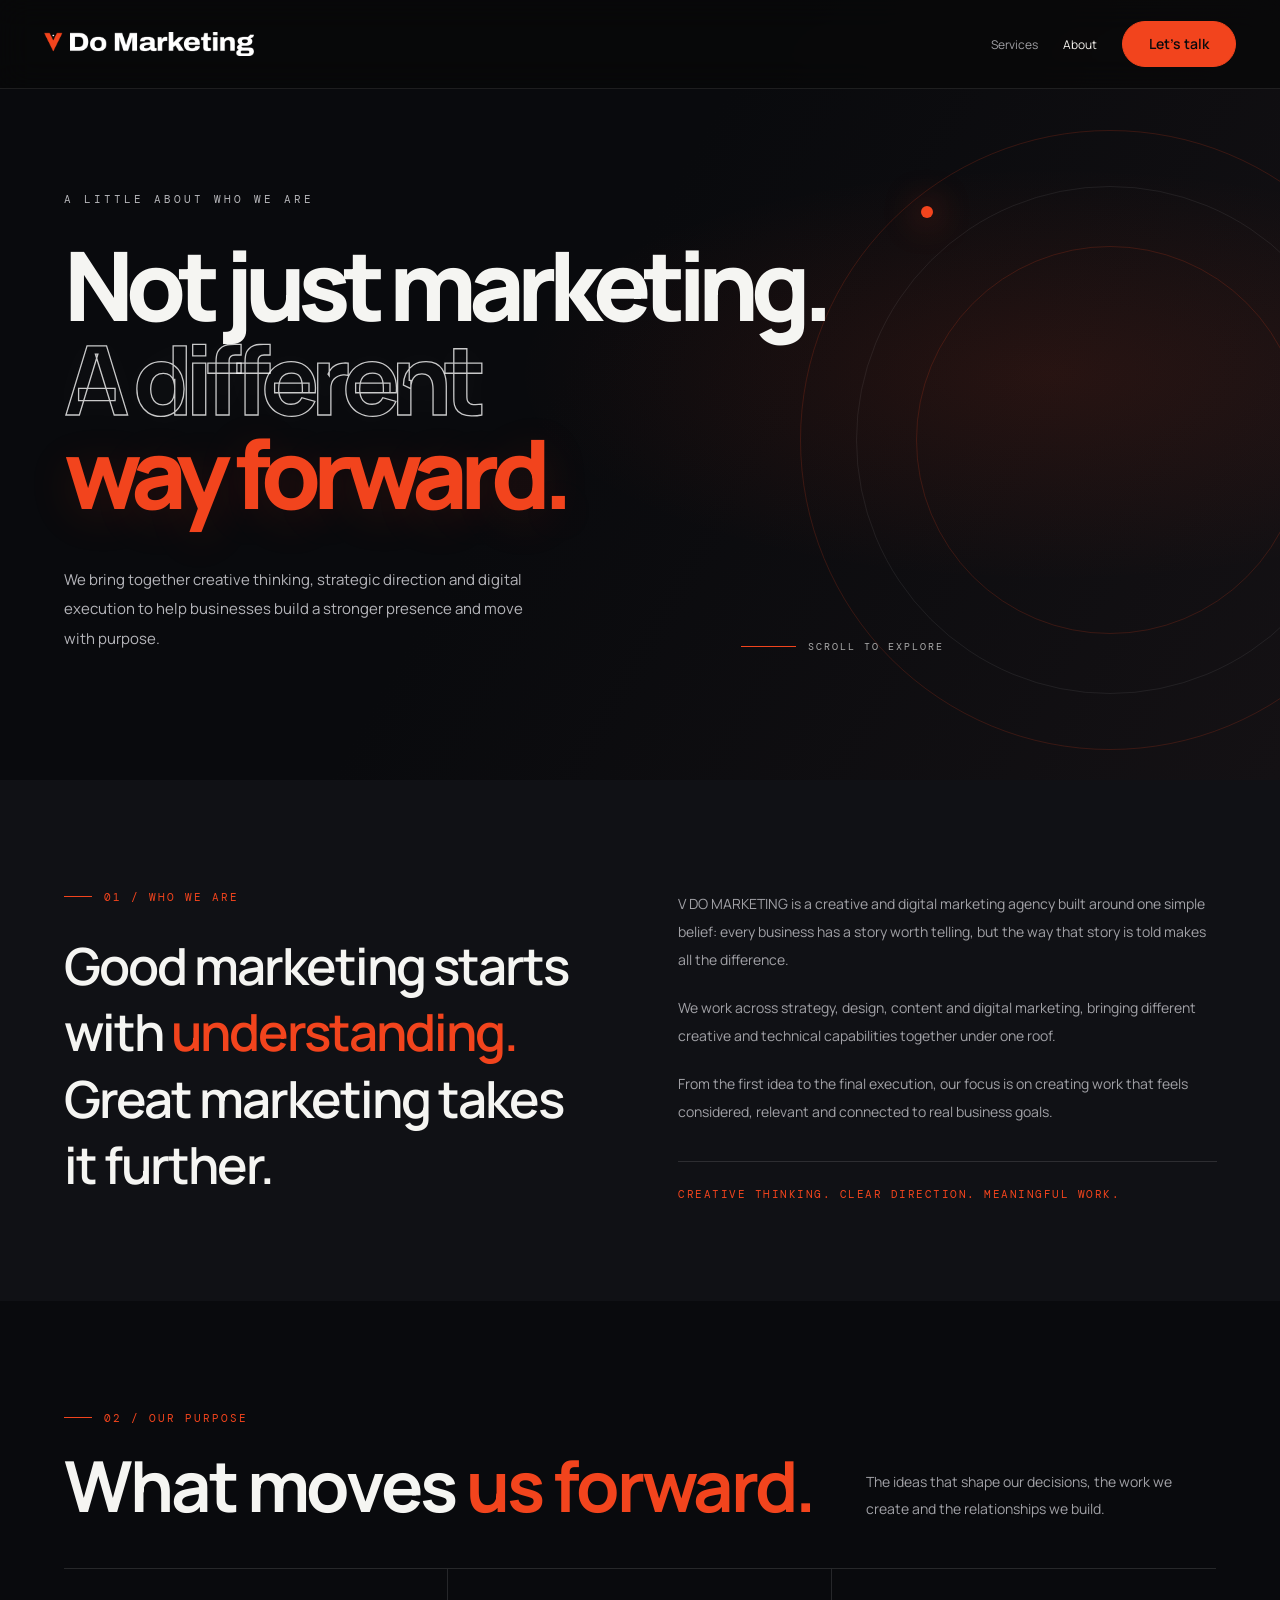
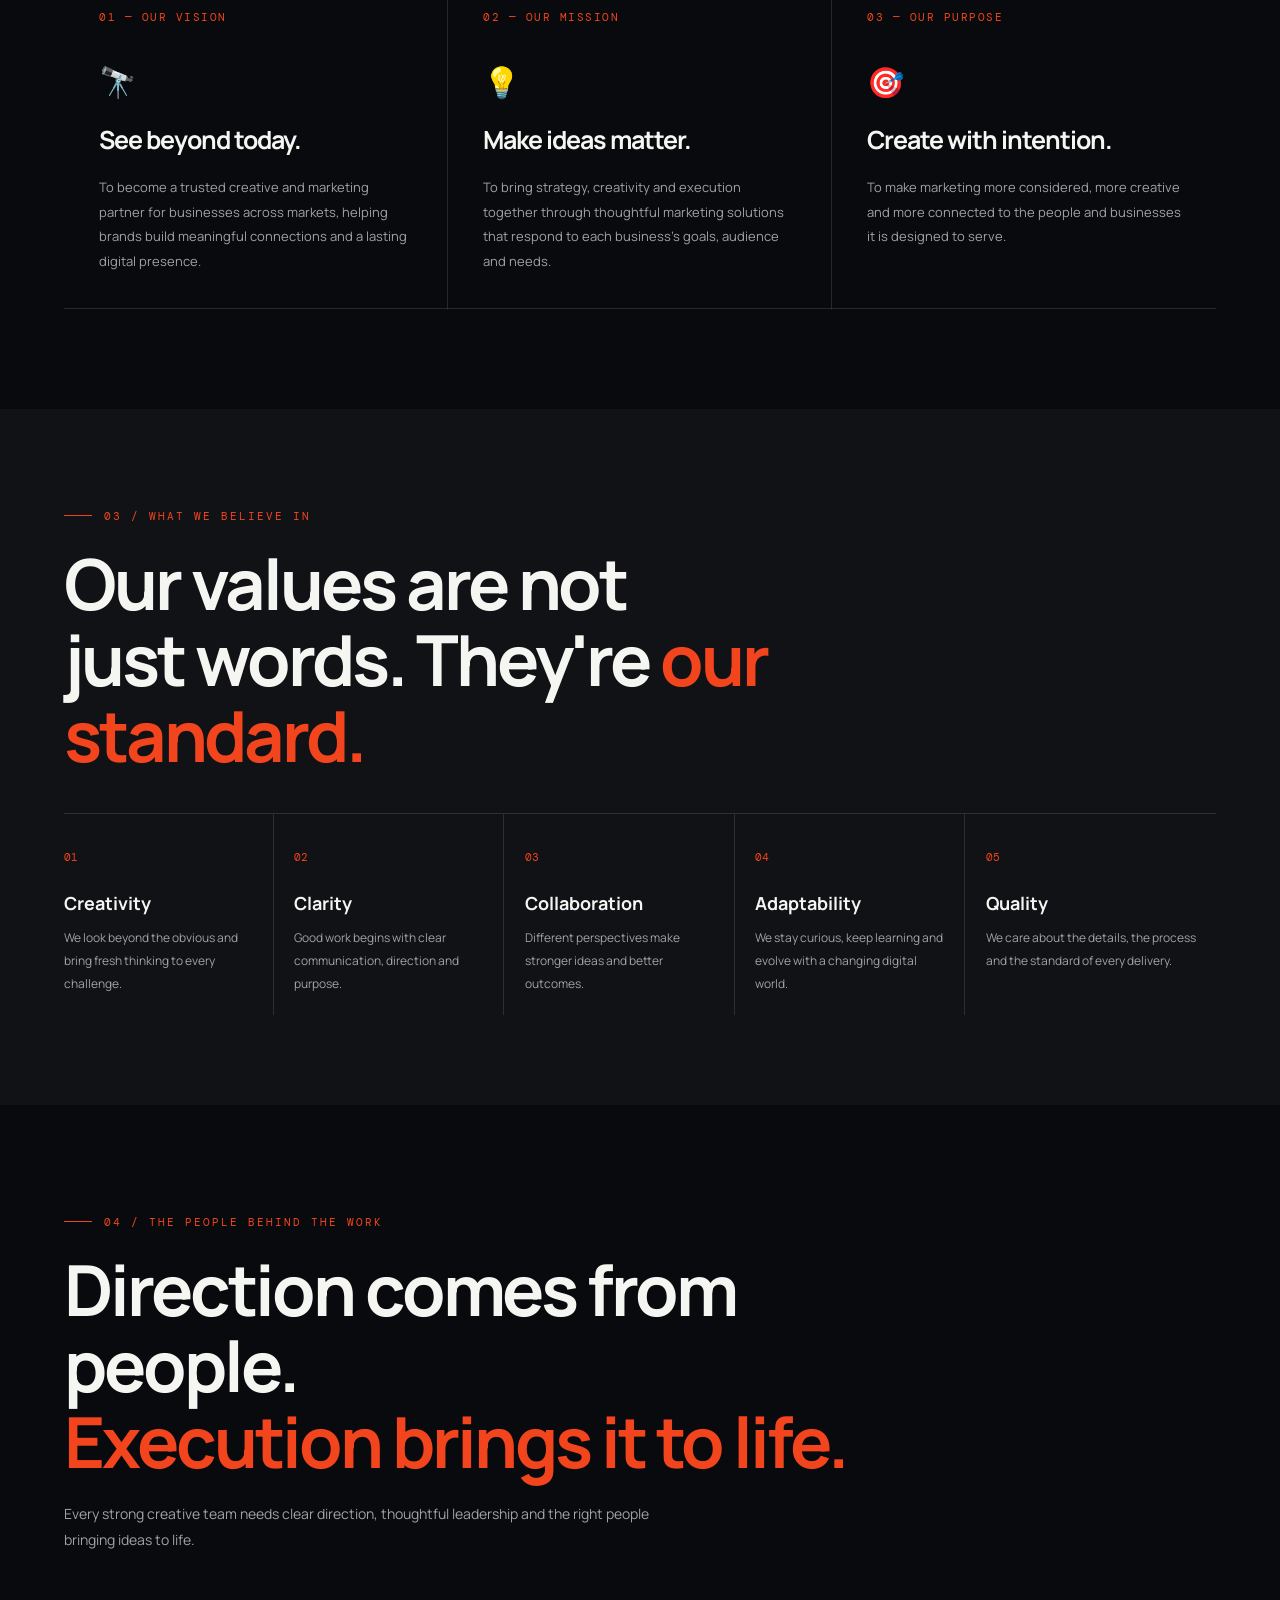
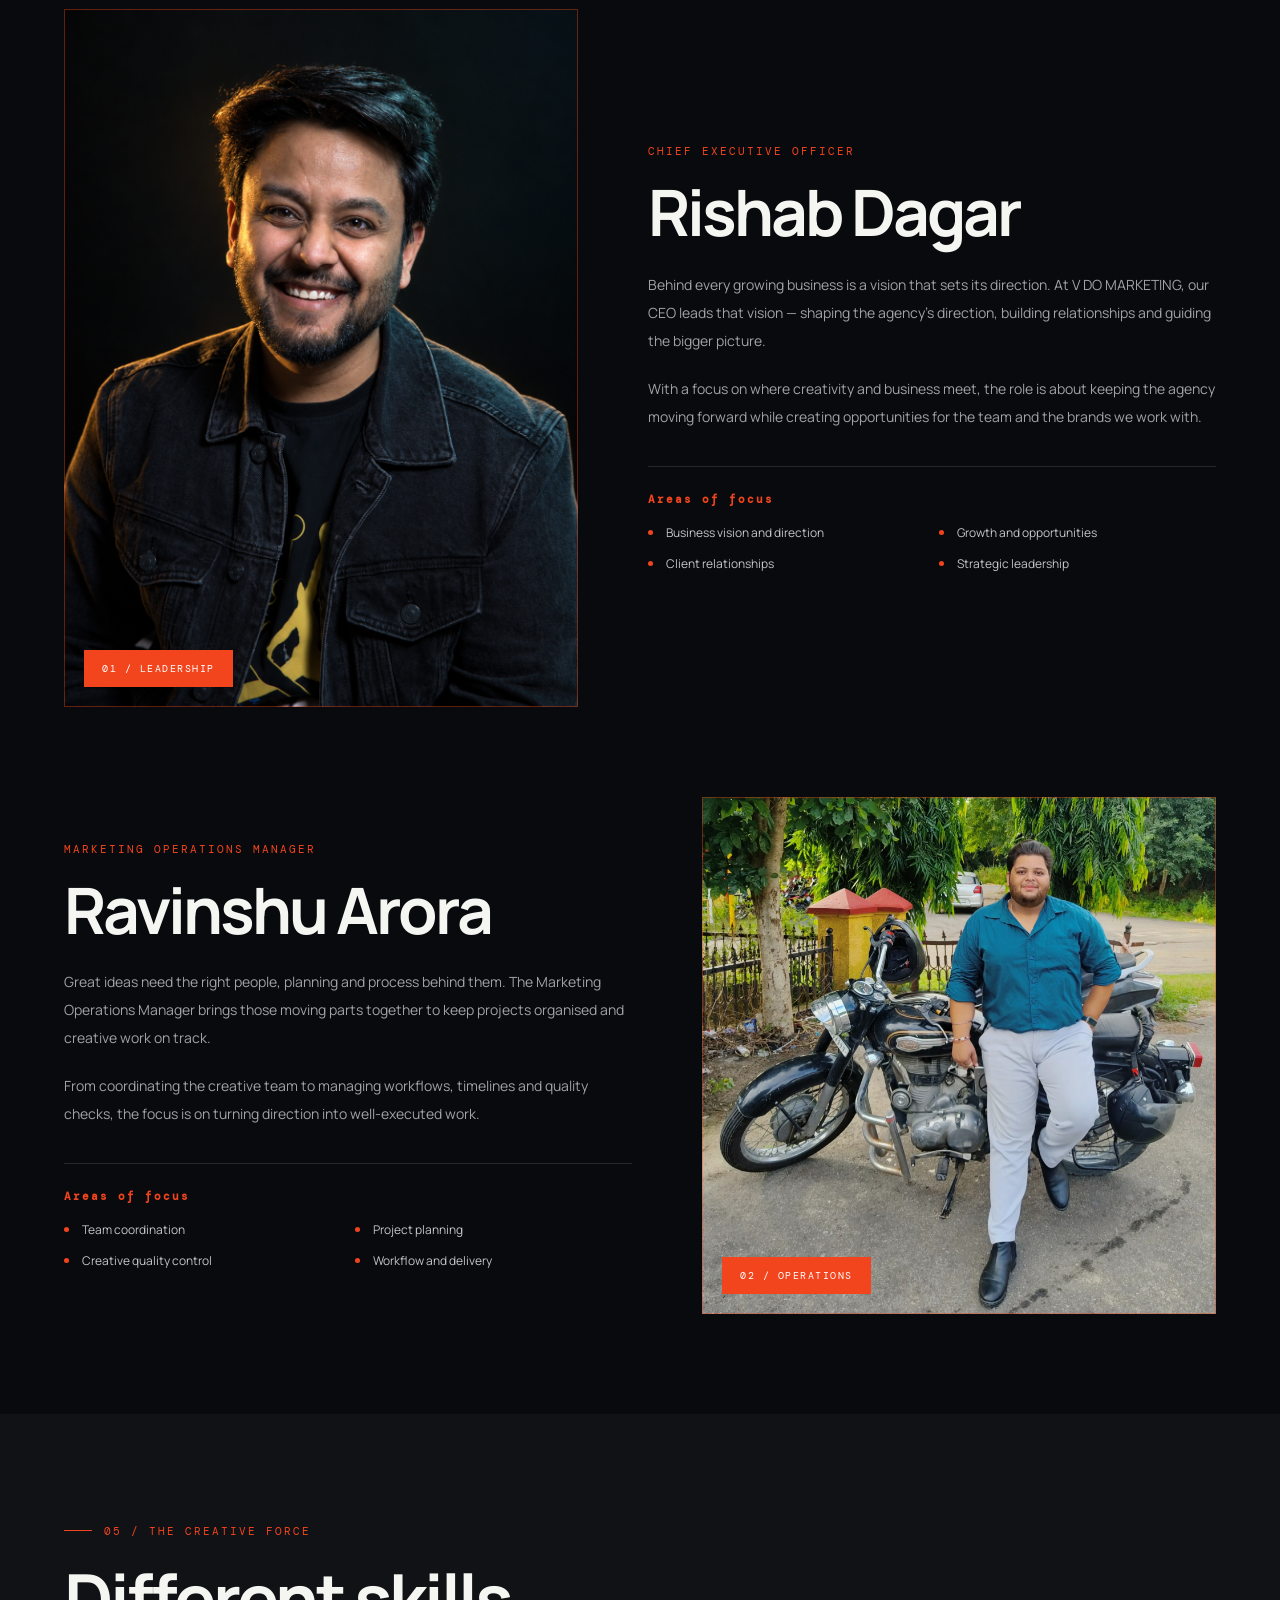
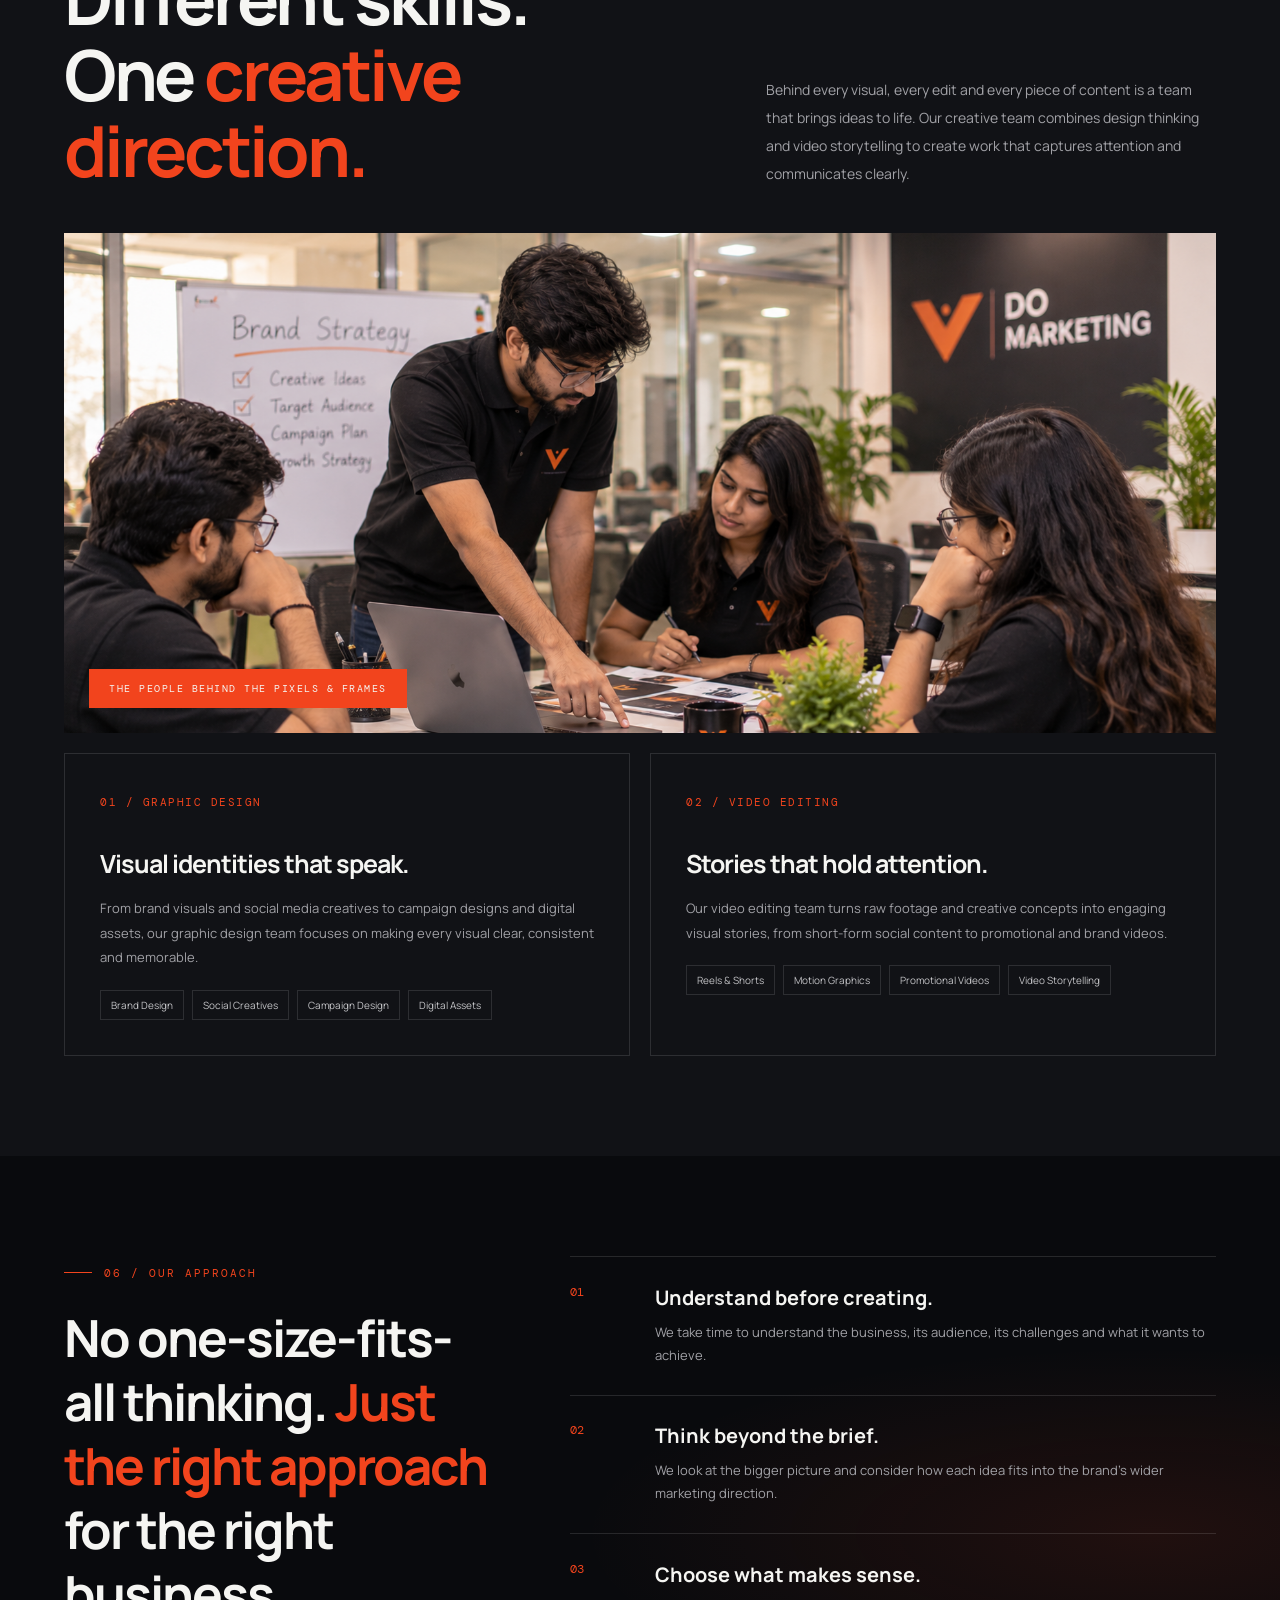
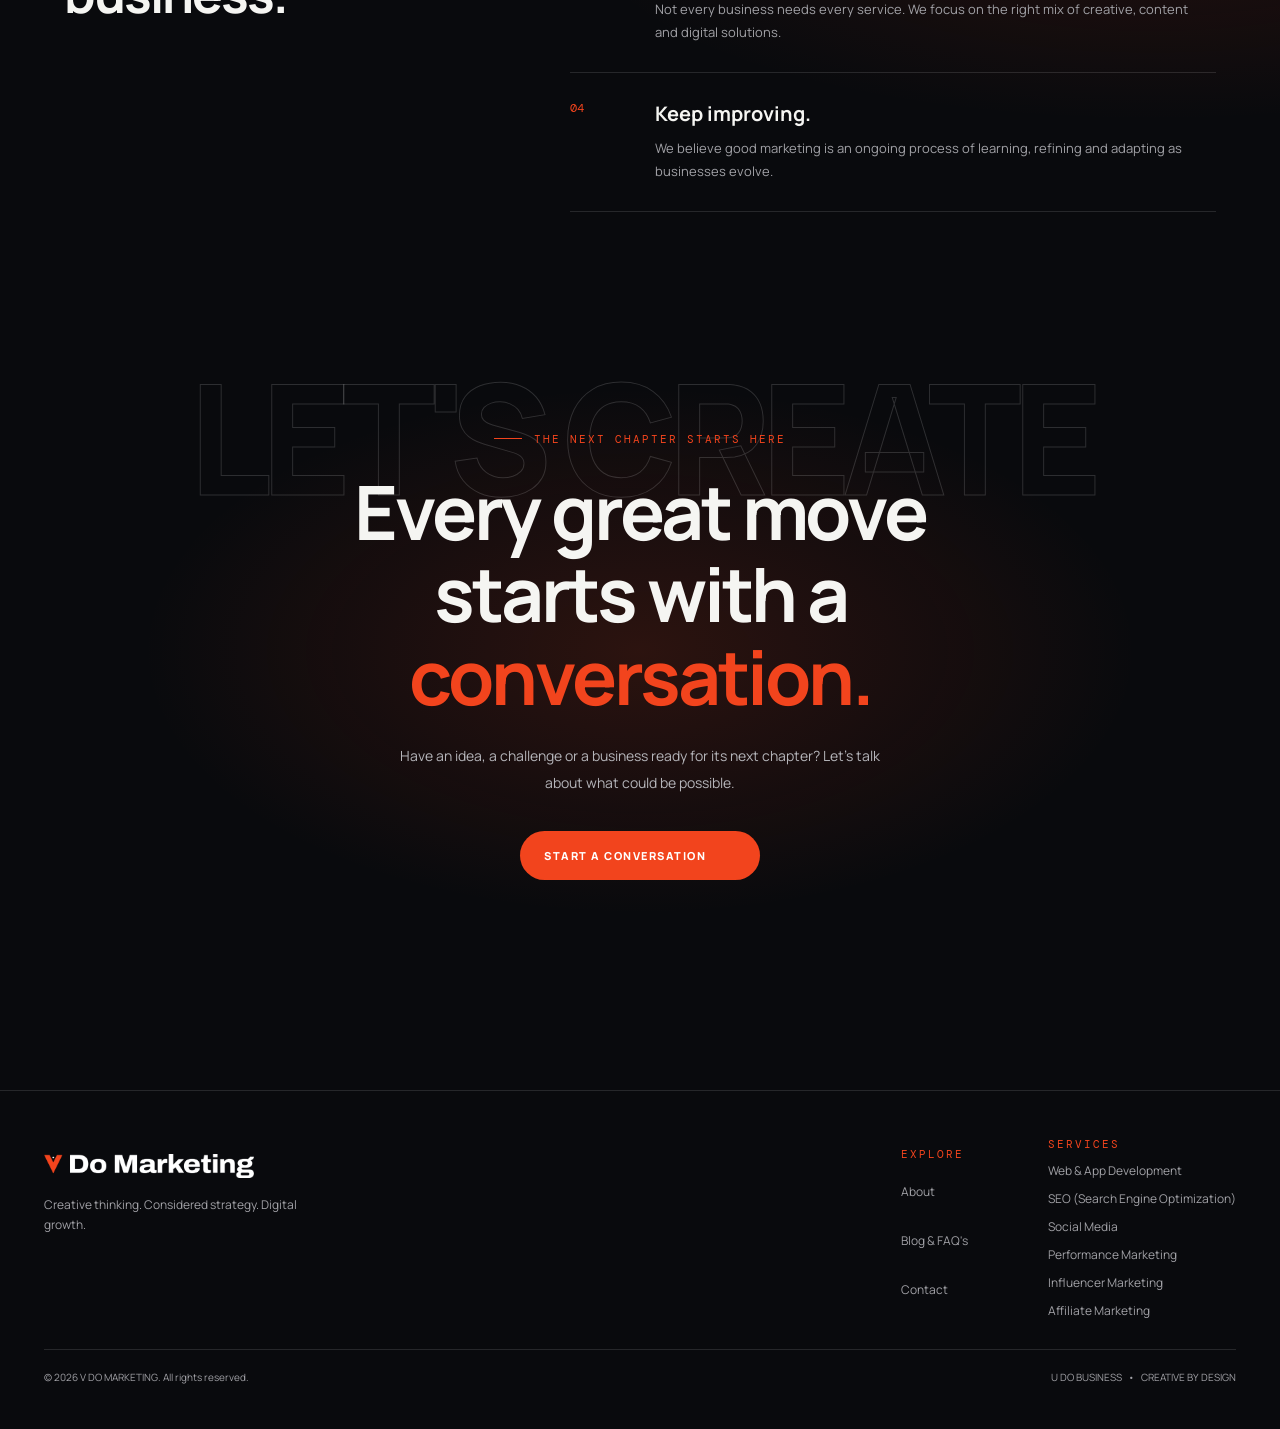
==== commit 90902506: "Update about.html" ====
--- a/about.html
+++ b/about.html
@@ -1470,7 +1470,7 @@
     <div class="creative-photo reveal">
 
       <img
-        src="assets/creative-team.jpg"
+        src="assets/blog-03.png"
         alt="The creative team at V DO MARKETING">
 
       <div class="creative-photo-label">
